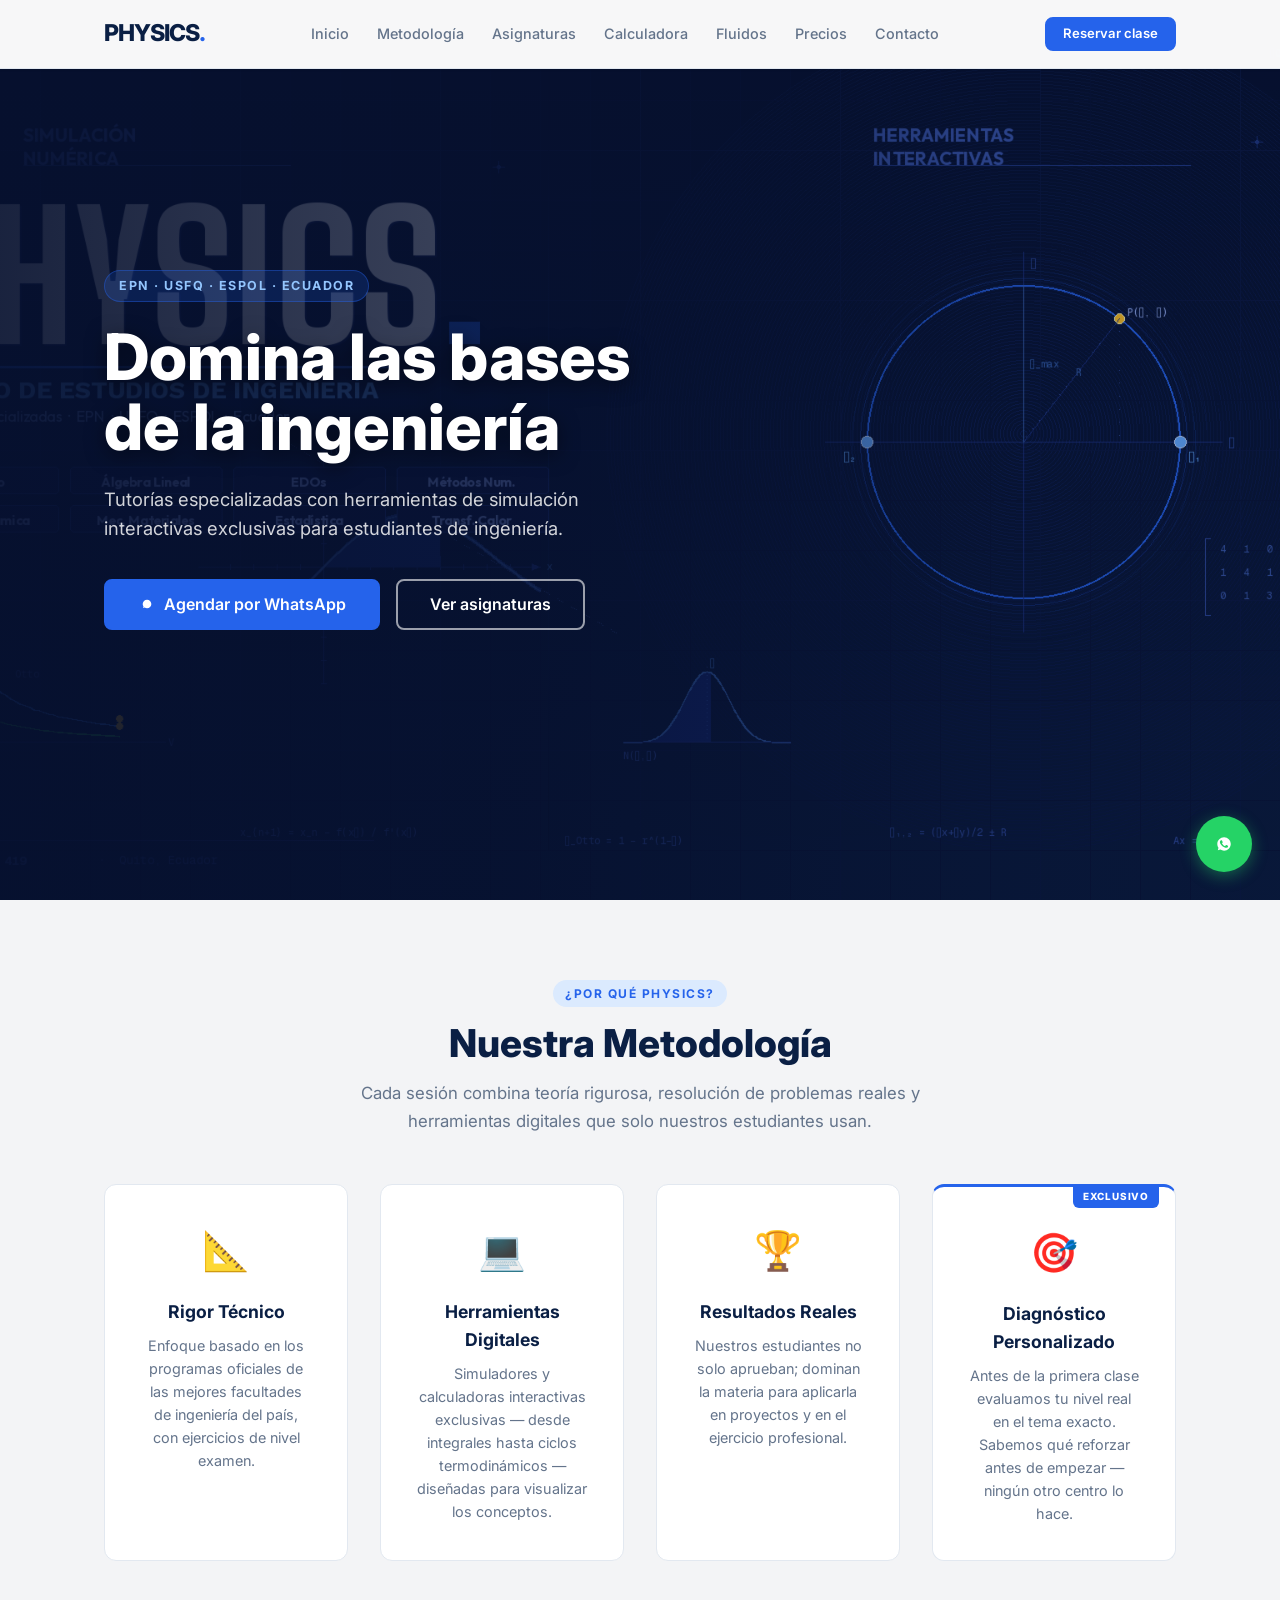
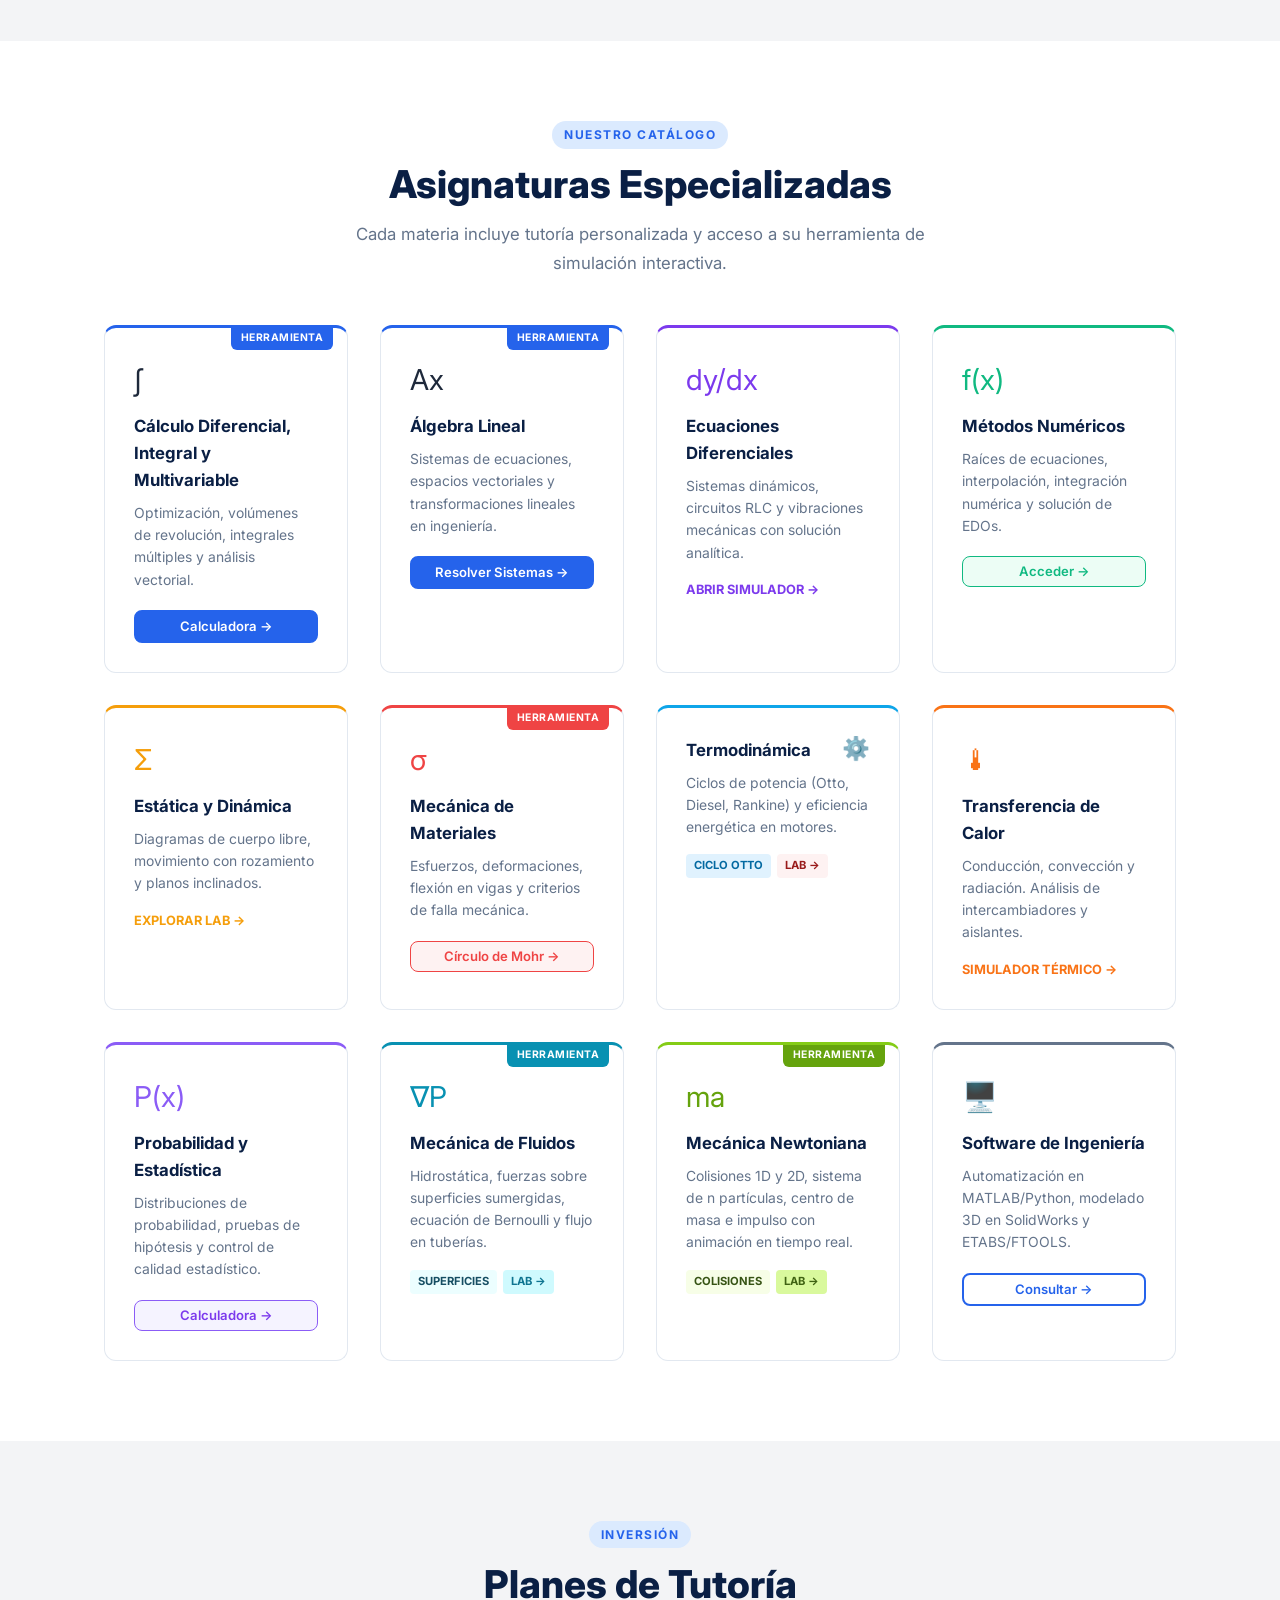
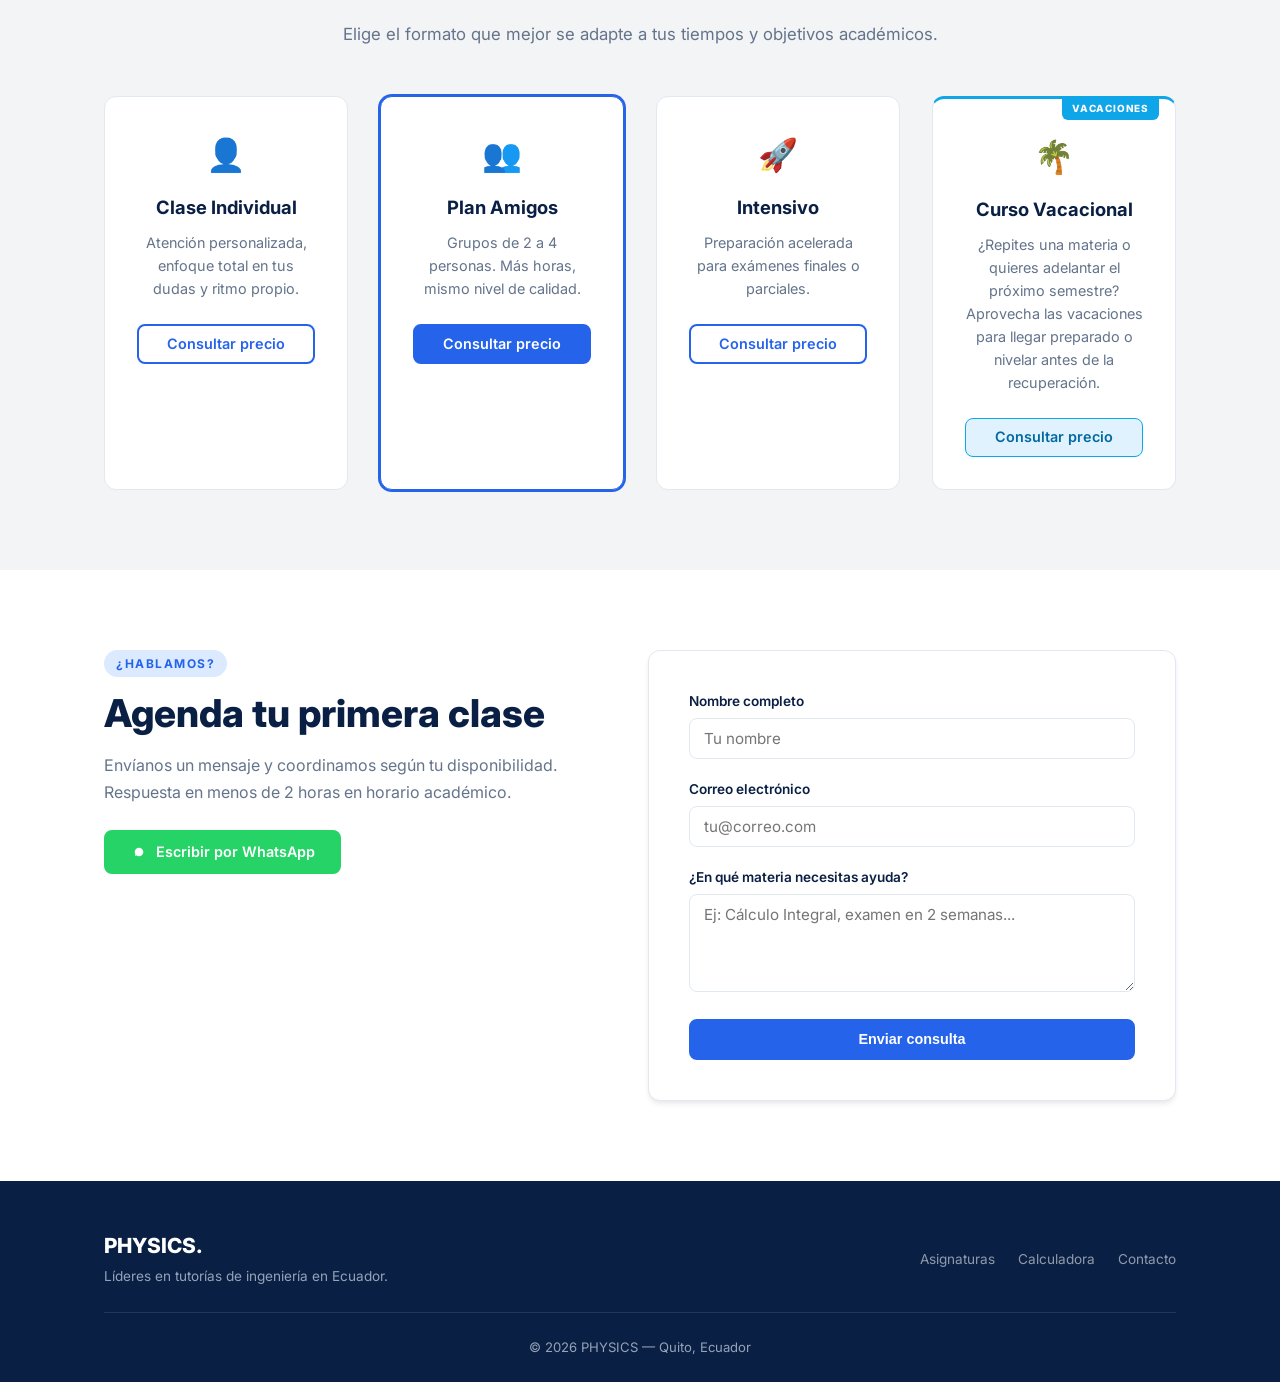
==== index.html @ e433a37c "Add files via upload" ====
<!DOCTYPE html>
<html lang="es">
<head>
  <meta charset="UTF-8">
  <meta name="viewport" content="width=device-width, initial-scale=1.0">
  <title>PHYSICS | Centro de Estudios de Ingeniería — Quito, Ecuador</title>
  <meta name="description" content="Tutorías especializadas de ingeniería para estudiantes de la EPN, USFQ y ESPOL. Cálculo, Álgebra Lineal, Termodinámica, Métodos Numéricos y más. Quito, Ecuador.">

  <!-- Favicon inline SVG -->
  <link rel="icon" href="data:image/svg+xml,<svg xmlns='http://www.w3.org/2000/svg' viewBox='0 0 100 100'><text y='.9em' font-size='90'>⚙️</text></svg>">

  <!-- Preload imagen hero crítica -->
  <link rel="preload" as="image" href="PORTADA.jpg">

  <!-- Google Fonts — una única petición para todo el sitio -->
  <link rel="preconnect" href="https://fonts.googleapis.com">
  <link rel="preconnect" href="https://fonts.gstatic.com" crossorigin>
  <link href="https://fonts.googleapis.com/css2?family=Inter:wght@400;500;600;700;800&display=swap" rel="stylesheet">

  <link rel="stylesheet" href="style.css">
</head>
<body>

  <!-- ── WHATSAPP FLOTANTE ───────────────────────────── -->
  <a href="https://wa.me/593995324419?text=Hola%20PHYSICS,%20necesito%20ayuda%20con%20una%20materia."
     class="wa-float" target="_blank" rel="noopener noreferrer" aria-label="Escribir por WhatsApp">
    <svg width="28" height="28" viewBox="0 0 24 24" fill="white" aria-hidden="true">
      <path d="M12.031 6.172c-3.181 0-5.767 2.586-5.768 5.766-.001 1.298.38 2.27 1.019 3.287l-.582 2.128 2.182-.573c.978.58 1.911.928 3.145.929 3.178 0 5.767-2.587 5.768-5.766 0-3.18-2.587-5.771-5.764-5.771zm3.392 8.244c-.144.405-.837.774-1.17.824-.299.045-.677.063-1.092-.069-.252-.08-.575-.187-.988-.365-1.739-.751-2.874-2.502-2.961-2.617-.087-.116-.708-.94-.708-1.793s.448-1.273.607-1.446c.159-.173.346-.217.462-.217s.231.001.332.005c.109.004.253-.041.397.301.145.344.491 1.201.534 1.287.043.087.072.188.014.304-.058.116-.087.188-.173.289l-.26.304c-.087.101-.177.211-.077.383.101.173.449.741.964 1.201.662.591 1.221.774 1.394.86.173.088.274.072.376-.043.101-.116.433-.506.548-.68.116-.173.231-.145.39-.087s1.011.477 1.184.564.289.13.332.202c.045.072.045.419-.1.824z"/>
    </svg>
  </a>

  <!-- ── NAVBAR UNIFICADA ────────────────────────────── -->
  <nav class="nav-physics nav-fixed" role="navigation" aria-label="Navegación principal">
    <div class="container nav-inner">
      <a href="index.html" class="nav-logo">PHYSICS<span>.</span></a>

      <button class="nav-toggle" id="navToggle" aria-expanded="false" aria-controls="navLinks" aria-label="Abrir menú">
        <span></span><span></span><span></span>
      </button>

      <ul class="nav-links" id="navLinks" role="list">
        <li><a href="#inicio">Inicio</a></li>
        <li><a href="#metodologia">Metodología</a></li>
        <li><a href="#cursos">Asignaturas</a></li>
        <li><a href="calculadora.html">Calculadora</a></li>
        <li><a href="fluidos.html">Fluidos</a></li>
        <li><a href="#precios">Precios</a></li>
        <li><a href="#contacto">Contacto</a></li>
      </ul>

      <a href="https://wa.me/593995324419" target="_blank" class="btn btn-primary btn-sm nav-cta" rel="noopener">
        Reservar clase
      </a>
    </div>
  </nav>

  <!-- ── HERO ───────────────────────────────────────── -->
  <section id="inicio" class="hero">
    <div class="container" style="width:100%;">
      <div class="hero-content" style="max-width:600px;text-align:left;">
        <div class="fade-up" style="display:inline-block;background:rgba(37,99,235,0.18);border:1px solid rgba(37,99,235,0.4);border-radius:20px;padding:5px 14px;font-size:0.78rem;font-weight:700;letter-spacing:1.5px;text-transform:uppercase;color:#93c5fd;margin-bottom:1.2rem;">
          EPN · USFQ · ESPOL · Ecuador
        </div>
        <h1 class="fade-up delay-1" style="text-align:left;">Domina las bases<br>de la ingeniería</h1>
        <p class="fade-up delay-2" style="text-align:left;">Tutorías especializadas con herramientas de simulación interactivas exclusivas para estudiantes de ingeniería.</p>
        <div class="hero-buttons fade-up delay-3" style="justify-content:flex-start;">
          <a href="https://wa.me/593995324419" target="_blank" class="btn btn-primary btn-lg" rel="noopener">
            <svg width="18" height="18" viewBox="0 0 24 24" fill="currentColor" aria-hidden="true"><path d="M12.031 6.172c-3.181 0-5.767 2.586-5.768 5.766-.001 1.298.38 2.27 1.019 3.287l-.582 2.128 2.182-.573c.978.58 1.911.928 3.145.929 3.178 0 5.767-2.587 5.768-5.766 0-3.18-2.587-5.771-5.764-5.771z"/></svg>
            Agendar por WhatsApp
          </a>
          <a href="#cursos" class="btn btn-outline-white btn-lg">Ver asignaturas</a>
        </div>
      </div>
    </div>
  </section>

  <!-- ── METODOLOGÍA ─────────────────────────────────── -->
  <section id="metodologia" class="section bg-light">
    <div class="container">
      <div class="text-center" style="margin-bottom:3rem;">
        <span class="section-tag">¿Por qué PHYSICS?</span>
        <h2 class="section-title">Nuestra Metodología</h2>
        <p class="section-subtitle">Cada sesión combina teoría rigurosa, resolución de problemas reales y herramientas digitales que solo nuestros estudiantes usan.</p>
      </div>
      <div class="grid grid-4" style="grid-template-columns:repeat(4,1fr);">
        <div class="feature-card">
          <span class="icon" aria-hidden="true">📐</span>
          <h3>Rigor Técnico</h3>
          <p>Enfoque basado en los programas oficiales de las mejores facultades de ingeniería del país, con ejercicios de nivel examen.</p>
        </div>
        <div class="feature-card">
          <span class="icon" aria-hidden="true">💻</span>
          <h3>Herramientas Digitales</h3>
          <p>Simuladores y calculadoras interactivas exclusivas — desde integrales hasta ciclos termodinámicos — diseñadas para visualizar los conceptos.</p>
        </div>
        <div class="feature-card">
          <span class="icon" aria-hidden="true">🏆</span>
          <h3>Resultados Reales</h3>
          <p>Nuestros estudiantes no solo aprueban; dominan la materia para aplicarla en proyectos y en el ejercicio profesional.</p>
        </div>
        <div class="feature-card" style="border-top:3px solid var(--electric-blue);position:relative;">
          <span style="position:absolute;top:-1px;right:16px;background:var(--electric-blue);color:#fff;font-size:0.62rem;font-weight:800;letter-spacing:.8px;text-transform:uppercase;padding:3px 10px;border-radius:0 0 6px 6px;">Exclusivo</span>
          <span class="icon" aria-hidden="true">🎯</span>
          <h3>Diagnóstico Personalizado</h3>
          <p>Antes de la primera clase evaluamos tu nivel real en el tema exacto. Sabemos qué reforzar antes de empezar — ningún otro centro lo hace.</p>
        </div>
      </div>

    </div>
  </section>

  <!-- ── ASIGNATURAS ─────────────────────────────────── -->
  <section id="cursos" class="section">
    <div class="container">
      <div class="text-center" style="margin-bottom:3rem;">
        <span class="section-tag">Nuestro catálogo</span>
        <h2 class="section-title">Asignaturas Especializadas</h2>
        <p class="section-subtitle">Cada materia incluye tutoría personalizada y acceso a su herramienta de simulación interactiva.</p>
      </div>

      <div class="grid grid-4">

        <!-- Cálculo -->
        <div class="course-card" style="border-top: 3px solid var(--electric-blue);">
          <span class="course-badge">Herramienta</span>
          <div style="font-size:1.8rem;margin-bottom:10px;">∫</div>
          <h3>Cálculo Diferencial, Integral y Multivariable</h3>
          <p>Optimización, volúmenes de revolución, integrales múltiples y análisis vectorial.</p>
          <a href="calculadora.html" class="btn btn-primary btn-sm btn-block" style="margin-top:1.2rem;">
            Calculadora →
          </a>
        </div>

        <!-- Álgebra Lineal -->
        <div class="course-card" style="border-top: 3px solid var(--electric-blue);">
          <span class="course-badge">Herramienta</span>
          <div style="font-size:1.8rem;margin-bottom:10px;">Ax</div>
          <h3>Álgebra Lineal</h3>
          <p>Sistemas de ecuaciones, espacios vectoriales y transformaciones lineales en ingeniería.</p>
          <a href="algebra-lineal.html" class="btn btn-primary btn-sm btn-block" style="margin-top:1.2rem;">
            Resolver Sistemas →
          </a>
        </div>

        <!-- EDOs -->
        <a href="ecuaciones.html" style="text-decoration:none;color:inherit;">
          <div class="course-card" style="border-top:3px solid #7c3aed; height:100%;">
            <div style="font-size:1.8rem;margin-bottom:10px;color:#7c3aed;">dy/dx</div>
            <h3>Ecuaciones Diferenciales</h3>
            <p>Sistemas dinámicos, circuitos RLC y vibraciones mecánicas con solución analítica.</p>
            <div style="margin-top:1rem;font-weight:700;color:#7c3aed;font-size:0.8rem;text-transform:uppercase;">Abrir Simulador →</div>
          </div>
        </a>

        <!-- Métodos Numéricos -->
        <div class="course-card" style="border-top:3px solid var(--success);">
          <div style="font-size:1.8rem;margin-bottom:10px;color:var(--success);">f(x)</div>
          <h3>Métodos Numéricos</h3>
          <p>Raíces de ecuaciones, interpolación, integración numérica y solución de EDOs.</p>
          <a href="metodos-numericos.html" class="btn btn-sm btn-block" style="margin-top:1.2rem;background:#ecfdf5;color:var(--success);border:1.5px solid var(--success);">
            Acceder →
          </a>
        </div>

        <!-- Estática -->
        <a href="estatica.html" style="text-decoration:none;color:inherit;">
          <div class="course-card" style="border-top:3px solid var(--warning); height:100%;">
            <div style="font-size:1.8rem;margin-bottom:10px;color:var(--warning);">Σ</div>
            <h3>Estática y Dinámica</h3>
            <p>Diagramas de cuerpo libre, movimiento con rozamiento y planos inclinados.</p>
            <div style="margin-top:1rem;font-weight:700;color:var(--warning);font-size:0.8rem;text-transform:uppercase;">Explorar Lab →</div>
          </div>
        </a>

        <!-- Mecánica de Materiales -->
        <div class="course-card" style="border-top:3px solid var(--danger);">
          <span class="course-badge" style="background:var(--danger);">Herramienta</span>
          <div style="font-size:1.8rem;margin-bottom:10px;color:var(--danger);">σ</div>
          <h3>Mecánica de Materiales</h3>
          <p>Esfuerzos, deformaciones, flexión en vigas y criterios de falla mecánica.</p>
          <a href="circulo-mohr.html" class="btn btn-sm btn-block" style="margin-top:1.2rem;background:#fef2f2;color:var(--danger);border:1.5px solid var(--danger);">
            Círculo de Mohr →
          </a>
        </div>

        <!-- Termodinámica -->
        <a href="otto.html" style="text-decoration:none;color:inherit;">
          <div class="course-card" style="border-top:3px solid #0ea5e9; height:100%;">
            <div style="display:flex;justify-content:space-between;align-items:start;">
              <h3>Termodinámica</h3>
              <span style="font-size:1.4rem;line-height:1;">⚙️</span>
            </div>
            <p>Ciclos de potencia (Otto, Diesel, Rankine) y eficiencia energética en motores.</p>
            <div style="margin-top:1rem;display:flex;gap:6px;flex-wrap:wrap;">
              <span style="background:#e0f2fe;color:#0369a1;padding:3px 8px;border-radius:4px;font-size:0.7rem;font-weight:700;">CICLO OTTO</span>
              <span style="background:#fef2f2;color:#991b1b;padding:3px 8px;border-radius:4px;font-size:0.7rem;font-weight:700;">LAB →</span>
            </div>
          </div>
        </a>

        <!-- Transferencia de Calor -->
        <a href="conduccion.html" style="text-decoration:none;color:inherit;">
          <div class="course-card" style="border-top:3px solid #f97316; height:100%;">
            <div style="font-size:1.8rem;margin-bottom:10px;color:#f97316;">🌡</div>
            <h3>Transferencia de Calor</h3>
            <p>Conducción, convección y radiación. Análisis de intercambiadores y aislantes.</p>
            <div style="margin-top:1rem;font-weight:700;color:#f97316;font-size:0.8rem;text-transform:uppercase;">Simulador Térmico →</div>
          </div>
        </a>

        <!-- Probabilidad -->
        <div class="course-card" style="border-top:3px solid #8b5cf6;">
          <div style="font-size:1.8rem;margin-bottom:10px;color:#8b5cf6;">P(x)</div>
          <h3>Probabilidad y Estadística</h3>
          <p>Distribuciones de probabilidad, pruebas de hipótesis y control de calidad estadístico.</p>
          <a href="probabilidad.html" class="btn btn-sm btn-block" style="margin-top:1.2rem;background:#f5f3ff;color:#7c3aed;border:1.5px solid #8b5cf6;">
            Calculadora →
          </a>
        </div>

        <!-- Mecánica de Fluidos -->
        <a href="fluidos.html" style="text-decoration:none;color:inherit;">
          <div class="course-card" style="border-top:3px solid #0891b2; height:100%;">
            <span class="course-badge" style="background:#0891b2;">Herramienta</span>
            <div style="font-size:1.8rem;margin-bottom:10px;color:#0891b2;">∇P</div>
            <h3>Mecánica de Fluidos</h3>
            <p>Hidrostática, fuerzas sobre superficies sumergidas, ecuación de Bernoulli y flujo en tuberías.</p>
            <div style="margin-top:1rem;display:flex;gap:6px;flex-wrap:wrap;">
              <span style="background:#ecfeff;color:#164e63;padding:3px 8px;border-radius:4px;font-size:0.7rem;font-weight:700;">SUPERFICIES</span>
              <span style="background:#cffafe;color:#0e7490;padding:3px 8px;border-radius:4px;font-size:0.7rem;font-weight:700;">LAB →</span>
            </div>
          </div>
        </a>

        <!-- Mecánica Newtoniana -->
        <a href="newtoniana.html" style="text-decoration:none;color:inherit;">
          <div class="course-card" style="border-top:3px solid #84cc16; height:100%;">
            <span class="course-badge" style="background:#65a30d;">Herramienta</span>
            <div style="font-size:1.8rem;margin-bottom:10px;color:#65a30d;">ma</div>
            <h3>Mecánica Newtoniana</h3>
            <p>Colisiones 1D y 2D, sistema de n partículas, centro de masa e impulso con animación en tiempo real.</p>
            <div style="margin-top:1rem;display:flex;gap:6px;flex-wrap:wrap;">
              <span style="background:#f7fee7;color:#365314;padding:3px 8px;border-radius:4px;font-size:0.7rem;font-weight:700;">COLISIONES</span>
              <span style="background:#d9f99d;color:#3f6212;padding:3px 8px;border-radius:4px;font-size:0.7rem;font-weight:700;">LAB →</span>
            </div>
          </div>
        </a>

        <!-- Software -->
        <div class="course-card" style="border-top:3px solid var(--text-muted);">
          <div style="font-size:1.8rem;margin-bottom:10px;">🖥️</div>
          <h3>Software de Ingeniería</h3>
          <p>Automatización en MATLAB/Python, modelado 3D en SolidWorks y ETABS/FTOOLS.</p>
          <a href="https://wa.me/593995324419?text=Hola,%20quisiera%20info%20sobre%20clases%20de%20software%20de%20ingeniería." target="_blank" class="btn btn-outline btn-sm btn-block" style="margin-top:1.2rem;" rel="noopener">
            Consultar →
          </a>
        </div>

      </div>
    </div>
  </section>

  <!-- ── PRECIOS ─────────────────────────────────────── -->
  <section id="precios" class="section bg-light">
    <div class="container">
      <div class="text-center" style="margin-bottom:3rem;">
        <span class="section-tag">Inversión</span>
        <h2 class="section-title">Planes de Tutoría</h2>
        <p class="section-subtitle">Elige el formato que mejor se adapte a tus tiempos y objetivos académicos.</p>
      </div>
      <div class="grid grid-4">
        <div class="pricing-card">
          <div style="font-size:2rem;margin-bottom:.8rem;">👤</div>
          <h3>Clase Individual</h3>
          <p>Atención personalizada, enfoque total en tus dudas y ritmo propio.</p>
          <a href="https://wa.me/593995324419?text=Hola,%20quisiera%20consultar%20el%20precio%20de%20una%20clase%20individual."
             class="btn btn-outline btn-block" target="_blank" rel="noopener">Consultar precio</a>
        </div>
        <div class="pricing-card featured">
          <div style="font-size:2rem;margin-bottom:.8rem;">👥</div>
          <h3>Plan Amigos</h3>
          <p>Grupos de 2 a 4 personas. Más horas, mismo nivel de calidad.</p>
          <a href="https://wa.me/593995324419?text=Hola,%20quisiera%20consultar%20precios%20para%20un%20grupo."
             class="btn btn-primary btn-block" target="_blank" rel="noopener">Consultar precio</a>
        </div>
        <div class="pricing-card">
          <div style="font-size:2rem;margin-bottom:.8rem;">🚀</div>
          <h3>Intensivo</h3>
          <p>Preparación acelerada para exámenes finales o parciales.</p>
          <a href="https://wa.me/593995324419?text=Hola,%20necesito%20un%20curso%20intensivo%20para%20un%20examen."
             class="btn btn-outline btn-block" target="_blank" rel="noopener">Consultar precio</a>
        </div>
        <div class="pricing-card" style="border-top:3px solid #0ea5e9;position:relative;">
          <span style="position:absolute;top:-1px;right:16px;background:#0ea5e9;color:#fff;font-size:0.62rem;font-weight:800;letter-spacing:.8px;text-transform:uppercase;padding:3px 10px;border-radius:0 0 6px 6px;">Vacaciones</span>
          <div style="font-size:2rem;margin-bottom:.8rem;">🌴</div>
          <h3>Curso Vacacional</h3>
          <p>¿Repites una materia o quieres adelantar el próximo semestre? Aprovecha las vacaciones para llegar preparado o nivelar antes de la recuperación.</p>
          <a href="https://wa.me/593995324419?text=Hola,%20me%20interesa%20el%20curso%20vacacional%20para%20nivelarme%20antes%20del%20nuevo%20semestre."
             class="btn btn-block" style="background:#e0f2fe;color:#0369a1;border:1.5px solid #0ea5e9;" target="_blank" rel="noopener">Consultar precio</a>
        </div>
      </div>
    </div>
  </section>

  <!-- ── CONTACTO ────────────────────────────────────── -->
  <section id="contacto" class="section">
    <div class="container contact-grid">
      <div>
        <span class="section-tag">¿Hablamos?</span>
        <h2 class="section-title" style="text-align:left;margin-bottom:1rem;">Agenda tu primera clase</h2>
        <p style="color:var(--text-muted);margin-bottom:1.5rem;line-height:1.7;">Envíanos un mensaje y coordinamos según tu disponibilidad. Respuesta en menos de 2 horas en horario académico.</p>
        <a href="https://wa.me/593995324419" target="_blank" class="btn btn-whatsapp" rel="noopener">
          <svg width="18" height="18" viewBox="0 0 24 24" fill="currentColor" aria-hidden="true"><path d="M12.031 6.172c-3.181 0-5.767 2.586-5.768 5.766-.001 1.298.38 2.27 1.019 3.287l-.582 2.128 2.182-.573c.978.58 1.911.928 3.145.929 3.178 0 5.767-2.587 5.768-5.766 0-3.18-2.587-5.771-5.764-5.771z"/></svg>
          Escribir por WhatsApp
        </a>
      </div>

      <form class="contact-form" action="https://formspree.io/f/mvzwovbo" method="POST" novalidate>
        <div class="form-field">
          <label for="contact-name">Nombre completo</label>
          <input type="text" id="contact-name" name="name" placeholder="Tu nombre" required autocomplete="name">
        </div>
        <div class="form-field">
          <label for="contact-email">Correo electrónico</label>
          <input type="email" id="contact-email" name="email" placeholder="tu@correo.com" required autocomplete="email">
        </div>
        <div class="form-field">
          <label for="contact-msg">¿En qué materia necesitas ayuda?</label>
          <textarea id="contact-msg" name="message" rows="4" placeholder="Ej: Cálculo Integral, examen en 2 semanas..." required></textarea>
        </div>
        <!-- Honeypot anti-spam -->
        <input type="text" name="_gotcha" style="display:none" tabindex="-1" autocomplete="off">
        <button type="submit" class="btn btn-primary btn-block">Enviar consulta</button>
      </form>
    </div>
  </section>

  <!-- ── FOOTER ──────────────────────────────────────── -->
  <footer class="footer" role="contentinfo">
    <div class="container">
      <div class="footer-inner">
        <div class="footer-brand">
          <h2>PHYSICS.</h2>
          <p>Líderes en tutorías de ingeniería en Ecuador.</p>
        </div>
        <nav aria-label="Footer">
          <a href="#cursos" style="color:rgba(255,255,255,0.55);text-decoration:none;margin-right:1.2rem;font-size:0.85rem;">Asignaturas</a>
          <a href="calculadora.html" style="color:rgba(255,255,255,0.55);text-decoration:none;margin-right:1.2rem;font-size:0.85rem;">Calculadora</a>
          <a href="#contacto" style="color:rgba(255,255,255,0.55);text-decoration:none;font-size:0.85rem;">Contacto</a>
        </nav>
      </div>
      <p class="footer-copy">© 2026 PHYSICS — Quito, Ecuador</p>
    </div>
  </footer>

  <script>
    // Hamburguesa móvil
    const toggle = document.getElementById('navToggle');
    const links  = document.getElementById('navLinks');
    toggle.addEventListener('click', () => {
      const open = links.classList.toggle('open');
      toggle.setAttribute('aria-expanded', open);
    });
    // Cerrar al hacer clic en un enlace
    links.querySelectorAll('a').forEach(a => {
      a.addEventListener('click', () => {
        links.classList.remove('open');
        toggle.setAttribute('aria-expanded', 'false');
      });
    });
  </script>
</body>
</html>
---- style.css ----
/* ============================================================
   PHYSICS — style.css v2.0
   CSS Global Unificado para todas las páginas del sitio.
   REGLA: No redefinir .nav-physics ni variables globales
          en los <style> locales de cada herramienta.
   ============================================================ */

/* ── VARIABLES ─────────────────────────────────────────────── */
:root {
  --dark-blue:     #0A1F44;
  --electric-blue: #2563EB;
  --blue-light:    #EFF6FF;
  --blue-mid:      #DBEAFE;
  --white:         #FFFFFF;
  --light-gray:    #F3F4F6;
  --bg:            #F8FAFC;
  --border:        #E2E8F0;
  --text-main:     #1E293B;
  --text-muted:    #64748B;
  --whatsapp:      #25D366;
  --success:       #10B981;
  --warning:       #F59E0B;
  --danger:        #EF4444;
  --shadow-sm:     0 1px 3px rgba(0,0,0,0.06), 0 1px 2px rgba(0,0,0,0.04);
  --shadow-md:     0 4px 6px -1px rgba(0,0,0,0.07), 0 2px 4px -1px rgba(0,0,0,0.04);
  --shadow-lg:     0 10px 25px rgba(0,0,0,0.08);
  --radius:        12px;
  --transition:    all 0.25s cubic-bezier(0.4,0,0.2,1);
}

/* ── RESET ──────────────────────────────────────────────────── */
*, *::before, *::after { margin: 0; padding: 0; box-sizing: border-box; }
html { scroll-behavior: smooth; font-size: 16px; }
body {
  font-family: 'Inter', sans-serif;
  color: var(--text-main);
  background: var(--white);
  line-height: 1.6;
  -webkit-font-smoothing: antialiased;
}
img { display: block; max-width: 100%; }
a { color: inherit; }

/* ── LAYOUT ─────────────────────────────────────────────────── */
.container     { max-width: 1120px; margin: 0 auto; padding: 0 24px; }
.section       { padding: 5rem 0; }
.bg-light      { background: var(--light-gray); }
.bg-dark       { background: var(--dark-blue); }
.grid          { display: grid; gap: 2rem; }
.grid-2        { grid-template-columns: repeat(auto-fit, minmax(280px, 1fr)); }
.grid-3        { grid-template-columns: repeat(auto-fit, minmax(300px, 1fr)); }
.grid-4        { grid-template-columns: repeat(auto-fit, minmax(220px, 1fr)); }
.text-center   { text-align: center; }

/* ── NAVBAR UNIFICADA (.nav-physics) ────────────────────────── */
/* Este componente es IDÉNTICO en index.html y todas las herramientas */
.nav-physics {
  background: rgba(255,255,255,0.97);
  backdrop-filter: blur(8px);
  -webkit-backdrop-filter: blur(8px);
  position: sticky;          /* FIXED en index, STICKY en subpáginas */
  top: 0;
  width: 100%;
  z-index: 1000;
  border-bottom: 1px solid var(--border);
  box-shadow: var(--shadow-sm);
}
.nav-physics.nav-fixed { position: fixed; }   /* Añadir en index.html */

.nav-inner {
  display: flex;
  justify-content: space-between;
  align-items: center;
  height: 68px;
  gap: 1rem;
}

.nav-logo {
  font-weight: 800;
  font-size: 1.45rem;
  color: var(--dark-blue);
  text-decoration: none;
  letter-spacing: -1px;
  flex-shrink: 0;
}
.nav-logo span { color: var(--electric-blue); }

.nav-links {
  display: flex;
  align-items: center;
  gap: 4px;
  list-style: none;
}
.nav-links a {
  text-decoration: none;
  color: var(--text-muted);
  font-weight: 500;
  font-size: 0.9rem;
  padding: 6px 12px;
  border-radius: 6px;
  transition: var(--transition);
}
.nav-links a:hover,
.nav-links a.nav-active {
  color: var(--electric-blue);
  background: var(--blue-light);
}

.nav-cta { flex-shrink: 0; }

/* Hamburguesa móvil */
.nav-toggle {
  display: none;
  flex-direction: column;
  gap: 5px;
  background: none;
  border: none;
  cursor: pointer;
  padding: 8px;
}
.nav-toggle span {
  display: block;
  width: 22px;
  height: 2px;
  background: var(--dark-blue);
  border-radius: 2px;
  transition: var(--transition);
}

/* ── BOTONES ─────────────────────────────────────────────────── */
.btn {
  display: inline-flex;
  align-items: center;
  justify-content: center;
  gap: 8px;
  padding: 0.7rem 1.5rem;
  border-radius: 8px;
  font-weight: 600;
  font-size: 0.9rem;
  text-decoration: none;
  border: 2px solid transparent;
  cursor: pointer;
  transition: var(--transition);
  line-height: 1;
  white-space: nowrap;
}
.btn-sm  { padding: 0.5rem 1rem; font-size: 0.82rem; }
.btn-lg  { padding: 0.9rem 2rem; font-size: 1rem; }
.btn-block { width: 100%; }

.btn-primary {
  background: var(--electric-blue);
  color: var(--white);
  border-color: var(--electric-blue);
}
.btn-primary:hover {
  background: #1d4ed8;
  border-color: #1d4ed8;
  transform: translateY(-1px);
  box-shadow: 0 6px 20px rgba(37,99,235,0.28);
}

.btn-outline {
  background: transparent;
  color: var(--electric-blue);
  border-color: var(--electric-blue);
}
.btn-outline:hover {
  background: var(--blue-light);
}

.btn-outline-white {
  background: transparent;
  color: var(--white);
  border-color: rgba(255,255,255,0.6);
}
.btn-outline-white:hover {
  background: rgba(255,255,255,0.12);
  border-color: var(--white);
}

.btn-whatsapp {
  background: var(--whatsapp);
  color: var(--white);
  border-color: var(--whatsapp);
}
.btn-whatsapp:hover { background: #128C7E; border-color: #128C7E; }

/* ── HERO (index.html) ───────────────────────────────────────── */
.hero {
  /* Overlay suave que respeta los colores de la portada técnica */
  background-image:
    linear-gradient(
      to right,
      rgba(6,16,46,0.92) 0%,
      rgba(6,16,46,0.78) 40%,
      rgba(6,16,46,0.35) 75%,
      rgba(6,16,46,0.15) 100%
    ),
    url('PORTADA.jpg');
  background-size: cover;
  background-position: center center;
  min-height: 100vh;
  display: flex;
  align-items: center;
  justify-content: flex-start;   /* texto anclado a la izquierda */
  padding: 0 24px;
  color: var(--white);
}
/* FIX: iOS Safari no soporta background-attachment:fixed */
@media (min-width: 769px) {
  .hero { background-attachment: fixed; }
}

.hero-content { max-width: 860px; }
.hero h1 {
  font-size: clamp(2.4rem, 5vw, 4rem);
  font-weight: 800;
  line-height: 1.1;
  margin-bottom: 1.4rem;
  text-shadow: 0 4px 20px rgba(0,0,0,0.5);
}
.hero p {
  font-size: 1.15rem;
  margin-bottom: 2.2rem;
  color: rgba(255,255,255,0.82);
  max-width: 520px;
}
.hero-buttons { display: flex; gap: 1rem; flex-wrap: wrap; }

/* Responsive hero: centrar en móvil */
@media (max-width: 768px) {
  .hero { justify-content: center; }
  .hero .hero-content { text-align: center !important; }
  .hero h1, .hero p { text-align: center !important; }
  .hero-buttons { justify-content: center !important; }
}

/* ── SECCIONES ───────────────────────────────────────────────── */
.section-tag {
  display: inline-block;
  background: var(--blue-mid);
  color: var(--electric-blue);
  font-size: 0.75rem;
  font-weight: 700;
  letter-spacing: 1.5px;
  text-transform: uppercase;
  padding: 4px 12px;
  border-radius: 20px;
  margin-bottom: 0.8rem;
}
.section-title {
  font-size: clamp(1.8rem, 3.5vw, 2.4rem);
  color: var(--dark-blue);
  font-weight: 800;
  line-height: 1.2;
  margin-bottom: 0.8rem;
  text-align: center;
}
.section-subtitle {
  text-align: center;
  max-width: 640px;
  margin: 0 auto 3rem;
  color: var(--text-muted);
  font-size: 1.05rem;
  line-height: 1.7;
}

/* ── CARDS ───────────────────────────────────────────────────── */
.card {
  background: var(--white);
  border: 1px solid var(--border);
  border-radius: var(--radius);
  box-shadow: var(--shadow-sm);
}

.feature-card {
  background: var(--white);
  padding: 2.2rem;
  border-radius: var(--radius);
  border: 1px solid var(--border);
  transition: var(--transition);
  text-align: center;
}
.feature-card:hover {
  border-color: var(--electric-blue);
  transform: translateY(-4px);
  box-shadow: var(--shadow-lg);
}
.feature-card .icon { font-size: 2.4rem; margin-bottom: 1rem; display: block; }
.feature-card h3 { color: var(--dark-blue); font-size: 1.1rem; margin-bottom: 0.5rem; }
.feature-card p  { font-size: 0.9rem; color: var(--text-muted); line-height: 1.6; }

/* Course cards */
.course-card {
  background: var(--white);
  padding: 1.8rem;
  border-radius: var(--radius);
  border: 1px solid var(--border);
  transition: var(--transition);
  position: relative;
  overflow: hidden;
}
.course-card:hover {
  border-color: var(--electric-blue);
  transform: translateY(-3px);
  box-shadow: var(--shadow-lg);
}
.course-card h3 { color: var(--dark-blue); margin-bottom: 0.5rem; font-size: 1.05rem; }
.course-card p  { font-size: 0.87rem; color: var(--text-muted); line-height: 1.6; }
.course-badge {
  position: absolute; top: -1px; right: 14px;
  background: var(--electric-blue); color: var(--white);
  font-size: 0.65rem; font-weight: 700;
  padding: 3px 10px; border-radius: 0 0 6px 6px;
  letter-spacing: 0.5px; text-transform: uppercase;
}

/* Pricing cards */
.pricing-card {
  background: var(--white);
  padding: 2rem;
  border-radius: var(--radius);
  border: 1px solid var(--border);
  text-align: center;
  transition: var(--transition);
}
.pricing-card.featured {
  border-color: var(--electric-blue);
  box-shadow: 0 0 0 2px var(--electric-blue);
}
.pricing-card h3 { color: var(--dark-blue); font-size: 1.15rem; margin-bottom: 0.5rem; }
.pricing-card p  { color: var(--text-muted); font-size: 0.9rem; margin-bottom: 1.5rem; }

/* ── TOOL HEADER (subpáginas de herramientas) ────────────────── */
/* Este header reemplaza el hero en las páginas de herramientas */
.tool-hero {
  background: linear-gradient(135deg, var(--dark-blue) 0%, #1e3a6e 100%);
  padding: 3rem 0 2.5rem;
  text-align: center;
  color: var(--white);
  border-bottom: 3px solid var(--electric-blue);
}
.tool-hero .breadcrumb {
  display: flex;
  justify-content: center;
  align-items: center;
  gap: 8px;
  font-size: 0.82rem;
  color: rgba(255,255,255,0.55);
  margin-bottom: 0.8rem;
}
.tool-hero .breadcrumb a {
  color: rgba(255,255,255,0.7);
  text-decoration: none;
  transition: var(--transition);
}
.tool-hero .breadcrumb a:hover { color: var(--white); }
.tool-hero h1 {
  font-size: clamp(1.6rem, 4vw, 2.4rem);
  font-weight: 800;
  margin-bottom: 0.6rem;
  line-height: 1.2;
}
.tool-hero h1 span { color: #60a5fa; }
.tool-hero p {
  color: rgba(255,255,255,0.72);
  font-size: 0.97rem;
  max-width: 580px;
  margin: 0 auto;
}

/* ── TOOL LAYOUT (sidebar + contenido) ──────────────────────── */
.tool-layout {
  display: grid;
  grid-template-columns: 320px 1fr;
  gap: 24px;
  padding: 28px 0;
}
.tool-sidebar .card { padding: 20px; margin-bottom: 20px; }
.tool-content .card { padding: 20px; margin-bottom: 20px; }

/* Controles internos de las herramientas */
.input-group { margin-bottom: 14px; }
.input-group label {
  display: block;
  font-size: 0.78rem;
  font-weight: 700;
  color: var(--text-muted);
  text-transform: uppercase;
  letter-spacing: 0.5px;
  margin-bottom: 5px;
}
.input-group input,
.input-group select,
.input-group textarea {
  width: 100%;
  padding: 9px 12px;
  border: 1px solid var(--border);
  border-radius: 8px;
  font-family: 'Inter', sans-serif;
  font-size: 0.9rem;
  color: var(--text-main);
  background: var(--white);
  transition: var(--transition);
  box-sizing: border-box;
}
.input-group input:focus,
.input-group select:focus {
  outline: none;
  border-color: var(--electric-blue);
  box-shadow: 0 0 0 3px rgba(37,99,235,0.1);
}
.input-group input[type="range"] {
  padding: 0;
  border: none;
  accent-color: var(--electric-blue);
  cursor: pointer;
  box-shadow: none;
}

/* Resultado badge */
.result-badge {
  background: var(--blue-light);
  border: 1px solid var(--blue-mid);
  border-radius: 8px;
  padding: 14px;
  text-align: center;
  margin-top: 16px;
}
.result-badge .result-label {
  font-size: 0.75rem;
  font-weight: 700;
  text-transform: uppercase;
  color: var(--text-muted);
  letter-spacing: 0.5px;
  display: block;
  margin-bottom: 4px;
}
.result-badge .result-val {
  font-size: 1.6rem;
  font-weight: 800;
  color: var(--electric-blue);
  display: block;
  font-variant-numeric: tabular-nums;
}

/* Tabs de herramientas */
.tool-tabs {
  display: flex;
  gap: 8px;
  margin-bottom: 20px;
  flex-wrap: wrap;
}
.tab-btn {
  padding: 9px 20px;
  border: 1.5px solid var(--border);
  background: var(--white);
  border-radius: 8px;
  cursor: pointer;
  font-weight: 600;
  font-size: 0.85rem;
  color: var(--text-muted);
  transition: var(--transition);
  font-family: 'Inter', sans-serif;
}
.tab-btn:hover { border-color: var(--electric-blue); color: var(--electric-blue); }
.tab-btn.active {
  background: var(--electric-blue);
  border-color: var(--electric-blue);
  color: var(--white);
  box-shadow: 0 4px 12px rgba(37,99,235,0.2);
}

/* Canvas contenedores */
.canvas-wrap {
  position: relative;
  background: var(--white);
  border-radius: 8px;
  overflow: hidden;
}
.canvas-wrap canvas { display: block; width: 100%; }

/* Tablas de resultados */
.data-table { width: 100%; border-collapse: collapse; font-size: 0.83rem; }
.data-table th,
.data-table td { padding: 9px 12px; border-bottom: 1px solid var(--border); text-align: center; }
.data-table th { background: var(--bg); font-weight: 700; color: var(--text-muted); font-size: 0.75rem; text-transform: uppercase; }
.data-table td { font-variant-numeric: tabular-nums; }
.data-table tbody tr:hover { background: var(--bg); }

/* ── FORMULARIO DE CONTACTO ──────────────────────────────────── */
.contact-grid {
  display: grid;
  grid-template-columns: 1fr 1.1fr;
  gap: 4rem;
  align-items: start;
}
.contact-form {
  background: var(--white);
  padding: 2.5rem;
  border-radius: var(--radius);
  box-shadow: var(--shadow-md);
  border: 1px solid var(--border);
}
.form-field { margin-bottom: 1.2rem; }
.form-field label {
  display: block;
  font-weight: 600;
  font-size: 0.85rem;
  margin-bottom: 6px;
  color: var(--dark-blue);
}
.form-field input,
.form-field textarea {
  width: 100%;
  padding: 10px 14px;
  border: 1.5px solid var(--border);
  border-radius: 8px;
  font-family: inherit;
  font-size: 0.95rem;
  transition: var(--transition);
  box-sizing: border-box;
  background: var(--white);
}
.form-field input:focus,
.form-field textarea:focus {
  outline: none;
  border-color: var(--electric-blue);
  box-shadow: 0 0 0 3px rgba(37,99,235,0.1);
}
.form-field textarea { resize: vertical; }

/* ── FOOTER ──────────────────────────────────────────────────── */
.footer { background: var(--dark-blue); color: #94a3b8; padding: 3rem 0 1.5rem; }
.footer-inner {
  display: flex;
  justify-content: space-between;
  align-items: center;
  padding-bottom: 1.5rem;
  margin-bottom: 1.5rem;
  border-bottom: 1px solid rgba(255,255,255,0.1);
  gap: 1rem;
  flex-wrap: wrap;
}
.footer-brand h2 { color: var(--white); font-size: 1.3rem; font-weight: 800; }
.footer-brand p  { font-size: 0.85rem; margin-top: 4px; }
.footer-copy { font-size: 0.82rem; text-align: center; }

/* Footer compacto para subpáginas de herramientas */
.footer-mini {
  background: var(--dark-blue);
  color: rgba(255,255,255,0.45);
  text-align: center;
  padding: 1.2rem;
  font-size: 0.8rem;
  margin-top: auto;
}
.footer-mini a {
  color: rgba(255,255,255,0.6);
  text-decoration: none;
}
.footer-mini a:hover { color: var(--white); }

/* ── WHATSAPP FLOAT ──────────────────────────────────────────── */
.wa-float {
  position: fixed;
  width: 56px; height: 56px;
  bottom: 28px; right: 28px;
  background: var(--whatsapp);
  border-radius: 50%;
  display: flex; align-items: center; justify-content: center;
  z-index: 9000;
  box-shadow: 0 4px 16px rgba(37,211,102,0.4);
  transition: var(--transition);
  text-decoration: none;
}
.wa-float:hover { transform: scale(1.1); box-shadow: 0 6px 24px rgba(37,211,102,0.5); }

/* ── ANIMACIONES ─────────────────────────────────────────────── */
@keyframes fadeUp {
  from { opacity: 0; transform: translateY(24px); }
  to   { opacity: 1; transform: translateY(0); }
}
.fade-up          { animation: fadeUp 0.7s ease forwards; }
.fade-up.delay-1  { animation-delay: 0.15s; opacity: 0; }
.fade-up.delay-2  { animation-delay: 0.3s;  opacity: 0; }
.fade-up.delay-3  { animation-delay: 0.45s; opacity: 0; }

/* ── RESPONSIVE ──────────────────────────────────────────────── */
@media (max-width: 960px) {
  .tool-layout { grid-template-columns: 1fr; }
  .contact-grid { grid-template-columns: 1fr; gap: 2rem; }
}

@media (max-width: 768px) {
  .nav-links { display: none; flex-direction: column; position: absolute; top: 68px; left: 0; right: 0; background: var(--white); border-bottom: 1px solid var(--border); padding: 1rem; gap: 4px; box-shadow: var(--shadow-md); }
  .nav-links.open { display: flex; }
  .nav-toggle { display: flex; }
  .nav-cta { display: none; }
  .hero h1  { font-size: 2.2rem; }
  .section  { padding: 3.5rem 0; }
}

@media (max-width: 520px) {
  .container { padding: 0 16px; }
  .tool-tabs { gap: 6px; }
  .tab-btn   { padding: 7px 14px; font-size: 0.8rem; }
}
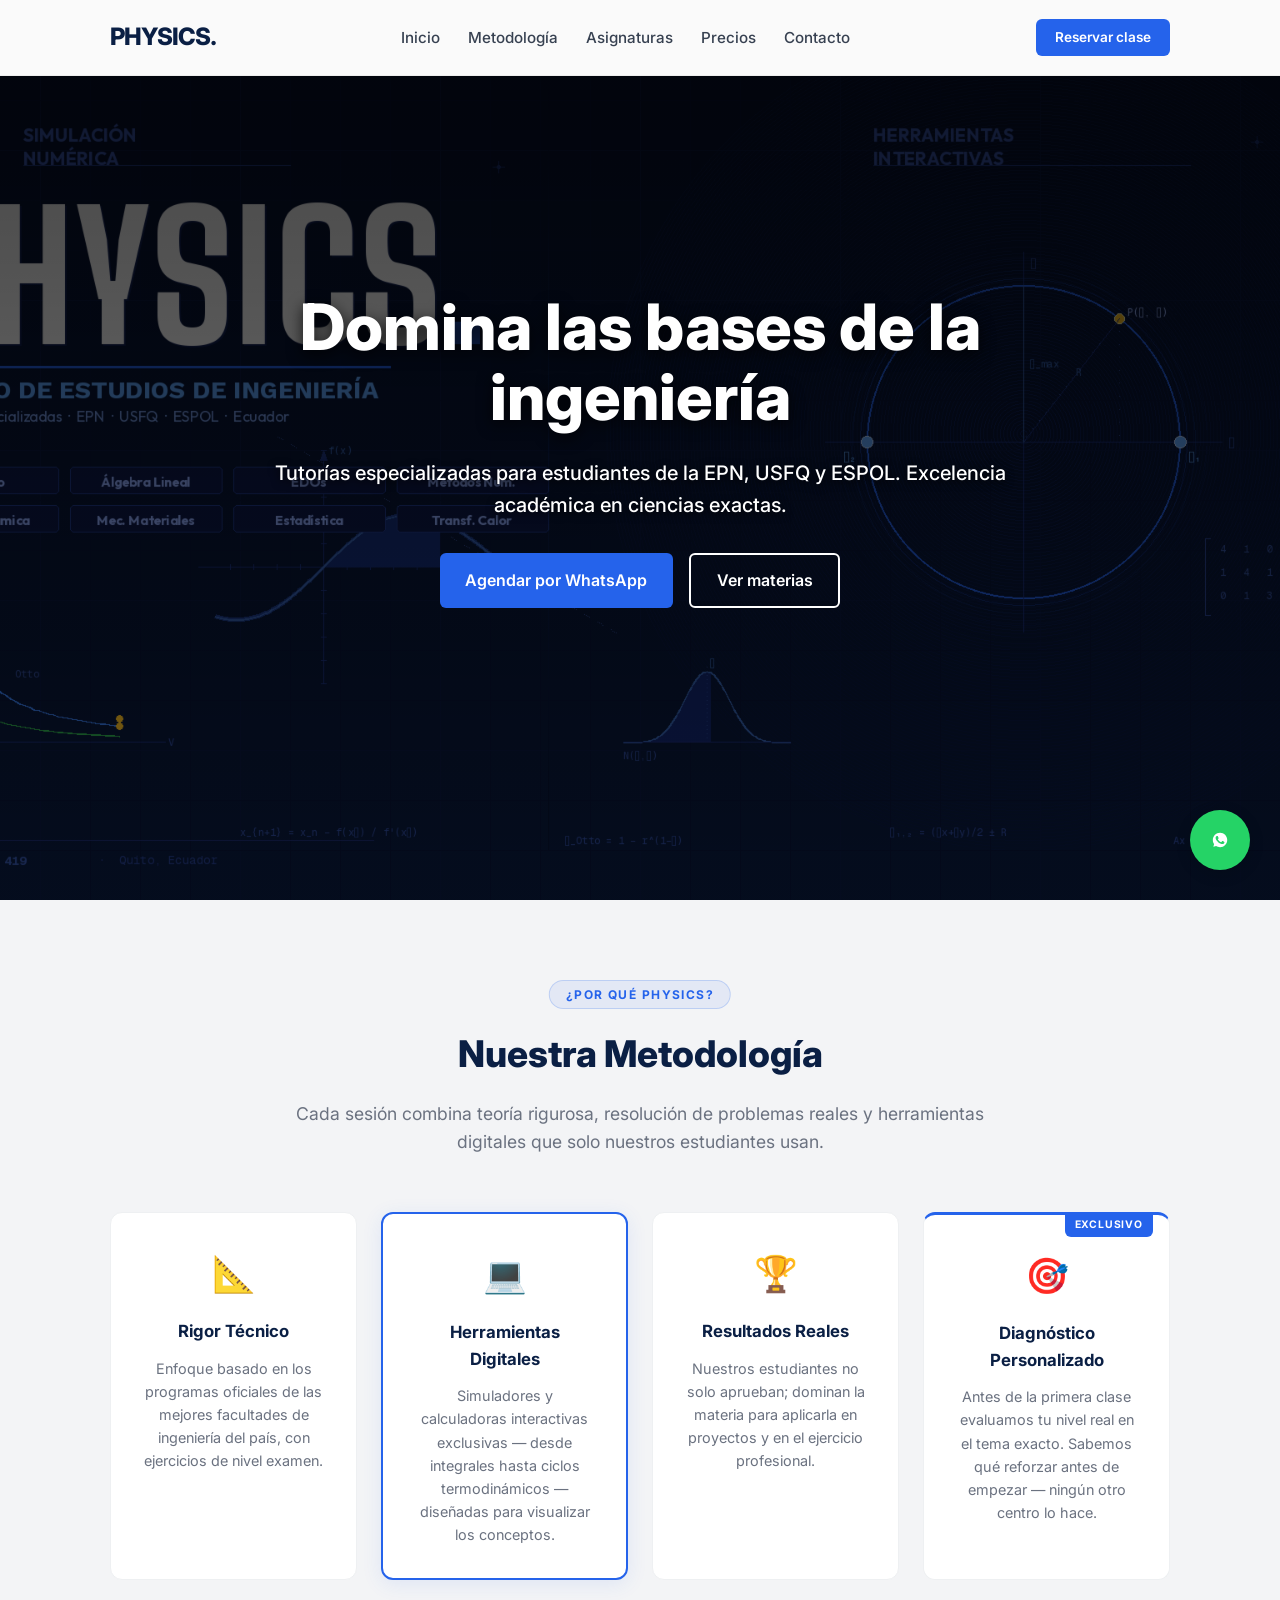
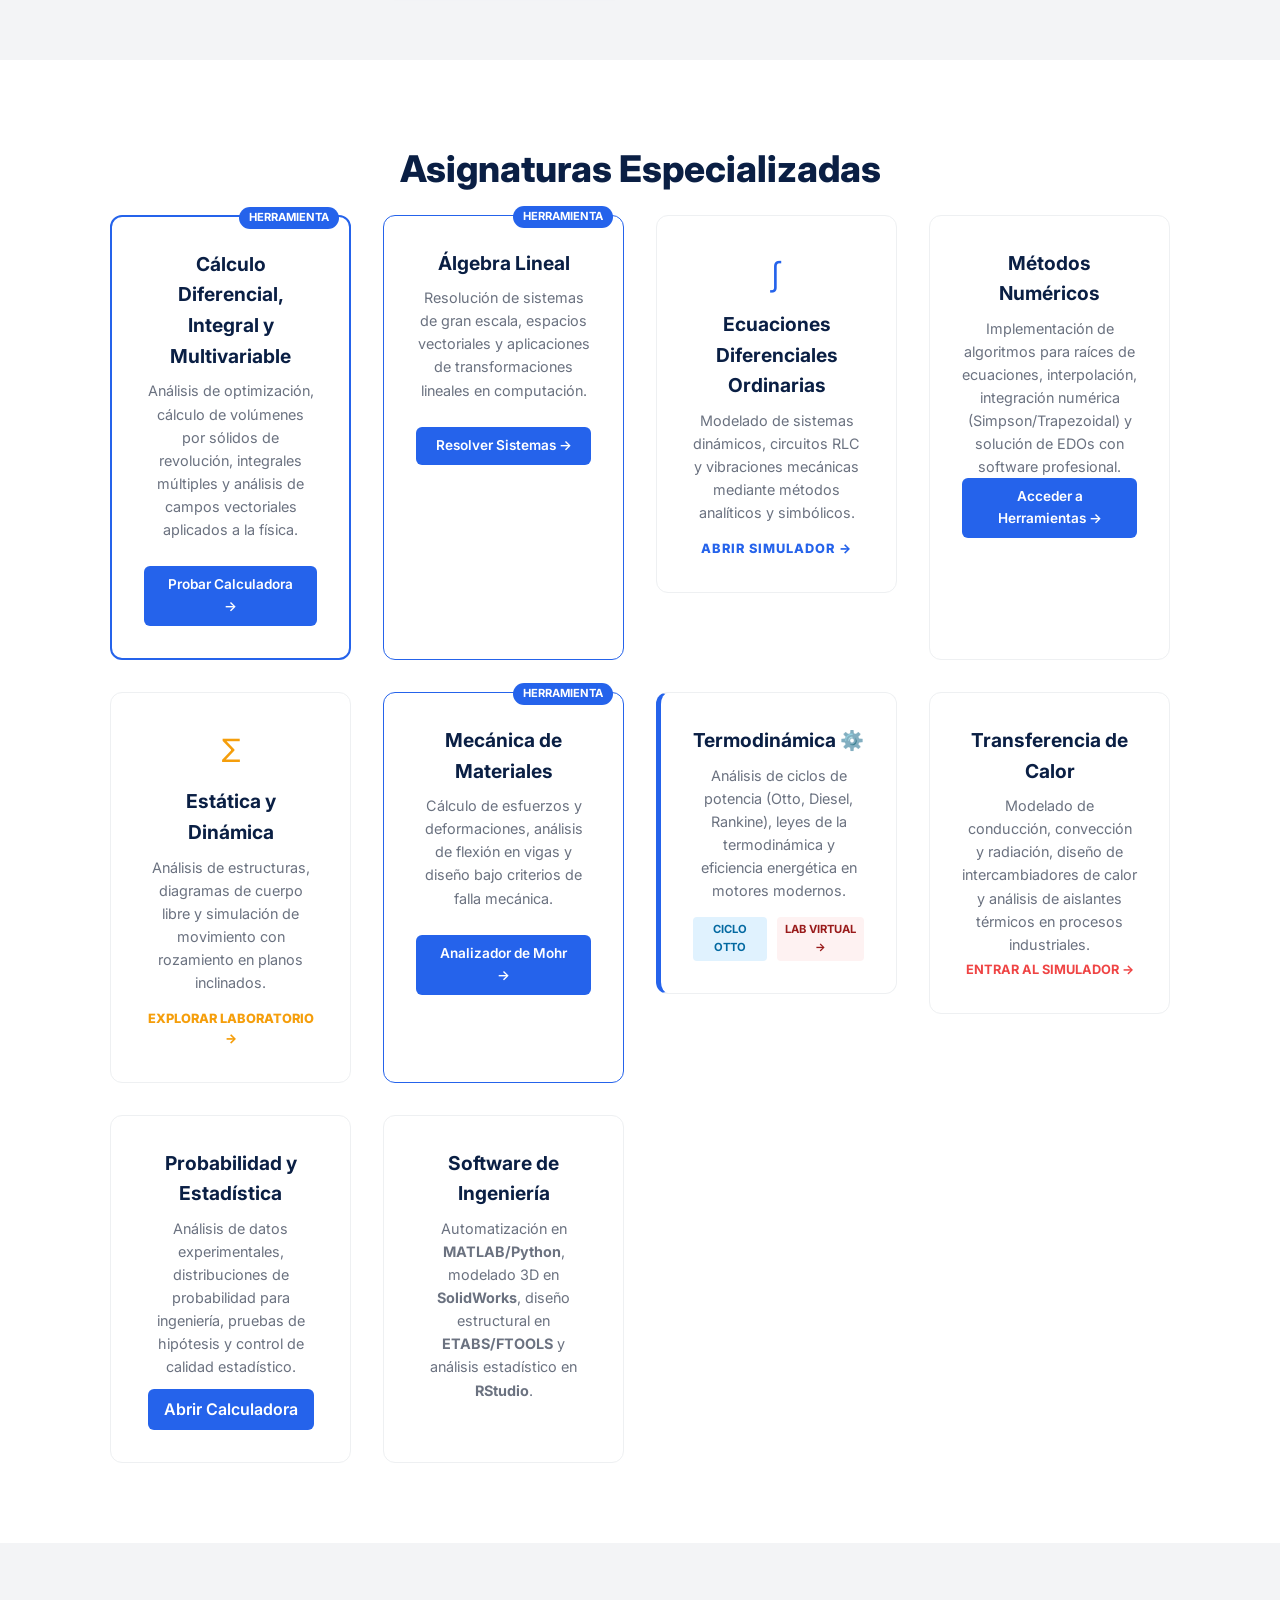
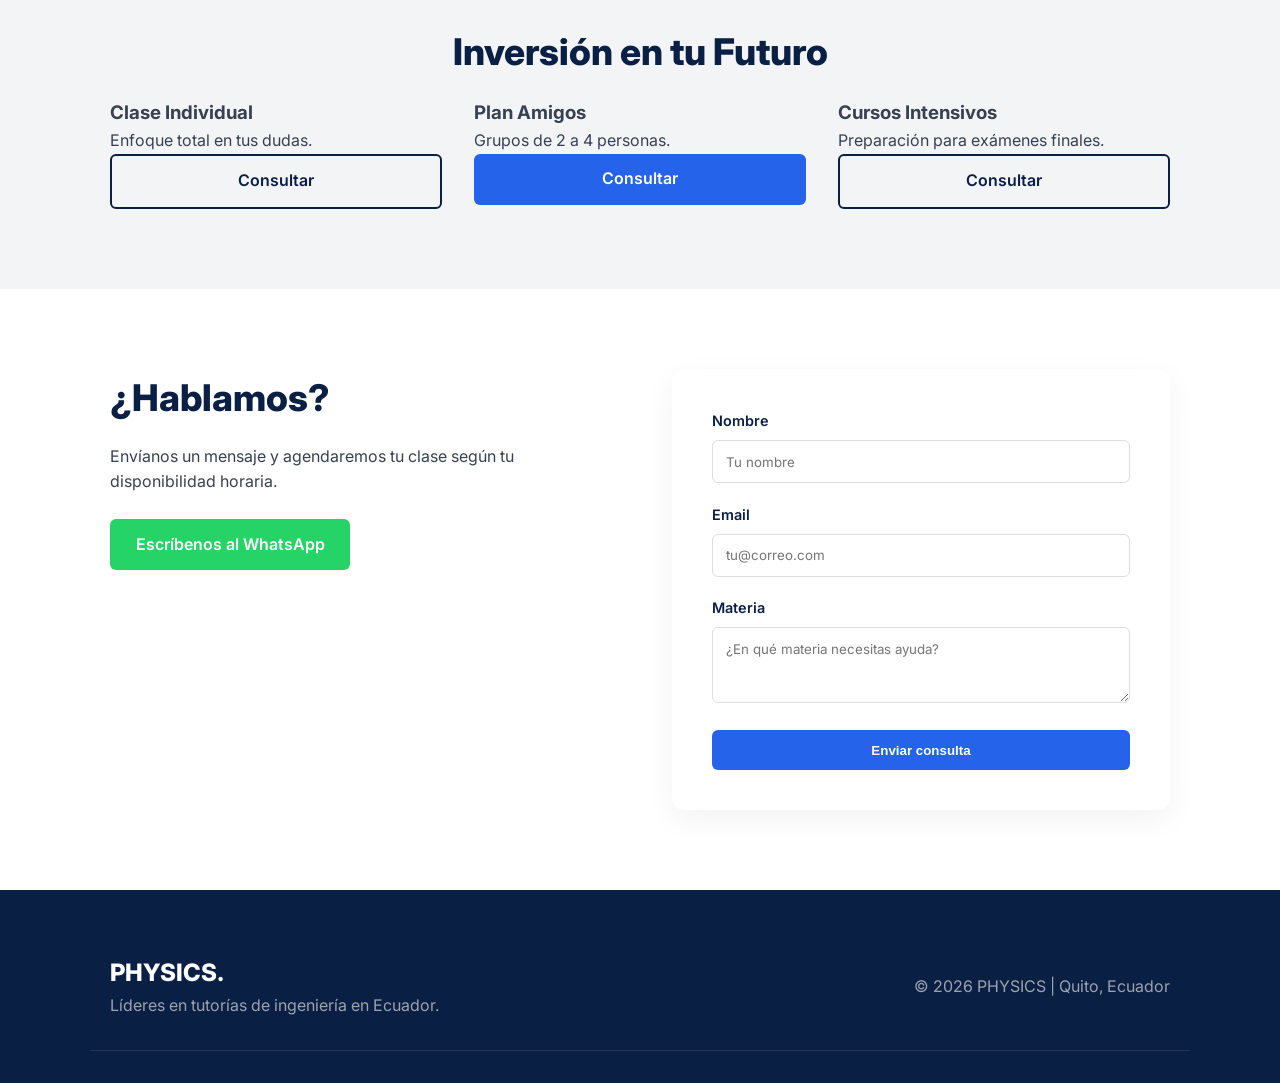
==== commit bdf18534: "Add files via upload" ====
--- a/index.html
+++ b/index.html
@@ -1,373 +1,246 @@
 <!DOCTYPE html>
 <html lang="es">
 <head>
-  <meta charset="UTF-8">
-  <meta name="viewport" content="width=device-width, initial-scale=1.0">
-  <title>PHYSICS | Centro de Estudios de Ingeniería — Quito, Ecuador</title>
-  <meta name="description" content="Tutorías especializadas de ingeniería para estudiantes de la EPN, USFQ y ESPOL. Cálculo, Álgebra Lineal, Termodinámica, Métodos Numéricos y más. Quito, Ecuador.">
-
-  <!-- Favicon inline SVG -->
-  <link rel="icon" href="data:image/svg+xml,<svg xmlns='http://www.w3.org/2000/svg' viewBox='0 0 100 100'><text y='.9em' font-size='90'>⚙️</text></svg>">
-
-  <!-- Preload imagen hero crítica -->
-  <link rel="preload" as="image" href="PORTADA.jpg">
-
-  <!-- Google Fonts — una única petición para todo el sitio -->
-  <link rel="preconnect" href="https://fonts.googleapis.com">
-  <link rel="preconnect" href="https://fonts.gstatic.com" crossorigin>
-  <link href="https://fonts.googleapis.com/css2?family=Inter:wght@400;500;600;700;800&display=swap" rel="stylesheet">
-
-  <link rel="stylesheet" href="style.css">
+    <meta charset="UTF-8">
+    <meta name="viewport" content="width=device-width, initial-scale=1.0">
+    <title>PHYSICS | Centro de Estudios de Ingeniería</title>
+    <link rel="stylesheet" href="style.css">
+    <link rel="preconnect" href="https://fonts.googleapis.com">
+    <link rel="preconnect" href="https://fonts.gstatic.com" crossorigin>
+    <link href="https://fonts.googleapis.com/css2?family=Inter:wght@400;500;600;700;800&display=swap" rel="stylesheet">
 </head>
 <body>
 
-  <!-- ── WHATSAPP FLOTANTE ───────────────────────────── -->
-  <a href="https://wa.me/593995324419?text=Hola%20PHYSICS,%20necesito%20ayuda%20con%20una%20materia."
-     class="wa-float" target="_blank" rel="noopener noreferrer" aria-label="Escribir por WhatsApp">
-    <svg width="28" height="28" viewBox="0 0 24 24" fill="white" aria-hidden="true">
-      <path d="M12.031 6.172c-3.181 0-5.767 2.586-5.768 5.766-.001 1.298.38 2.27 1.019 3.287l-.582 2.128 2.182-.573c.978.58 1.911.928 3.145.929 3.178 0 5.767-2.587 5.768-5.766 0-3.18-2.587-5.771-5.764-5.771zm3.392 8.244c-.144.405-.837.774-1.17.824-.299.045-.677.063-1.092-.069-.252-.08-.575-.187-.988-.365-1.739-.751-2.874-2.502-2.961-2.617-.087-.116-.708-.94-.708-1.793s.448-1.273.607-1.446c.159-.173.346-.217.462-.217s.231.001.332.005c.109.004.253-.041.397.301.145.344.491 1.201.534 1.287.043.087.072.188.014.304-.058.116-.087.188-.173.289l-.26.304c-.087.101-.177.211-.077.383.101.173.449.741.964 1.201.662.591 1.221.774 1.394.86.173.088.274.072.376-.043.101-.116.433-.506.548-.68.116-.173.231-.145.39-.087s1.011.477 1.184.564.289.13.332.202c.045.072.045.419-.1.824z"/>
-    </svg>
-  </a>
-
-  <!-- ── NAVBAR UNIFICADA ────────────────────────────── -->
-  <nav class="nav-physics nav-fixed" role="navigation" aria-label="Navegación principal">
-    <div class="container nav-inner">
-      <a href="index.html" class="nav-logo">PHYSICS<span>.</span></a>
-
-      <button class="nav-toggle" id="navToggle" aria-expanded="false" aria-controls="navLinks" aria-label="Abrir menú">
-        <span></span><span></span><span></span>
-      </button>
-
-      <ul class="nav-links" id="navLinks" role="list">
-        <li><a href="#inicio">Inicio</a></li>
-        <li><a href="#metodologia">Metodología</a></li>
-        <li><a href="#cursos">Asignaturas</a></li>
-        <li><a href="calculadora.html">Calculadora</a></li>
-        <li><a href="fluidos.html">Fluidos</a></li>
-        <li><a href="#precios">Precios</a></li>
-        <li><a href="#contacto">Contacto</a></li>
-      </ul>
-
-      <a href="https://wa.me/593995324419" target="_blank" class="btn btn-primary btn-sm nav-cta" rel="noopener">
-        Reservar clase
-      </a>
-    </div>
-  </nav>
-
-  <!-- ── HERO ───────────────────────────────────────── -->
-  <section id="inicio" class="hero">
-    <div class="container" style="width:100%;">
-      <div class="hero-content" style="max-width:600px;text-align:left;">
-        <div class="fade-up" style="display:inline-block;background:rgba(37,99,235,0.18);border:1px solid rgba(37,99,235,0.4);border-radius:20px;padding:5px 14px;font-size:0.78rem;font-weight:700;letter-spacing:1.5px;text-transform:uppercase;color:#93c5fd;margin-bottom:1.2rem;">
-          EPN · USFQ · ESPOL · Ecuador
-        </div>
-        <h1 class="fade-up delay-1" style="text-align:left;">Domina las bases<br>de la ingeniería</h1>
-        <p class="fade-up delay-2" style="text-align:left;">Tutorías especializadas con herramientas de simulación interactivas exclusivas para estudiantes de ingeniería.</p>
-        <div class="hero-buttons fade-up delay-3" style="justify-content:flex-start;">
-          <a href="https://wa.me/593995324419" target="_blank" class="btn btn-primary btn-lg" rel="noopener">
-            <svg width="18" height="18" viewBox="0 0 24 24" fill="currentColor" aria-hidden="true"><path d="M12.031 6.172c-3.181 0-5.767 2.586-5.768 5.766-.001 1.298.38 2.27 1.019 3.287l-.582 2.128 2.182-.573c.978.58 1.911.928 3.145.929 3.178 0 5.767-2.587 5.768-5.766 0-3.18-2.587-5.771-5.764-5.771z"/></svg>
-            Agendar por WhatsApp
-          </a>
-          <a href="#cursos" class="btn btn-outline-white btn-lg">Ver asignaturas</a>
-        </div>
-      </div>
-    </div>
-  </section>
-
-  <!-- ── METODOLOGÍA ─────────────────────────────────── -->
-  <section id="metodologia" class="section bg-light">
-    <div class="container">
-      <div class="text-center" style="margin-bottom:3rem;">
-        <span class="section-tag">¿Por qué PHYSICS?</span>
-        <h2 class="section-title">Nuestra Metodología</h2>
-        <p class="section-subtitle">Cada sesión combina teoría rigurosa, resolución de problemas reales y herramientas digitales que solo nuestros estudiantes usan.</p>
-      </div>
-      <div class="grid grid-4" style="grid-template-columns:repeat(4,1fr);">
-        <div class="feature-card">
-          <span class="icon" aria-hidden="true">📐</span>
-          <h3>Rigor Técnico</h3>
-          <p>Enfoque basado en los programas oficiales de las mejores facultades de ingeniería del país, con ejercicios de nivel examen.</p>
-        </div>
-        <div class="feature-card">
-          <span class="icon" aria-hidden="true">💻</span>
-          <h3>Herramientas Digitales</h3>
-          <p>Simuladores y calculadoras interactivas exclusivas — desde integrales hasta ciclos termodinámicos — diseñadas para visualizar los conceptos.</p>
-        </div>
-        <div class="feature-card">
-          <span class="icon" aria-hidden="true">🏆</span>
-          <h3>Resultados Reales</h3>
-          <p>Nuestros estudiantes no solo aprueban; dominan la materia para aplicarla en proyectos y en el ejercicio profesional.</p>
-        </div>
-        <div class="feature-card" style="border-top:3px solid var(--electric-blue);position:relative;">
-          <span style="position:absolute;top:-1px;right:16px;background:var(--electric-blue);color:#fff;font-size:0.62rem;font-weight:800;letter-spacing:.8px;text-transform:uppercase;padding:3px 10px;border-radius:0 0 6px 6px;">Exclusivo</span>
-          <span class="icon" aria-hidden="true">🎯</span>
-          <h3>Diagnóstico Personalizado</h3>
-          <p>Antes de la primera clase evaluamos tu nivel real en el tema exacto. Sabemos qué reforzar antes de empezar — ningún otro centro lo hace.</p>
-        </div>
-      </div>
-
-    </div>
-  </section>
-
-  <!-- ── ASIGNATURAS ─────────────────────────────────── -->
-  <section id="cursos" class="section">
-    <div class="container">
-      <div class="text-center" style="margin-bottom:3rem;">
-        <span class="section-tag">Nuestro catálogo</span>
-        <h2 class="section-title">Asignaturas Especializadas</h2>
-        <p class="section-subtitle">Cada materia incluye tutoría personalizada y acceso a su herramienta de simulación interactiva.</p>
-      </div>
-
-      <div class="grid grid-4">
-
-        <!-- Cálculo -->
-        <div class="course-card" style="border-top: 3px solid var(--electric-blue);">
-          <span class="course-badge">Herramienta</span>
-          <div style="font-size:1.8rem;margin-bottom:10px;">∫</div>
-          <h3>Cálculo Diferencial, Integral y Multivariable</h3>
-          <p>Optimización, volúmenes de revolución, integrales múltiples y análisis vectorial.</p>
-          <a href="calculadora.html" class="btn btn-primary btn-sm btn-block" style="margin-top:1.2rem;">
-            Calculadora →
-          </a>
-        </div>
-
-        <!-- Álgebra Lineal -->
-        <div class="course-card" style="border-top: 3px solid var(--electric-blue);">
-          <span class="course-badge">Herramienta</span>
-          <div style="font-size:1.8rem;margin-bottom:10px;">Ax</div>
-          <h3>Álgebra Lineal</h3>
-          <p>Sistemas de ecuaciones, espacios vectoriales y transformaciones lineales en ingeniería.</p>
-          <a href="algebra-lineal.html" class="btn btn-primary btn-sm btn-block" style="margin-top:1.2rem;">
-            Resolver Sistemas →
-          </a>
-        </div>
-
-        <!-- EDOs -->
-        <a href="ecuaciones.html" style="text-decoration:none;color:inherit;">
-          <div class="course-card" style="border-top:3px solid #7c3aed; height:100%;">
-            <div style="font-size:1.8rem;margin-bottom:10px;color:#7c3aed;">dy/dx</div>
-            <h3>Ecuaciones Diferenciales</h3>
-            <p>Sistemas dinámicos, circuitos RLC y vibraciones mecánicas con solución analítica.</p>
-            <div style="margin-top:1rem;font-weight:700;color:#7c3aed;font-size:0.8rem;text-transform:uppercase;">Abrir Simulador →</div>
-          </div>
-        </a>
-
-        <!-- Métodos Numéricos -->
-        <div class="course-card" style="border-top:3px solid var(--success);">
-          <div style="font-size:1.8rem;margin-bottom:10px;color:var(--success);">f(x)</div>
-          <h3>Métodos Numéricos</h3>
-          <p>Raíces de ecuaciones, interpolación, integración numérica y solución de EDOs.</p>
-          <a href="metodos-numericos.html" class="btn btn-sm btn-block" style="margin-top:1.2rem;background:#ecfdf5;color:var(--success);border:1.5px solid var(--success);">
-            Acceder →
-          </a>
-        </div>
-
-        <!-- Estática -->
-        <a href="estatica.html" style="text-decoration:none;color:inherit;">
-          <div class="course-card" style="border-top:3px solid var(--warning); height:100%;">
-            <div style="font-size:1.8rem;margin-bottom:10px;color:var(--warning);">Σ</div>
-            <h3>Estática y Dinámica</h3>
-            <p>Diagramas de cuerpo libre, movimiento con rozamiento y planos inclinados.</p>
-            <div style="margin-top:1rem;font-weight:700;color:var(--warning);font-size:0.8rem;text-transform:uppercase;">Explorar Lab →</div>
-          </div>
-        </a>
-
-        <!-- Mecánica de Materiales -->
-        <div class="course-card" style="border-top:3px solid var(--danger);">
-          <span class="course-badge" style="background:var(--danger);">Herramienta</span>
-          <div style="font-size:1.8rem;margin-bottom:10px;color:var(--danger);">σ</div>
-          <h3>Mecánica de Materiales</h3>
-          <p>Esfuerzos, deformaciones, flexión en vigas y criterios de falla mecánica.</p>
-          <a href="circulo-mohr.html" class="btn btn-sm btn-block" style="margin-top:1.2rem;background:#fef2f2;color:var(--danger);border:1.5px solid var(--danger);">
-            Círculo de Mohr →
-          </a>
-        </div>
-
-        <!-- Termodinámica -->
-        <a href="otto.html" style="text-decoration:none;color:inherit;">
-          <div class="course-card" style="border-top:3px solid #0ea5e9; height:100%;">
-            <div style="display:flex;justify-content:space-between;align-items:start;">
-              <h3>Termodinámica</h3>
-              <span style="font-size:1.4rem;line-height:1;">⚙️</span>
-            </div>
-            <p>Ciclos de potencia (Otto, Diesel, Rankine) y eficiencia energética en motores.</p>
-            <div style="margin-top:1rem;display:flex;gap:6px;flex-wrap:wrap;">
-              <span style="background:#e0f2fe;color:#0369a1;padding:3px 8px;border-radius:4px;font-size:0.7rem;font-weight:700;">CICLO OTTO</span>
-              <span style="background:#fef2f2;color:#991b1b;padding:3px 8px;border-radius:4px;font-size:0.7rem;font-weight:700;">LAB →</span>
-            </div>
-          </div>
-        </a>
-
-        <!-- Transferencia de Calor -->
-        <a href="conduccion.html" style="text-decoration:none;color:inherit;">
-          <div class="course-card" style="border-top:3px solid #f97316; height:100%;">
-            <div style="font-size:1.8rem;margin-bottom:10px;color:#f97316;">🌡</div>
-            <h3>Transferencia de Calor</h3>
-            <p>Conducción, convección y radiación. Análisis de intercambiadores y aislantes.</p>
-            <div style="margin-top:1rem;font-weight:700;color:#f97316;font-size:0.8rem;text-transform:uppercase;">Simulador Térmico →</div>
-          </div>
-        </a>
-
-        <!-- Probabilidad -->
-        <div class="course-card" style="border-top:3px solid #8b5cf6;">
-          <div style="font-size:1.8rem;margin-bottom:10px;color:#8b5cf6;">P(x)</div>
-          <h3>Probabilidad y Estadística</h3>
-          <p>Distribuciones de probabilidad, pruebas de hipótesis y control de calidad estadístico.</p>
-          <a href="probabilidad.html" class="btn btn-sm btn-block" style="margin-top:1.2rem;background:#f5f3ff;color:#7c3aed;border:1.5px solid #8b5cf6;">
-            Calculadora →
-          </a>
-        </div>
-
-        <!-- Mecánica de Fluidos -->
-        <a href="fluidos.html" style="text-decoration:none;color:inherit;">
-          <div class="course-card" style="border-top:3px solid #0891b2; height:100%;">
-            <span class="course-badge" style="background:#0891b2;">Herramienta</span>
-            <div style="font-size:1.8rem;margin-bottom:10px;color:#0891b2;">∇P</div>
-            <h3>Mecánica de Fluidos</h3>
-            <p>Hidrostática, fuerzas sobre superficies sumergidas, ecuación de Bernoulli y flujo en tuberías.</p>
-            <div style="margin-top:1rem;display:flex;gap:6px;flex-wrap:wrap;">
-              <span style="background:#ecfeff;color:#164e63;padding:3px 8px;border-radius:4px;font-size:0.7rem;font-weight:700;">SUPERFICIES</span>
-              <span style="background:#cffafe;color:#0e7490;padding:3px 8px;border-radius:4px;font-size:0.7rem;font-weight:700;">LAB →</span>
-            </div>
-          </div>
-        </a>
-
-        <!-- Mecánica Newtoniana -->
-        <a href="newtoniana.html" style="text-decoration:none;color:inherit;">
-          <div class="course-card" style="border-top:3px solid #84cc16; height:100%;">
-            <span class="course-badge" style="background:#65a30d;">Herramienta</span>
-            <div style="font-size:1.8rem;margin-bottom:10px;color:#65a30d;">ma</div>
-            <h3>Mecánica Newtoniana</h3>
-            <p>Colisiones 1D y 2D, sistema de n partículas, centro de masa e impulso con animación en tiempo real.</p>
-            <div style="margin-top:1rem;display:flex;gap:6px;flex-wrap:wrap;">
-              <span style="background:#f7fee7;color:#365314;padding:3px 8px;border-radius:4px;font-size:0.7rem;font-weight:700;">COLISIONES</span>
-              <span style="background:#d9f99d;color:#3f6212;padding:3px 8px;border-radius:4px;font-size:0.7rem;font-weight:700;">LAB →</span>
-            </div>
-          </div>
-        </a>
-
-        <!-- Software -->
-        <div class="course-card" style="border-top:3px solid var(--text-muted);">
-          <div style="font-size:1.8rem;margin-bottom:10px;">🖥️</div>
-          <h3>Software de Ingeniería</h3>
-          <p>Automatización en MATLAB/Python, modelado 3D en SolidWorks y ETABS/FTOOLS.</p>
-          <a href="https://wa.me/593995324419?text=Hola,%20quisiera%20info%20sobre%20clases%20de%20software%20de%20ingeniería." target="_blank" class="btn btn-outline btn-sm btn-block" style="margin-top:1.2rem;" rel="noopener">
-            Consultar →
-          </a>
-        </div>
-
-      </div>
-    </div>
-  </section>
-
-  <!-- ── PRECIOS ─────────────────────────────────────── -->
-  <section id="precios" class="section bg-light">
-    <div class="container">
-      <div class="text-center" style="margin-bottom:3rem;">
-        <span class="section-tag">Inversión</span>
-        <h2 class="section-title">Planes de Tutoría</h2>
-        <p class="section-subtitle">Elige el formato que mejor se adapte a tus tiempos y objetivos académicos.</p>
-      </div>
-      <div class="grid grid-4">
-        <div class="pricing-card">
-          <div style="font-size:2rem;margin-bottom:.8rem;">👤</div>
-          <h3>Clase Individual</h3>
-          <p>Atención personalizada, enfoque total en tus dudas y ritmo propio.</p>
-          <a href="https://wa.me/593995324419?text=Hola,%20quisiera%20consultar%20el%20precio%20de%20una%20clase%20individual."
-             class="btn btn-outline btn-block" target="_blank" rel="noopener">Consultar precio</a>
-        </div>
-        <div class="pricing-card featured">
-          <div style="font-size:2rem;margin-bottom:.8rem;">👥</div>
-          <h3>Plan Amigos</h3>
-          <p>Grupos de 2 a 4 personas. Más horas, mismo nivel de calidad.</p>
-          <a href="https://wa.me/593995324419?text=Hola,%20quisiera%20consultar%20precios%20para%20un%20grupo."
-             class="btn btn-primary btn-block" target="_blank" rel="noopener">Consultar precio</a>
-        </div>
-        <div class="pricing-card">
-          <div style="font-size:2rem;margin-bottom:.8rem;">🚀</div>
-          <h3>Intensivo</h3>
-          <p>Preparación acelerada para exámenes finales o parciales.</p>
-          <a href="https://wa.me/593995324419?text=Hola,%20necesito%20un%20curso%20intensivo%20para%20un%20examen."
-             class="btn btn-outline btn-block" target="_blank" rel="noopener">Consultar precio</a>
-        </div>
-        <div class="pricing-card" style="border-top:3px solid #0ea5e9;position:relative;">
-          <span style="position:absolute;top:-1px;right:16px;background:#0ea5e9;color:#fff;font-size:0.62rem;font-weight:800;letter-spacing:.8px;text-transform:uppercase;padding:3px 10px;border-radius:0 0 6px 6px;">Vacaciones</span>
-          <div style="font-size:2rem;margin-bottom:.8rem;">🌴</div>
-          <h3>Curso Vacacional</h3>
-          <p>¿Repites una materia o quieres adelantar el próximo semestre? Aprovecha las vacaciones para llegar preparado o nivelar antes de la recuperación.</p>
-          <a href="https://wa.me/593995324419?text=Hola,%20me%20interesa%20el%20curso%20vacacional%20para%20nivelarme%20antes%20del%20nuevo%20semestre."
-             class="btn btn-block" style="background:#e0f2fe;color:#0369a1;border:1.5px solid #0ea5e9;" target="_blank" rel="noopener">Consultar precio</a>
-        </div>
-      </div>
-    </div>
-  </section>
-
-  <!-- ── CONTACTO ────────────────────────────────────── -->
-  <section id="contacto" class="section">
-    <div class="container contact-grid">
-      <div>
-        <span class="section-tag">¿Hablamos?</span>
-        <h2 class="section-title" style="text-align:left;margin-bottom:1rem;">Agenda tu primera clase</h2>
-        <p style="color:var(--text-muted);margin-bottom:1.5rem;line-height:1.7;">Envíanos un mensaje y coordinamos según tu disponibilidad. Respuesta en menos de 2 horas en horario académico.</p>
-        <a href="https://wa.me/593995324419" target="_blank" class="btn btn-whatsapp" rel="noopener">
-          <svg width="18" height="18" viewBox="0 0 24 24" fill="currentColor" aria-hidden="true"><path d="M12.031 6.172c-3.181 0-5.767 2.586-5.768 5.766-.001 1.298.38 2.27 1.019 3.287l-.582 2.128 2.182-.573c.978.58 1.911.928 3.145.929 3.178 0 5.767-2.587 5.768-5.766 0-3.18-2.587-5.771-5.764-5.771z"/></svg>
-          Escribir por WhatsApp
-        </a>
-      </div>
-
-      <form class="contact-form" action="https://formspree.io/f/mvzwovbo" method="POST" novalidate>
-        <div class="form-field">
-          <label for="contact-name">Nombre completo</label>
-          <input type="text" id="contact-name" name="name" placeholder="Tu nombre" required autocomplete="name">
-        </div>
-        <div class="form-field">
-          <label for="contact-email">Correo electrónico</label>
-          <input type="email" id="contact-email" name="email" placeholder="tu@correo.com" required autocomplete="email">
-        </div>
-        <div class="form-field">
-          <label for="contact-msg">¿En qué materia necesitas ayuda?</label>
-          <textarea id="contact-msg" name="message" rows="4" placeholder="Ej: Cálculo Integral, examen en 2 semanas..." required></textarea>
-        </div>
-        <!-- Honeypot anti-spam -->
-        <input type="text" name="_gotcha" style="display:none" tabindex="-1" autocomplete="off">
-        <button type="submit" class="btn btn-primary btn-block">Enviar consulta</button>
-      </form>
-    </div>
-  </section>
-
-  <!-- ── FOOTER ──────────────────────────────────────── -->
-  <footer class="footer" role="contentinfo">
-    <div class="container">
-      <div class="footer-inner">
-        <div class="footer-brand">
-          <h2>PHYSICS.</h2>
-          <p>Líderes en tutorías de ingeniería en Ecuador.</p>
-        </div>
-        <nav aria-label="Footer">
-          <a href="#cursos" style="color:rgba(255,255,255,0.55);text-decoration:none;margin-right:1.2rem;font-size:0.85rem;">Asignaturas</a>
-          <a href="calculadora.html" style="color:rgba(255,255,255,0.55);text-decoration:none;margin-right:1.2rem;font-size:0.85rem;">Calculadora</a>
-          <a href="#contacto" style="color:rgba(255,255,255,0.55);text-decoration:none;font-size:0.85rem;">Contacto</a>
-        </nav>
-      </div>
-      <p class="footer-copy">© 2026 PHYSICS — Quito, Ecuador</p>
-    </div>
-  </footer>
-
-  <script>
-    // Hamburguesa móvil
-    const toggle = document.getElementById('navToggle');
-    const links  = document.getElementById('navLinks');
-    toggle.addEventListener('click', () => {
-      const open = links.classList.toggle('open');
-      toggle.setAttribute('aria-expanded', open);
-    });
-    // Cerrar al hacer clic en un enlace
-    links.querySelectorAll('a').forEach(a => {
-      a.addEventListener('click', () => {
-        links.classList.remove('open');
-        toggle.setAttribute('aria-expanded', 'false');
-      });
-    });
-  </script>
+    <a href="https://wa.me/593995324419?text=Hola%20PHYSICS,%20necesito%20ayuda%20con%20una%20materia%20de%20ingeniería." 
+       class="whatsapp-float" target="_blank" rel="noopener noreferrer">
+        <svg width="30" height="30" viewBox="0 0 24 24" fill="white"><path d="M12.031 6.172c-3.181 0-5.767 2.586-5.768 5.766-.001 1.298.38 2.27 1.019 3.287l-.582 2.128 2.182-.573c.978.58 1.911.928 3.145.929 3.178 0 5.767-2.587 5.768-5.766 0-3.18-2.587-5.771-5.764-5.771zm3.392 8.244c-.144.405-.837.774-1.17.824-.299.045-.677.063-1.092-.069-.252-.08-.575-.187-.988-.365-1.739-.751-2.874-2.502-2.961-2.617-.087-.116-.708-.94-.708-1.793s.448-1.273.607-1.446c.159-.173.346-.217.462-.217s.231.001.332.005c.109.004.253-.041.397.301.145.344.491 1.201.534 1.287.043.087.072.188.014.304-.058.116-.087.188-.173.289l-.26.304c-.087.101-.177.211-.077.383.101.173.449.741.964 1.201.662.591 1.221.774 1.394.86.173.088.274.072.376-.043.101-.116.433-.506.548-.68.116-.173.231-.145.39-.087s1.011.477 1.184.564.289.13.332.202c.045.072.045.419-.1.824z"/></svg>
+    </a>
+
+    <header class="header">
+        <div class="container header-container">
+            <a href="#" class="logo">PHYSICS.</a>
+            <nav class="nav-menu">
+                <a href="#inicio">Inicio</a>
+                <a href="#metodologia">Metodología</a>
+                <a href="#cursos">Asignaturas</a>
+                <a href="#precios">Precios</a>
+                <a href="#contacto">Contacto</a>
+            </nav>
+            <a href="https://wa.me/593995324419" target="_blank" class="btn btn-primary btn-sm">Reservar clase</a>
+        </div>
+    </header>
+
+    <section id="inicio" class="hero">
+        <div class="hero-overlay"></div>
+        <div class="container hero-content">
+            <h1 class="fade-in-up">Domina las bases de la ingeniería</h1>
+            <p class="fade-in-up delay-1">Tutorías especializadas para estudiantes de la EPN, USFQ y ESPOL. Excelencia académica en ciencias exactas.</p>
+            <div class="hero-buttons fade-in-up delay-2">
+                <a href="https://wa.me/593995324419" target="_blank" class="btn btn-primary">Agendar por WhatsApp</a>
+                <a href="#cursos" class="btn btn-outline">Ver materias</a>
+            </div>
+        </div>
+    </section>
+
+    <section id="metodologia" class="section bg-light">
+        <div class="container">
+            <div class="section-label">¿POR QUÉ PHYSICS?</div>
+            <h2 class="section-title">Nuestra Metodología</h2>
+            <p class="section-subtitle">Cada sesión combina teoría rigurosa, resolución de problemas reales y herramientas digitales que solo nuestros estudiantes usan.</p>
+            <div class="grid metodologia-grid">
+                <div class="feature-card">
+                    <div class="icon">📐</div>
+                    <h3>Rigor Técnico</h3>
+                    <p>Enfoque basado en los programas oficiales de las mejores facultades de ingeniería del país, con ejercicios de nivel examen.</p>
+                </div>
+                <div class="feature-card featured-card">
+                    <div class="icon">💻</div>
+                    <h3>Herramientas Digitales</h3>
+                    <p>Simuladores y calculadoras interactivas exclusivas — desde integrales hasta ciclos termodinámicos — diseñadas para visualizar los conceptos.</p>
+                </div>
+                <div class="feature-card">
+                    <div class="icon">🏆</div>
+                    <h3>Resultados Reales</h3>
+                    <p>Nuestros estudiantes no solo aprueban; dominan la materia para aplicarla en proyectos y en el ejercicio profesional.</p>
+                </div>
+                <div class="feature-card exclusivo-card">
+                    <span class="exclusivo-badge">EXCLUSIVO</span>
+                    <div class="icon">🎯</div>
+                    <h3>Diagnóstico Personalizado</h3>
+                    <p>Antes de la primera clase evaluamos tu nivel real en el tema exacto. Sabemos qué reforzar antes de empezar — ningún otro centro lo hace.</p>
+                </div>
+            </div>
+        </div>
+    </section>
+
+    <section id="cursos" class="section">
+        <div class="container">
+            <h2 class="section-title">Asignaturas Especializadas</h2>
+            <div class="grid grid-4">
+                <div class="course-card" style="border: 2px solid var(--electric-blue); position: relative;">
+                    <span style="position: absolute; top: -10px; right: 10px; background: var(--electric-blue); color: white; padding: 2px 10px; border-radius: 20px; font-size: 0.7rem; font-weight: bold;">HERRAMIENTA</span>
+                    <h3>Cálculo Diferencial, Integral y Multivariable</h3>
+                <p>Análisis de optimización, cálculo de volúmenes por sólidos de revolución, integrales múltiples y análisis de campos vectoriales aplicados a la física.</p>
+                <br>
+                <a href="calculadora.html" class="btn btn-primary btn-sm" style="width: 100%;">Probar Calculadora &rarr;</a>
+            </div>
+
+            <div class="course-card" style="border: 1px solid var(--electric-blue); position: relative;">
+    <span style="position: absolute; top: -10px; right: 10px; background: var(--electric-blue); color: white; padding: 2px 10px; border-radius: 20px; font-size: 0.7rem; font-weight: bold;">HERRAMIENTA</span>
+    <h3>Álgebra Lineal</h3>
+    <p>Resolución de sistemas de gran escala, espacios vectoriales y aplicaciones de transformaciones lineales en computación.</p>
+    <br>
+    <a href="algebra-lineal.html" class="btn btn-primary btn-sm" style="width: 100%;">Resolver Sistemas &rarr;</a>
+</div>
+
+           <a href="ecuaciones.html" style="text-decoration: none; color: inherit;">
+    <div class="course-card" style="cursor: pointer; transition: transform 0.3s ease, box-shadow 0.3s ease;">
+        <div style="font-size: 2rem; margin-bottom: 10px; color: #2563eb;">∫</div>
+        <h3>Ecuaciones Diferenciales Ordinarias</h3>
+        <p>Modelado de sistemas dinámicos, circuitos RLC y vibraciones mecánicas mediante métodos analíticos y simbólicos.</p>
+        <div style="margin-top: 15px; font-weight: 800; color: #2563eb; font-size: 0.8rem; text-transform: uppercase; letter-spacing: 1px;">
+            Abrir Simulador →
+        </div>
+    </div>
+</a>
+
+            <div class="course-card">
+                <h3>Métodos Numéricos</h3>
+                <p>Implementación de algoritmos para raíces de ecuaciones, interpolación, integración numérica (Simpson/Trapezoidal) y solución de EDOs con software profesional.</p>
+                <a href="metodos-numericos.html" class="btn btn-primary btn-sm" style="width: 100%;">Acceder a Herramientas &rarr;</a>
+            </div>
+
+           <a href="estatica.html" style="text-decoration: none; color: inherit;">
+    <div class="course-card">
+        <div style="font-size: 2rem; margin-bottom: 10px; color: #f59e0b;">Σ</div>
+        <h3>Estática y Dinámica</h3>
+        <p>Análisis de estructuras, diagramas de cuerpo libre y simulación de movimiento con rozamiento en planos inclinados.</p>
+        <div style="margin-top: 15px; font-weight: 800; color: #f59e0b; font-size: 0.8rem; text-transform: uppercase;">
+            EXPLORAR LABORATORIO →
+        </div>
+    </div>
+</a>
+
+          <div class="course-card" style="border: 1px solid var(--electric-blue); position: relative;">
+    <span style="position: absolute; top: -10px; right: 10px; background: var(--electric-blue); color: white; padding: 2px 10px; border-radius: 20px; font-size: 0.7rem; font-weight: bold;">HERRAMIENTA</span>
+    <h3>Mecánica de Materiales</h3>
+    <p>Cálculo de esfuerzos y deformaciones, análisis de flexión en vigas y diseño bajo criterios de falla mecánica.</p>
+    <br>
+    <a href="circulo-mohr.html" class="btn btn-primary btn-sm" style="width: 100%;">Analizador de Mohr &rarr;</a>
+</div>
+
+            <a href="otto.html" style="text-decoration: none; color: inherit;">
+    <div class="course-card" style="cursor: pointer; transition: all 0.3s ease; border-left: 5px solid #2563eb;">
+        <div style="display: flex; justify-content: space-between; align-items: start;">
+            <h3>Termodinámica</h3>
+            <span style="font-size: 1.2rem;">⚙️</span>
+        </div>
+        <p>Análisis de ciclos de potencia (Otto, Diesel, Rankine), leyes de la termodinámica y eficiencia energética en motores modernos.</p>
+        
+        <div style="margin-top: 15px; display: flex; align-items: center; gap: 10px;">
+            <span style="background: #e0f2fe; color: #0369a1; padding: 4px 8px; border-radius: 4px; font-size: 0.7rem; font-weight: bold;">CICLO OTTO</span>
+            <span style="background: #fef2f2; color: #991b1b; padding: 4px 8px; border-radius: 4px; font-size: 0.7rem; font-weight: bold;">LAB VIRTUAL →</span>
+        </div>
+    </div>
+</a>
+
+            <a href="conduccion.html" style="text-decoration: none; color: inherit;">
+    <div class="course-card" style="cursor: pointer; transition: transform 0.2s, border-color 0.2s;">
+        <h3>Transferencia de Calor</h3>
+        <p>Modelado de conducción, convección y radiación, diseño de intercambiadores de calor y análisis de aislantes térmicos en procesos industriales.</p>
+        <span style="color: #ef4444; font-weight: bold; font-size: 0.8rem;">ENTRAR AL SIMULADOR →</span>
+    </div>
+</a>
+
+
+            <div class="course-card">
+    <h3>Probabilidad y Estadística</h3>
+    <p>Análisis de datos experimentales, distribuciones de probabilidad para ingeniería, pruebas de hipótesis y control de calidad estadístico.</p>
+    <a href="probabilidad.html" class="btn-primary" style="display: inline-block; margin-top: 10px; padding: 8px 16px; background-color: #2563EB; color: white; border-radius: 6px; text-decoration: none; font-weight: 600;">
+        Abrir Calculadora
+    </a>
+</div>
+
+            <div class="course-card">
+                <h3>Software de Ingeniería</h3>
+                <p>Automatización en <b>MATLAB/Python</b>, modelado 3D en <b>SolidWorks</b>, diseño estructural en <b>ETABS/FTOOLS</b> y análisis estadístico en <b>RStudio</b>.</p>
+            </div>
+        </div>
+    </div>
+    </section>
+
+    <section id="precios" class="section bg-light">
+        <div class="container">
+            <h2 class="section-title">Inversión en tu Futuro</h2>
+            <div class="grid grid-3">
+                <div class="pricing-card">
+                    <h3>Clase Individual</h3>
+                    <p>Enfoque total en tus dudas.</p>
+                    <a href="https://wa.me/593995324419?text=Hola,%20quisiera%20consultar%20el%20precio%20de%20una%20clase%20individual." class="btn btn-outline btn-block" style="color:var(--dark-blue); border-color:var(--dark-blue);">Consultar</a>
+                </div>
+                <div class="pricing-card featured">
+                    <h3>Plan Amigos</h3>
+                    <p>Grupos de 2 a 4 personas.</p>
+                    <a href="https://wa.me/593995324419?text=Hola,%20quisiera%20consultar%20precios%20para%20un%20grupo." class="btn btn-primary btn-block">Consultar</a>
+                </div>
+                <div class="pricing-card">
+                    <h3>Cursos Intensivos</h3>
+                    <p>Preparación para exámenes finales.</p>
+                    <a href="https://wa.me/593995324419?text=Hola,%20necesito%20un%20curso%20intensivo%20para%20un%20examen." class="btn btn-outline btn-block" style="color:var(--dark-blue); border-color:var(--dark-blue);">Consultar</a>
+                </div>
+            </div>
+        </div>
+    </section>
+
+    <section id="contacto" class="section">
+        <div class="container contact-container">
+            <div class="contact-info">
+                <h2 class="section-title" style="text-align: left;">¿Hablamos?</h2>
+                <p>Envíanos un mensaje y agendaremos tu clase según tu disponibilidad horaria.</p>
+                <a href="https://wa.me/593995324419" target="_blank" class="btn btn-whatsapp">
+                    Escríbenos al WhatsApp
+                </a>
+            </div>
+            
+            <form class="contact-form" action="https://formspree.io/f/mvzwovbo" method="POST">
+                <div class="form-group">
+                    <label>Nombre</label>
+                    <input type="text" name="name" placeholder="Tu nombre" required>
+                </div>
+                <div class="form-group">
+                    <label>Email</label>
+                    <input type="email" name="email" placeholder="tu@correo.com" required>
+                </div>
+                <div class="form-group">
+                    <label>Materia</label>
+                    <textarea name="message" rows="3" placeholder="¿En qué materia necesitas ayuda?" required></textarea>
+                </div>
+                <input type="text" name="_gotcha" style="display:none">
+                <button type="submit" class="btn btn-primary btn-block">Enviar consulta</button>
+            </form>
+        </div>
+    </section>
+
+    <footer class="footer">
+        <div class="container footer-grid">
+            <div class="footer-brand"><h2>PHYSICS.</h2><p>Líderes en tutorías de ingeniería en Ecuador.</p></div>
+            <div class="footer-links">
+                <p>&copy; 2026 PHYSICS | Quito, Ecuador</p>
+            </div>
+        </div>
+    </footer>
+
 </body>
+
 </html>
+
+
+
+
+
+
+
+
+
+
+
--- a/style.css
+++ b/style.css
@@ -1,609 +1,231 @@
-/* ============================================================
-   PHYSICS — style.css v2.0
-   CSS Global Unificado para todas las páginas del sitio.
-   REGLA: No redefinir .nav-physics ni variables globales
-          en los <style> locales de cada herramienta.
-   ============================================================ */
-
-/* ── VARIABLES ─────────────────────────────────────────────── */
+/* VARIABLES */
 :root {
-  --dark-blue:     #0A1F44;
-  --electric-blue: #2563EB;
-  --blue-light:    #EFF6FF;
-  --blue-mid:      #DBEAFE;
-  --white:         #FFFFFF;
-  --light-gray:    #F3F4F6;
-  --bg:            #F8FAFC;
-  --border:        #E2E8F0;
-  --text-main:     #1E293B;
-  --text-muted:    #64748B;
-  --whatsapp:      #25D366;
-  --success:       #10B981;
-  --warning:       #F59E0B;
-  --danger:        #EF4444;
-  --shadow-sm:     0 1px 3px rgba(0,0,0,0.06), 0 1px 2px rgba(0,0,0,0.04);
-  --shadow-md:     0 4px 6px -1px rgba(0,0,0,0.07), 0 2px 4px -1px rgba(0,0,0,0.04);
-  --shadow-lg:     0 10px 25px rgba(0,0,0,0.08);
-  --radius:        12px;
-  --transition:    all 0.25s cubic-bezier(0.4,0,0.2,1);
-}
-
-/* ── RESET ──────────────────────────────────────────────────── */
-*, *::before, *::after { margin: 0; padding: 0; box-sizing: border-box; }
-html { scroll-behavior: smooth; font-size: 16px; }
-body {
-  font-family: 'Inter', sans-serif;
-  color: var(--text-main);
-  background: var(--white);
-  line-height: 1.6;
-  -webkit-font-smoothing: antialiased;
-}
-img { display: block; max-width: 100%; }
-a { color: inherit; }
-
-/* ── LAYOUT ─────────────────────────────────────────────────── */
-.container     { max-width: 1120px; margin: 0 auto; padding: 0 24px; }
-.section       { padding: 5rem 0; }
-.bg-light      { background: var(--light-gray); }
-.bg-dark       { background: var(--dark-blue); }
-.grid          { display: grid; gap: 2rem; }
-.grid-2        { grid-template-columns: repeat(auto-fit, minmax(280px, 1fr)); }
-.grid-3        { grid-template-columns: repeat(auto-fit, minmax(300px, 1fr)); }
-.grid-4        { grid-template-columns: repeat(auto-fit, minmax(220px, 1fr)); }
-.text-center   { text-align: center; }
-
-/* ── NAVBAR UNIFICADA (.nav-physics) ────────────────────────── */
-/* Este componente es IDÉNTICO en index.html y todas las herramientas */
-.nav-physics {
-  background: rgba(255,255,255,0.97);
-  backdrop-filter: blur(8px);
-  -webkit-backdrop-filter: blur(8px);
-  position: sticky;          /* FIXED en index, STICKY en subpáginas */
-  top: 0;
-  width: 100%;
-  z-index: 1000;
-  border-bottom: 1px solid var(--border);
-  box-shadow: var(--shadow-sm);
-}
-.nav-physics.nav-fixed { position: fixed; }   /* Añadir en index.html */
-
-.nav-inner {
-  display: flex;
-  justify-content: space-between;
-  align-items: center;
-  height: 68px;
-  gap: 1rem;
-}
-
-.nav-logo {
-  font-weight: 800;
-  font-size: 1.45rem;
-  color: var(--dark-blue);
-  text-decoration: none;
-  letter-spacing: -1px;
-  flex-shrink: 0;
-}
-.nav-logo span { color: var(--electric-blue); }
-
-.nav-links {
-  display: flex;
-  align-items: center;
-  gap: 4px;
-  list-style: none;
-}
-.nav-links a {
-  text-decoration: none;
-  color: var(--text-muted);
-  font-weight: 500;
-  font-size: 0.9rem;
-  padding: 6px 12px;
-  border-radius: 6px;
-  transition: var(--transition);
-}
-.nav-links a:hover,
-.nav-links a.nav-active {
-  color: var(--electric-blue);
-  background: var(--blue-light);
-}
-
-.nav-cta { flex-shrink: 0; }
-
-/* Hamburguesa móvil */
-.nav-toggle {
-  display: none;
-  flex-direction: column;
-  gap: 5px;
-  background: none;
-  border: none;
-  cursor: pointer;
-  padding: 8px;
-}
-.nav-toggle span {
-  display: block;
-  width: 22px;
-  height: 2px;
-  background: var(--dark-blue);
-  border-radius: 2px;
-  transition: var(--transition);
-}
-
-/* ── BOTONES ─────────────────────────────────────────────────── */
-.btn {
-  display: inline-flex;
-  align-items: center;
-  justify-content: center;
-  gap: 8px;
-  padding: 0.7rem 1.5rem;
-  border-radius: 8px;
-  font-weight: 600;
-  font-size: 0.9rem;
-  text-decoration: none;
-  border: 2px solid transparent;
-  cursor: pointer;
-  transition: var(--transition);
-  line-height: 1;
-  white-space: nowrap;
-}
-.btn-sm  { padding: 0.5rem 1rem; font-size: 0.82rem; }
-.btn-lg  { padding: 0.9rem 2rem; font-size: 1rem; }
+    --dark-blue: #0A1F44;
+    --electric-blue: #2563EB;
+    --white: #FFFFFF;
+    --light-gray: #F3F4F6;
+    --text-main: #374151;
+    --text-muted: #6B7280;
+    --transition: all 0.3s ease;
+    --whatsapp-green: #25D366;
+}
+
+/* RESET */
+* { margin: 0; padding: 0; box-sizing: border-box; }
+body { font-family: 'Inter', sans-serif; color: var(--text-main); line-height: 1.6; background-color: var(--white); }
+html { scroll-behavior: smooth; }
+
+/* LAYOUT */
+.container { max-width: 1100px; margin: 0 auto; padding: 0 20px; }
+.section { padding: 5rem 0; }
+.bg-light { background-color: var(--light-gray); }
+.grid { display: grid; gap: 2rem; }
+.grid-3 { grid-template-columns: repeat(auto-fit, minmax(300px, 1fr)); }
+.grid-4 { grid-template-columns: repeat(auto-fit, minmax(220px, 1fr)); }
+
+/* METODOLOGÍA: 4 columnas desktop → 2 tablet → 1 móvil */
+.metodologia-grid {
+    grid-template-columns: repeat(4, 1fr);
+    gap: 1.5rem;
+    align-items: stretch;
+}
+
+/* HEADER */
+.header { background: rgba(255,255,255,0.98); position: fixed; width: 100%; top: 0; z-index: 1000; border-bottom: 1px solid #eee; }
+.header-container { display: flex; justify-content: space-between; align-items: center; height: 75px; }
+.logo { font-weight: 800; font-size: 1.5rem; color: var(--dark-blue); text-decoration: none; letter-spacing: -1px; }
+.nav-menu a { margin: 0 12px; text-decoration: none; color: var(--text-main); font-weight: 500; font-size: 0.95rem; }
+.nav-menu a:hover { color: var(--electric-blue); }
+
+/* BOTONES */
+.btn { padding: 0.8rem 1.6rem; border-radius: 6px; font-weight: 600; text-decoration: none; display: inline-flex; align-items: center; justify-content: center; transition: var(--transition); border: none; cursor: pointer; }
+.btn-sm { padding: 0.5rem 1.2rem; font-size: 0.85rem; }
+.btn-primary { background: var(--electric-blue); color: var(--white); }
+.btn-primary:hover { transform: translateY(-2px); box-shadow: 0 5px 15px rgba(37,99,235,0.3); }
+.btn-outline { border: 2px solid var(--white); color: var(--white); }
+.btn-outline:hover { background: var(--white); color: var(--dark-blue); }
 .btn-block { width: 100%; }
-
-.btn-primary {
-  background: var(--electric-blue);
-  color: var(--white);
-  border-color: var(--electric-blue);
-}
-.btn-primary:hover {
-  background: #1d4ed8;
-  border-color: #1d4ed8;
-  transform: translateY(-1px);
-  box-shadow: 0 6px 20px rgba(37,99,235,0.28);
-}
-
-.btn-outline {
-  background: transparent;
-  color: var(--electric-blue);
-  border-color: var(--electric-blue);
-}
-.btn-outline:hover {
-  background: var(--blue-light);
-}
-
-.btn-outline-white {
-  background: transparent;
-  color: var(--white);
-  border-color: rgba(255,255,255,0.6);
-}
-.btn-outline-white:hover {
-  background: rgba(255,255,255,0.12);
-  border-color: var(--white);
-}
-
-.btn-whatsapp {
-  background: var(--whatsapp);
-  color: var(--white);
-  border-color: var(--whatsapp);
-}
-.btn-whatsapp:hover { background: #128C7E; border-color: #128C7E; }
-
-/* ── HERO (index.html) ───────────────────────────────────────── */
+.btn-whatsapp { background: var(--whatsapp-green); color: var(--white); margin-top: 1.5rem; }
+.btn-whatsapp:hover { background: #128c7e; transform: scale(1.02); }
+
+/* WHATSAPP FLOAT */
+.whatsapp-float { position: fixed; width: 60px; height: 60px; bottom: 30px; right: 30px; background: var(--whatsapp-green); border-radius: 50%; display: flex; align-items: center; justify-content: center; z-index: 2000; box-shadow: 0 4px 15px rgba(0,0,0,0.15); transition: var(--transition); }
+.whatsapp-float:hover { transform: scale(1.1); }
+
+/* HERO - VERSIÓN OPTIMIZADA PARA LEGIBILIDAD Y ENCUADRE */
 .hero {
-  /* Overlay suave que respeta los colores de la portada técnica */
-  background-image:
-    linear-gradient(
-      to right,
-      rgba(6,16,46,0.92) 0%,
-      rgba(6,16,46,0.78) 40%,
-      rgba(6,16,46,0.35) 75%,
-      rgba(6,16,46,0.15) 100%
-    ),
-    url('PORTADA.jpg');
-  background-size: cover;
-  background-position: center center;
-  min-height: 100vh;
-  display: flex;
-  align-items: center;
-  justify-content: flex-start;   /* texto anclado a la izquierda */
-  padding: 0 24px;
-  color: var(--white);
-}
-/* FIX: iOS Safari no soporta background-attachment:fixed */
-@media (min-width: 769px) {
-  .hero { background-attachment: fixed; }
-}
-
-.hero-content { max-width: 860px; }
-.hero h1 {
-  font-size: clamp(2.4rem, 5vw, 4rem);
-  font-weight: 800;
-  line-height: 1.1;
-  margin-bottom: 1.4rem;
-  text-shadow: 0 4px 20px rgba(0,0,0,0.5);
-}
-.hero p {
-  font-size: 1.15rem;
-  margin-bottom: 2.2rem;
-  color: rgba(255,255,255,0.82);
-  max-width: 520px;
-}
-.hero-buttons { display: flex; gap: 1rem; flex-wrap: wrap; }
-
-/* Responsive hero: centrar en móvil */
-@media (max-width: 768px) {
-  .hero { justify-content: center; }
-  .hero .hero-content { text-align: center !important; }
-  .hero h1, .hero p { text-align: center !important; }
-  .hero-buttons { justify-content: center !important; }
-}
-
-/* ── SECCIONES ───────────────────────────────────────────────── */
-.section-tag {
-  display: inline-block;
-  background: var(--blue-mid);
-  color: var(--electric-blue);
-  font-size: 0.75rem;
-  font-weight: 700;
-  letter-spacing: 1.5px;
-  text-transform: uppercase;
-  padding: 4px 12px;
-  border-radius: 20px;
-  margin-bottom: 0.8rem;
-}
-.section-title {
-  font-size: clamp(1.8rem, 3.5vw, 2.4rem);
-  color: var(--dark-blue);
-  font-weight: 800;
-  line-height: 1.2;
-  margin-bottom: 0.8rem;
-  text-align: center;
-}
-.section-subtitle {
-  text-align: center;
-  max-width: 640px;
-  margin: 0 auto 3rem;
-  color: var(--text-muted);
-  font-size: 1.05rem;
-  line-height: 1.7;
-}
-
-/* ── CARDS ───────────────────────────────────────────────────── */
-.card {
-  background: var(--white);
-  border: 1px solid var(--border);
-  border-radius: var(--radius);
-  box-shadow: var(--shadow-sm);
-}
-
-.feature-card {
-  background: var(--white);
-  padding: 2.2rem;
-  border-radius: var(--radius);
-  border: 1px solid var(--border);
-  transition: var(--transition);
-  text-align: center;
-}
-.feature-card:hover {
-  border-color: var(--electric-blue);
-  transform: translateY(-4px);
-  box-shadow: var(--shadow-lg);
-}
-.feature-card .icon { font-size: 2.4rem; margin-bottom: 1rem; display: block; }
-.feature-card h3 { color: var(--dark-blue); font-size: 1.1rem; margin-bottom: 0.5rem; }
-.feature-card p  { font-size: 0.9rem; color: var(--text-muted); line-height: 1.6; }
-
-/* Course cards */
-.course-card {
-  background: var(--white);
-  padding: 1.8rem;
-  border-radius: var(--radius);
-  border: 1px solid var(--border);
-  transition: var(--transition);
-  position: relative;
-  overflow: hidden;
-}
-.course-card:hover {
-  border-color: var(--electric-blue);
-  transform: translateY(-3px);
-  box-shadow: var(--shadow-lg);
-}
-.course-card h3 { color: var(--dark-blue); margin-bottom: 0.5rem; font-size: 1.05rem; }
-.course-card p  { font-size: 0.87rem; color: var(--text-muted); line-height: 1.6; }
-.course-badge {
-  position: absolute; top: -1px; right: 14px;
-  background: var(--electric-blue); color: var(--white);
-  font-size: 0.65rem; font-weight: 700;
-  padding: 3px 10px; border-radius: 0 0 6px 6px;
-  letter-spacing: 0.5px; text-transform: uppercase;
-}
-
-/* Pricing cards */
-.pricing-card {
-  background: var(--white);
-  padding: 2rem;
-  border-radius: var(--radius);
-  border: 1px solid var(--border);
-  text-align: center;
-  transition: var(--transition);
-}
-.pricing-card.featured {
-  border-color: var(--electric-blue);
-  box-shadow: 0 0 0 2px var(--electric-blue);
-}
-.pricing-card h3 { color: var(--dark-blue); font-size: 1.15rem; margin-bottom: 0.5rem; }
-.pricing-card p  { color: var(--text-muted); font-size: 0.9rem; margin-bottom: 1.5rem; }
-
-/* ── TOOL HEADER (subpáginas de herramientas) ────────────────── */
-/* Este header reemplaza el hero en las páginas de herramientas */
-.tool-hero {
-  background: linear-gradient(135deg, var(--dark-blue) 0%, #1e3a6e 100%);
-  padding: 3rem 0 2.5rem;
-  text-align: center;
-  color: var(--white);
-  border-bottom: 3px solid var(--electric-blue);
-}
-.tool-hero .breadcrumb {
-  display: flex;
-  justify-content: center;
-  align-items: center;
-  gap: 8px;
-  font-size: 0.82rem;
-  color: rgba(255,255,255,0.55);
-  margin-bottom: 0.8rem;
-}
-.tool-hero .breadcrumb a {
-  color: rgba(255,255,255,0.7);
-  text-decoration: none;
-  transition: var(--transition);
-}
-.tool-hero .breadcrumb a:hover { color: var(--white); }
-.tool-hero h1 {
-  font-size: clamp(1.6rem, 4vw, 2.4rem);
-  font-weight: 800;
-  margin-bottom: 0.6rem;
-  line-height: 1.2;
-}
-.tool-hero h1 span { color: #60a5fa; }
-.tool-hero p {
-  color: rgba(255,255,255,0.72);
-  font-size: 0.97rem;
-  max-width: 580px;
-  margin: 0 auto;
-}
-
-/* ── TOOL LAYOUT (sidebar + contenido) ──────────────────────── */
-.tool-layout {
-  display: grid;
-  grid-template-columns: 320px 1fr;
-  gap: 24px;
-  padding: 28px 0;
-}
-.tool-sidebar .card { padding: 20px; margin-bottom: 20px; }
-.tool-content .card { padding: 20px; margin-bottom: 20px; }
-
-/* Controles internos de las herramientas */
-.input-group { margin-bottom: 14px; }
-.input-group label {
-  display: block;
-  font-size: 0.78rem;
-  font-weight: 700;
-  color: var(--text-muted);
-  text-transform: uppercase;
-  letter-spacing: 0.5px;
-  margin-bottom: 5px;
-}
-.input-group input,
-.input-group select,
-.input-group textarea {
-  width: 100%;
-  padding: 9px 12px;
-  border: 1px solid var(--border);
-  border-radius: 8px;
-  font-family: 'Inter', sans-serif;
-  font-size: 0.9rem;
-  color: var(--text-main);
-  background: var(--white);
-  transition: var(--transition);
-  box-sizing: border-box;
-}
-.input-group input:focus,
-.input-group select:focus {
-  outline: none;
-  border-color: var(--electric-blue);
-  box-shadow: 0 0 0 3px rgba(37,99,235,0.1);
-}
-.input-group input[type="range"] {
-  padding: 0;
-  border: none;
-  accent-color: var(--electric-blue);
-  cursor: pointer;
-  box-shadow: none;
-}
-
-/* Resultado badge */
-.result-badge {
-  background: var(--blue-light);
-  border: 1px solid var(--blue-mid);
-  border-radius: 8px;
-  padding: 14px;
-  text-align: center;
-  margin-top: 16px;
-}
-.result-badge .result-label {
-  font-size: 0.75rem;
-  font-weight: 700;
-  text-transform: uppercase;
-  color: var(--text-muted);
-  letter-spacing: 0.5px;
-  display: block;
-  margin-bottom: 4px;
-}
-.result-badge .result-val {
-  font-size: 1.6rem;
-  font-weight: 800;
-  color: var(--electric-blue);
-  display: block;
-  font-variant-numeric: tabular-nums;
-}
-
-/* Tabs de herramientas */
-.tool-tabs {
-  display: flex;
-  gap: 8px;
-  margin-bottom: 20px;
-  flex-wrap: wrap;
-}
-.tab-btn {
-  padding: 9px 20px;
-  border: 1.5px solid var(--border);
-  background: var(--white);
-  border-radius: 8px;
-  cursor: pointer;
-  font-weight: 600;
-  font-size: 0.85rem;
-  color: var(--text-muted);
-  transition: var(--transition);
-  font-family: 'Inter', sans-serif;
-}
-.tab-btn:hover { border-color: var(--electric-blue); color: var(--electric-blue); }
-.tab-btn.active {
-  background: var(--electric-blue);
-  border-color: var(--electric-blue);
-  color: var(--white);
-  box-shadow: 0 4px 12px rgba(37,99,235,0.2);
-}
-
-/* Canvas contenedores */
-.canvas-wrap {
-  position: relative;
-  background: var(--white);
-  border-radius: 8px;
-  overflow: hidden;
-}
-.canvas-wrap canvas { display: block; width: 100%; }
-
-/* Tablas de resultados */
-.data-table { width: 100%; border-collapse: collapse; font-size: 0.83rem; }
-.data-table th,
-.data-table td { padding: 9px 12px; border-bottom: 1px solid var(--border); text-align: center; }
-.data-table th { background: var(--bg); font-weight: 700; color: var(--text-muted); font-size: 0.75rem; text-transform: uppercase; }
-.data-table td { font-variant-numeric: tabular-nums; }
-.data-table tbody tr:hover { background: var(--bg); }
-
-/* ── FORMULARIO DE CONTACTO ──────────────────────────────────── */
-.contact-grid {
-  display: grid;
-  grid-template-columns: 1fr 1.1fr;
-  gap: 4rem;
-  align-items: start;
-}
-.contact-form {
-  background: var(--white);
-  padding: 2.5rem;
-  border-radius: var(--radius);
-  box-shadow: var(--shadow-md);
-  border: 1px solid var(--border);
-}
-.form-field { margin-bottom: 1.2rem; }
-.form-field label {
-  display: block;
-  font-weight: 600;
-  font-size: 0.85rem;
-  margin-bottom: 6px;
-  color: var(--dark-blue);
-}
-.form-field input,
-.form-field textarea {
-  width: 100%;
-  padding: 10px 14px;
-  border: 1.5px solid var(--border);
-  border-radius: 8px;
-  font-family: inherit;
-  font-size: 0.95rem;
-  transition: var(--transition);
-  box-sizing: border-box;
-  background: var(--white);
-}
-.form-field input:focus,
-.form-field textarea:focus {
-  outline: none;
-  border-color: var(--electric-blue);
-  box-shadow: 0 0 0 3px rgba(37,99,235,0.1);
-}
-.form-field textarea { resize: vertical; }
-
-/* ── FOOTER ──────────────────────────────────────────────────── */
-.footer { background: var(--dark-blue); color: #94a3b8; padding: 3rem 0 1.5rem; }
-.footer-inner {
-  display: flex;
-  justify-content: space-between;
-  align-items: center;
-  padding-bottom: 1.5rem;
-  margin-bottom: 1.5rem;
-  border-bottom: 1px solid rgba(255,255,255,0.1);
-  gap: 1rem;
-  flex-wrap: wrap;
-}
-.footer-brand h2 { color: var(--white); font-size: 1.3rem; font-weight: 800; }
-.footer-brand p  { font-size: 0.85rem; margin-top: 4px; }
-.footer-copy { font-size: 0.82rem; text-align: center; }
-
-/* Footer compacto para subpáginas de herramientas */
-.footer-mini {
-  background: var(--dark-blue);
-  color: rgba(255,255,255,0.45);
-  text-align: center;
-  padding: 1.2rem;
-  font-size: 0.8rem;
-  margin-top: auto;
-}
-.footer-mini a {
-  color: rgba(255,255,255,0.6);
-  text-decoration: none;
-}
-.footer-mini a:hover { color: var(--white); }
-
-/* ── WHATSAPP FLOAT ──────────────────────────────────────────── */
-.wa-float {
-  position: fixed;
-  width: 56px; height: 56px;
-  bottom: 28px; right: 28px;
-  background: var(--whatsapp);
-  border-radius: 50%;
-  display: flex; align-items: center; justify-content: center;
-  z-index: 9000;
-  box-shadow: 0 4px 16px rgba(37,211,102,0.4);
-  transition: var(--transition);
-  text-decoration: none;
-}
-.wa-float:hover { transform: scale(1.1); box-shadow: 0 6px 24px rgba(37,211,102,0.5); }
-
-/* ── ANIMACIONES ─────────────────────────────────────────────── */
-@keyframes fadeUp {
-  from { opacity: 0; transform: translateY(24px); }
-  to   { opacity: 1; transform: translateY(0); }
-}
-.fade-up          { animation: fadeUp 0.7s ease forwards; }
-.fade-up.delay-1  { animation-delay: 0.15s; opacity: 0; }
-.fade-up.delay-2  { animation-delay: 0.3s;  opacity: 0; }
-.fade-up.delay-3  { animation-delay: 0.45s; opacity: 0; }
-
-/* ── RESPONSIVE ──────────────────────────────────────────────── */
-@media (max-width: 960px) {
-  .tool-layout { grid-template-columns: 1fr; }
-  .contact-grid { grid-template-columns: 1fr; gap: 2rem; }
-}
-
-@media (max-width: 768px) {
-  .nav-links { display: none; flex-direction: column; position: absolute; top: 68px; left: 0; right: 0; background: var(--white); border-bottom: 1px solid var(--border); padding: 1rem; gap: 4px; box-shadow: var(--shadow-md); }
-  .nav-links.open { display: flex; }
-  .nav-toggle { display: flex; }
-  .nav-cta { display: none; }
-  .hero h1  { font-size: 2.2rem; }
-  .section  { padding: 3.5rem 0; }
-}
-
-@media (max-width: 520px) {
-  .container { padding: 0 16px; }
-  .tool-tabs { gap: 6px; }
-  .tab-btn   { padding: 7px 14px; font-size: 0.8rem; }
-}
+    /* CAMBIO TÉCNICO 1: Filtro de contraste reforzado para que el texto blanco resalte */
+    background-image: linear-gradient(rgba(0, 0, 0, 0.75), rgba(0, 0, 0, 0.5)), url('PORTADA.jpg');
+    
+    /* CAMBIO TÉCNICO 2: 'contain' evita que la imagen se corte, asegurando que se vea completa */
+    background-size: cover; /* Mantenemos cover pero ajustamos la posición para no perder detalles */
+    background-position: center 20%; /* Sube un poco el foco de la imagen para mostrar más del taller */
+    
+    background-attachment: fixed;
+    height: 100vh;
+    display: flex;
+    align-items: center;
+    justify-content: center;
+    text-align: center;
+    padding: 0 20px;
+}
+
+.hero-content { 
+    max-width: 850px; 
+    margin: 0 auto; 
+    /* Añadimos un z-index para asegurar que el contenido esté siempre sobre el fondo */
+    position: relative; 
+    z-index: 2;
+}
+
+.hero h1 { 
+    font-size: clamp(2.5rem, 5vw, 4rem); 
+    font-weight: 800; 
+    line-height: 1.1; 
+    margin-bottom: 1.5rem;
+    color: #ffffff;
+    /* CAMBIO TÉCNICO 3: Sombra de texto para separar las letras del fondo detallado */
+    text-shadow: 0px 4px 15px rgba(0, 0, 0, 0.8);
+}
+
+.hero p { 
+    font-size: 1.25rem; 
+    margin-bottom: 2rem; 
+    /* Aumentamos la opacidad para que la información técnica sea nítida */
+    opacity: 1; 
+    color: #ffffff;
+    text-shadow: 0px 2px 8px rgba(0, 0, 0, 0.9);
+    font-weight: 500;
+}
+
+.hero-buttons { 
+    display: flex; 
+    justify-content: center; 
+    gap: 1rem; 
+}
+
+/* SECTIONS */
+.section-title { font-size: 2.3rem; color: var(--dark-blue); margin-bottom: 1rem; text-align: center; font-weight: 800; }
+.section-subtitle { text-align: center; max-width: 700px; margin: 0 auto 3.5rem; color: var(--text-muted); font-size: 1.1rem; }
+
+/* CARDS */
+.feature-card, .course-card { background: var(--white); padding: 2rem; border-radius: 12px; border: 1px solid #eef0f2; transition: var(--transition); text-align: center; position: relative; }
+.feature-card:hover, .course-card:hover { border-color: var(--electric-blue); transform: translateY(-5px); box-shadow: 0 10px 25px rgba(0,0,0,0.05); }
+.feature-card h3 { color: var(--dark-blue); margin-bottom: 0.75rem; font-size: 1.05rem; font-weight: 700; }
+.feature-card p { font-size: 0.9rem; color: var(--text-muted); line-height: 1.6; }
+.icon { font-size: 2.2rem; margin-bottom: 1rem; display: block; }
+.course-card h3 { color: var(--dark-blue); margin-bottom: 0.5rem; font-size: 1.2rem; }
+.course-card p { font-size: 0.9rem; color: var(--text-muted); }
+
+/* Card destacada (Herramientas Digitales) */
+.featured-card {
+    border: 2px solid var(--electric-blue);
+    box-shadow: 0 4px 20px rgba(37,99,235,0.1);
+}
+
+/* Card exclusivo (Diagnóstico Personalizado) */
+.exclusivo-card {
+    border-top: 3px solid var(--electric-blue);
+}
+.exclusivo-badge {
+    position: absolute;
+    top: -1px;
+    right: 16px;
+    background: var(--electric-blue);
+    color: white;
+    font-size: 0.65rem;
+    font-weight: 700;
+    letter-spacing: 0.08em;
+    padding: 3px 10px;
+    border-radius: 0 0 6px 6px;
+}
+
+/* Etiqueta de sección "¿POR QUÉ PHYSICS?" */
+.section-label {
+    text-align: center;
+    font-size: 0.75rem;
+    font-weight: 700;
+    letter-spacing: 0.12em;
+    color: var(--electric-blue);
+    background: rgba(37,99,235,0.08);
+    border: 1px solid rgba(37,99,235,0.2);
+    border-radius: 20px;
+    display: inline-block;
+    padding: 4px 16px;
+    margin-bottom: 1rem;
+    /* Centrar el bloque inline */
+    position: relative;
+    left: 50%;
+    transform: translateX(-50%);
+}
+
+/* FORMULARIO */
+.contact-container { display: grid; grid-template-columns: 1fr 1fr; gap: 4rem; align-items: start; }
+.contact-form { background: var(--white); padding: 2.5rem; border-radius: 12px; box-shadow: 0 10px 30px rgba(0,0,0,0.05); }
+.form-group { margin-bottom: 1.2rem; }
+.form-group label { display: block; font-weight: 600; margin-bottom: 0.5rem; font-size: 0.9rem; color: var(--dark-blue); }
+.form-group input, .form-group textarea { width: 100%; padding: 0.8rem; border: 1px solid #ddd; border-radius: 6px; font-family: inherit; transition: var(--transition); }
+.form-group input:focus, .form-group textarea:focus { outline: none; border-color: var(--electric-blue); }
+
+/* FOOTER */
+.footer { background: var(--dark-blue); color: #9ca3af; padding: 4rem 0 2rem; }
+.footer-grid { display: flex; justify-content: space-between; align-items: center; border-bottom: 1px solid rgba(255,255,255,0.1); padding-bottom: 2rem; }
+.footer-brand h2 { color: var(--white); font-weight: 800; }
+
+/* ANIMACIONES */
+@keyframes fadeInUp { from { opacity: 0; transform: translateY(25px); } to { opacity: 1; transform: translateY(0); } }
+.fade-in-up { animation: fadeInUp 0.8s ease forwards; }
+.delay-1 { animation-delay: 0.2s; opacity: 0; }
+.delay-2 { animation-delay: 0.4s; opacity: 0; }
+
+/* RESPONSIVE */
+
+/* Tablet: 2 columnas para metodología */
+@media (max-width: 1024px) {
+    .metodologia-grid {
+        grid-template-columns: repeat(2, 1fr);
+    }
+}
+
+/* Móvil: 1 columna para todo */
+@media (max-width: 640px) {
+    .metodologia-grid {
+        grid-template-columns: 1fr;
+        gap: 1rem;
+    }
+    /* Cards más compactas en móvil */
+    .feature-card {
+        padding: 1.5rem;
+        text-align: left;
+        display: flex;
+        flex-direction: column;
+        align-items: flex-start;
+    }
+    .feature-card .icon {
+        font-size: 1.8rem;
+        margin-bottom: 0.6rem;
+    }
+    .feature-card h3 {
+        font-size: 1rem;
+    }
+    /* Badge exclusivo reposicionado */
+    .exclusivo-badge {
+        right: 12px;
+        font-size: 0.6rem;
+        padding: 2px 8px;
+    }
+    /* Etiqueta de sección más pequeña */
+    .section-label {
+        font-size: 0.7rem;
+        padding: 3px 12px;
+    }
+}
+
+@media (max-width: 900px) {
+    .contact-container { grid-template-columns: 1fr; gap: 2rem; }
+    .hero h1 { font-size: 2.5rem; }
+    .hero-buttons { flex-direction: column; align-items: center; }
+    .nav-menu { display: none; }
+}
+
+
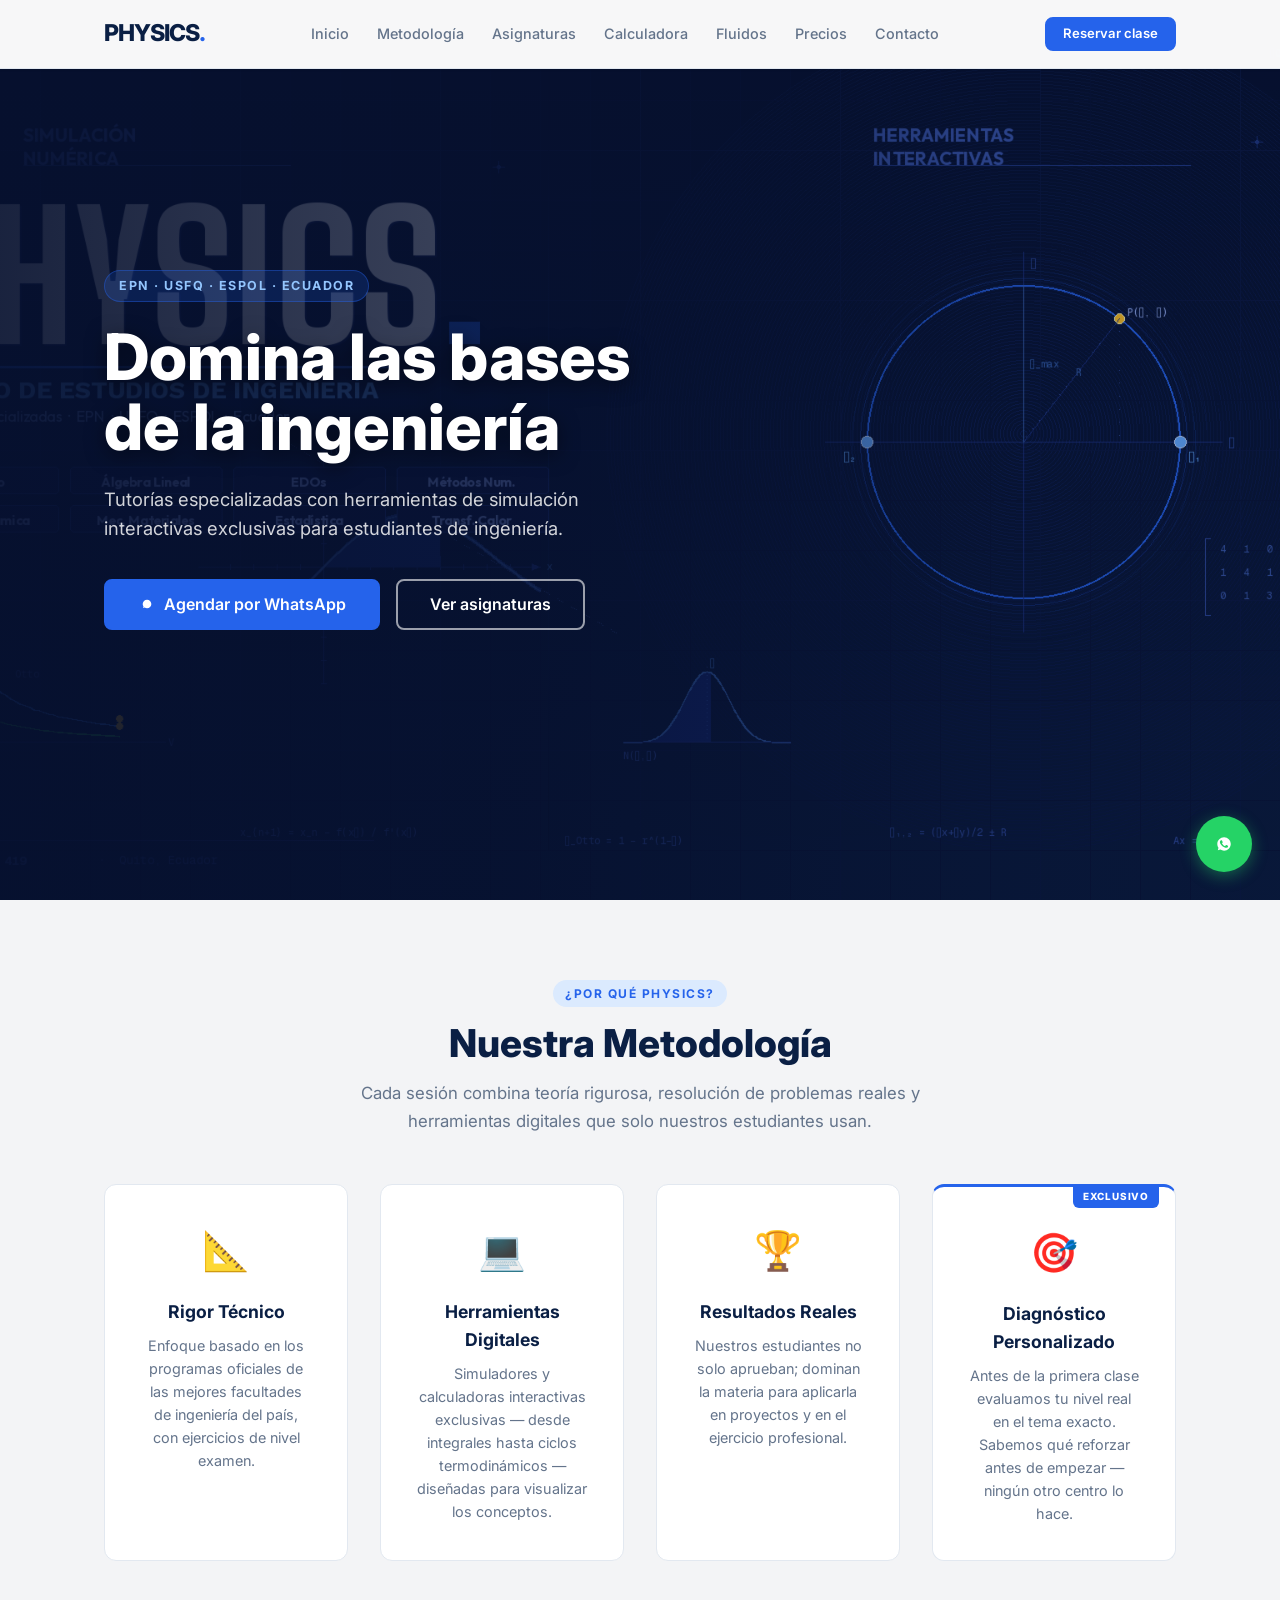
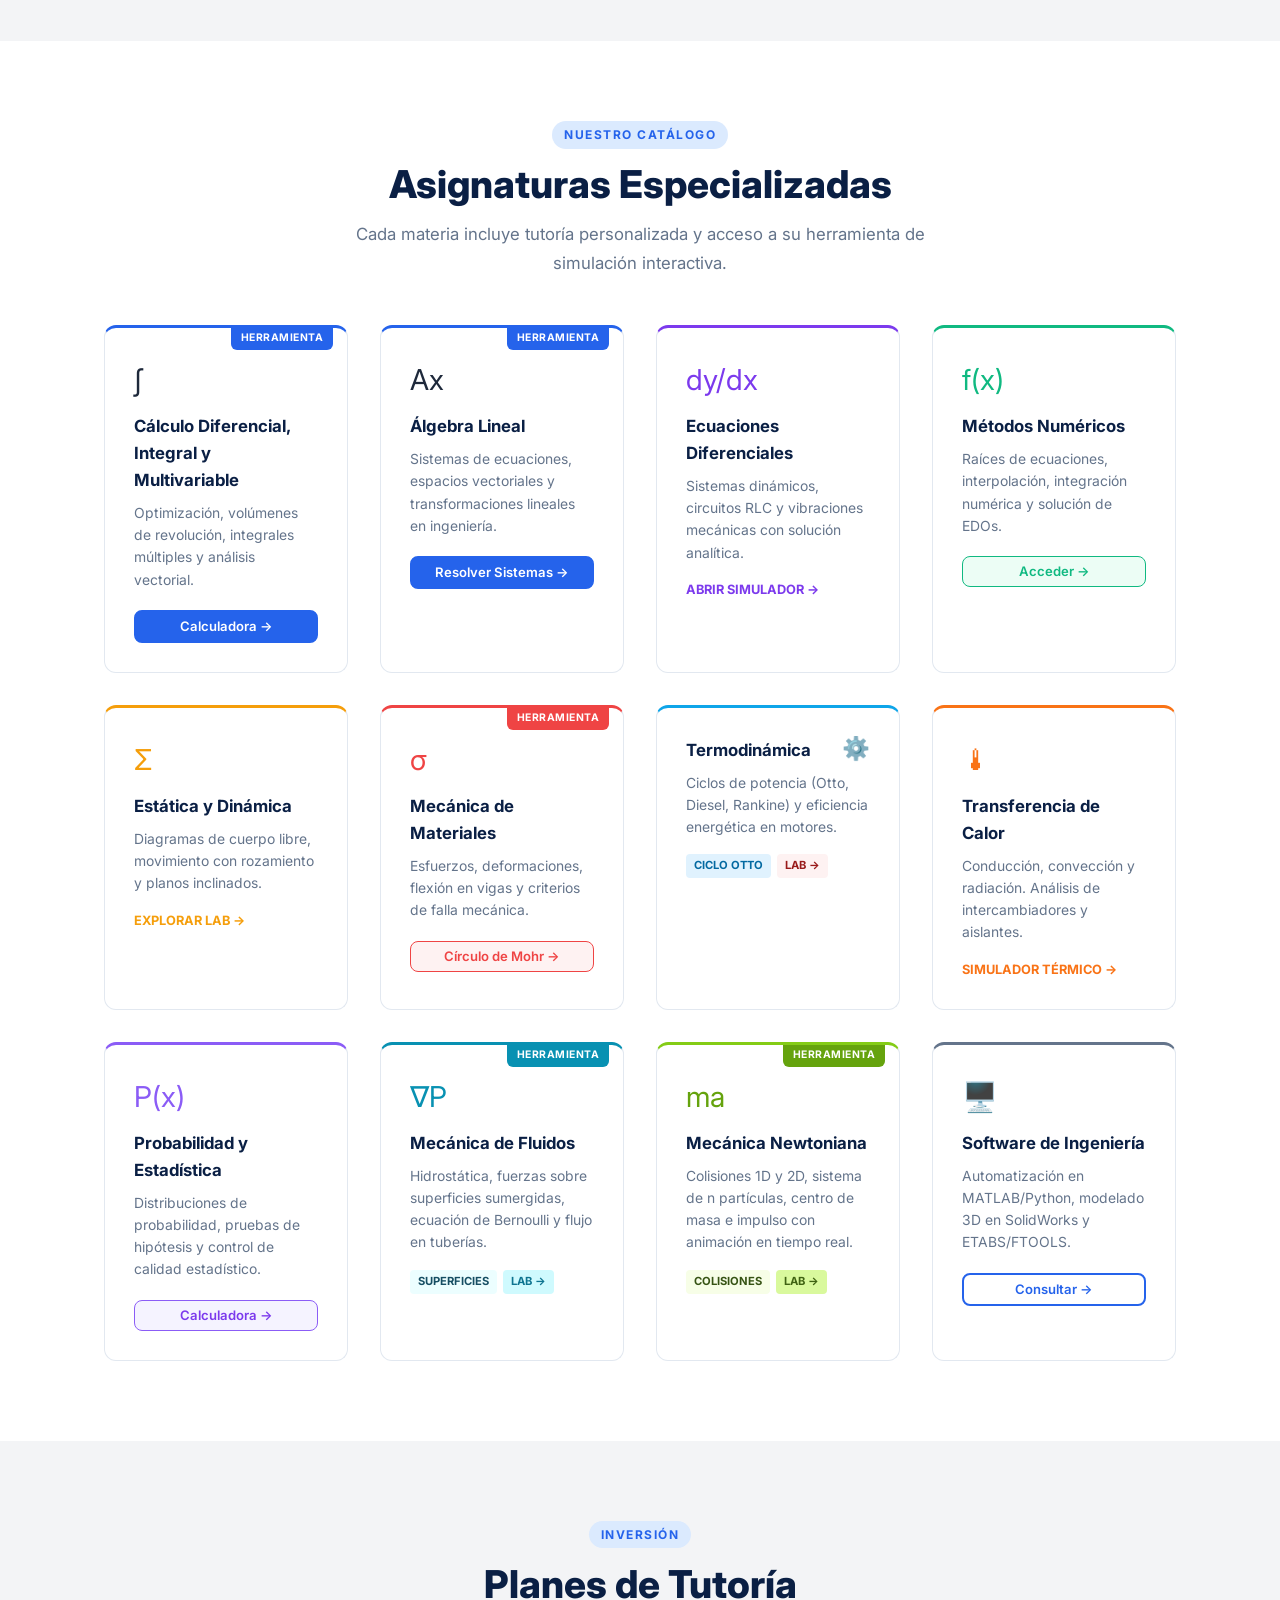
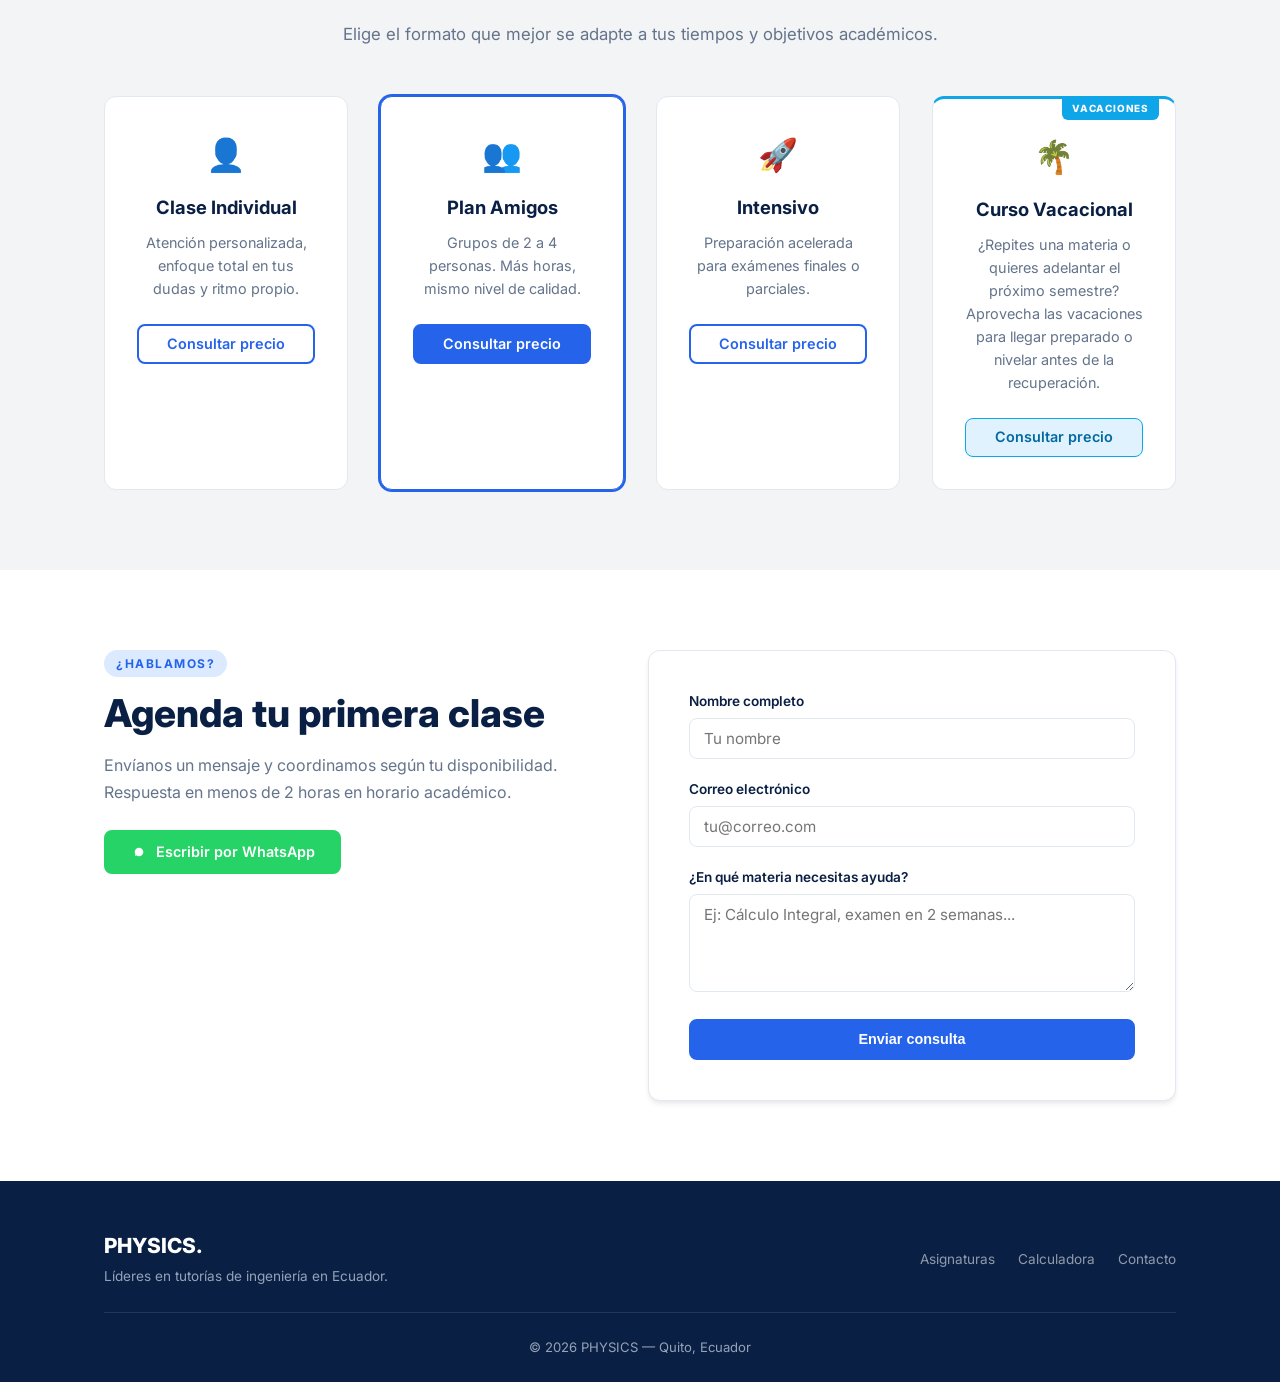
==== commit 94a5f6b9: "Add files via upload" ====
--- a/index.html
+++ b/index.html
@@ -1,246 +1,373 @@
 <!DOCTYPE html>
 <html lang="es">
 <head>
-    <meta charset="UTF-8">
-    <meta name="viewport" content="width=device-width, initial-scale=1.0">
-    <title>PHYSICS | Centro de Estudios de Ingeniería</title>
-    <link rel="stylesheet" href="style.css">
-    <link rel="preconnect" href="https://fonts.googleapis.com">
-    <link rel="preconnect" href="https://fonts.gstatic.com" crossorigin>
-    <link href="https://fonts.googleapis.com/css2?family=Inter:wght@400;500;600;700;800&display=swap" rel="stylesheet">
+  <meta charset="UTF-8">
+  <meta name="viewport" content="width=device-width, initial-scale=1.0">
+  <title>PHYSICS | Centro de Estudios de Ingeniería — Quito, Ecuador</title>
+  <meta name="description" content="Tutorías especializadas de ingeniería para estudiantes de la EPN, USFQ y ESPOL. Cálculo, Álgebra Lineal, Termodinámica, Métodos Numéricos y más. Quito, Ecuador.">
+
+  <!-- Favicon inline SVG -->
+  <link rel="icon" href="data:image/svg+xml,<svg xmlns='http://www.w3.org/2000/svg' viewBox='0 0 100 100'><text y='.9em' font-size='90'>⚙️</text></svg>">
+
+  <!-- Preload imagen hero crítica -->
+  <link rel="preload" as="image" href="PORTADA.jpg">
+
+  <!-- Google Fonts — una única petición para todo el sitio -->
+  <link rel="preconnect" href="https://fonts.googleapis.com">
+  <link rel="preconnect" href="https://fonts.gstatic.com" crossorigin>
+  <link href="https://fonts.googleapis.com/css2?family=Inter:wght@400;500;600;700;800&display=swap" rel="stylesheet">
+
+  <link rel="stylesheet" href="style.css">
 </head>
 <body>
 
-    <a href="https://wa.me/593995324419?text=Hola%20PHYSICS,%20necesito%20ayuda%20con%20una%20materia%20de%20ingeniería." 
-       class="whatsapp-float" target="_blank" rel="noopener noreferrer">
-        <svg width="30" height="30" viewBox="0 0 24 24" fill="white"><path d="M12.031 6.172c-3.181 0-5.767 2.586-5.768 5.766-.001 1.298.38 2.27 1.019 3.287l-.582 2.128 2.182-.573c.978.58 1.911.928 3.145.929 3.178 0 5.767-2.587 5.768-5.766 0-3.18-2.587-5.771-5.764-5.771zm3.392 8.244c-.144.405-.837.774-1.17.824-.299.045-.677.063-1.092-.069-.252-.08-.575-.187-.988-.365-1.739-.751-2.874-2.502-2.961-2.617-.087-.116-.708-.94-.708-1.793s.448-1.273.607-1.446c.159-.173.346-.217.462-.217s.231.001.332.005c.109.004.253-.041.397.301.145.344.491 1.201.534 1.287.043.087.072.188.014.304-.058.116-.087.188-.173.289l-.26.304c-.087.101-.177.211-.077.383.101.173.449.741.964 1.201.662.591 1.221.774 1.394.86.173.088.274.072.376-.043.101-.116.433-.506.548-.68.116-.173.231-.145.39-.087s1.011.477 1.184.564.289.13.332.202c.045.072.045.419-.1.824z"/></svg>
-    </a>
-
-    <header class="header">
-        <div class="container header-container">
-            <a href="#" class="logo">PHYSICS.</a>
-            <nav class="nav-menu">
-                <a href="#inicio">Inicio</a>
-                <a href="#metodologia">Metodología</a>
-                <a href="#cursos">Asignaturas</a>
-                <a href="#precios">Precios</a>
-                <a href="#contacto">Contacto</a>
-            </nav>
-            <a href="https://wa.me/593995324419" target="_blank" class="btn btn-primary btn-sm">Reservar clase</a>
-        </div>
-    </header>
-
-    <section id="inicio" class="hero">
-        <div class="hero-overlay"></div>
-        <div class="container hero-content">
-            <h1 class="fade-in-up">Domina las bases de la ingeniería</h1>
-            <p class="fade-in-up delay-1">Tutorías especializadas para estudiantes de la EPN, USFQ y ESPOL. Excelencia académica en ciencias exactas.</p>
-            <div class="hero-buttons fade-in-up delay-2">
-                <a href="https://wa.me/593995324419" target="_blank" class="btn btn-primary">Agendar por WhatsApp</a>
-                <a href="#cursos" class="btn btn-outline">Ver materias</a>
+  <!-- ── WHATSAPP FLOTANTE ───────────────────────────── -->
+  <a href="https://wa.me/593995324419?text=Hola%20PHYSICS,%20necesito%20ayuda%20con%20una%20materia."
+     class="wa-float" target="_blank" rel="noopener noreferrer" aria-label="Escribir por WhatsApp">
+    <svg width="28" height="28" viewBox="0 0 24 24" fill="white" aria-hidden="true">
+      <path d="M12.031 6.172c-3.181 0-5.767 2.586-5.768 5.766-.001 1.298.38 2.27 1.019 3.287l-.582 2.128 2.182-.573c.978.58 1.911.928 3.145.929 3.178 0 5.767-2.587 5.768-5.766 0-3.18-2.587-5.771-5.764-5.771zm3.392 8.244c-.144.405-.837.774-1.17.824-.299.045-.677.063-1.092-.069-.252-.08-.575-.187-.988-.365-1.739-.751-2.874-2.502-2.961-2.617-.087-.116-.708-.94-.708-1.793s.448-1.273.607-1.446c.159-.173.346-.217.462-.217s.231.001.332.005c.109.004.253-.041.397.301.145.344.491 1.201.534 1.287.043.087.072.188.014.304-.058.116-.087.188-.173.289l-.26.304c-.087.101-.177.211-.077.383.101.173.449.741.964 1.201.662.591 1.221.774 1.394.86.173.088.274.072.376-.043.101-.116.433-.506.548-.68.116-.173.231-.145.39-.087s1.011.477 1.184.564.289.13.332.202c.045.072.045.419-.1.824z"/>
+    </svg>
+  </a>
+
+  <!-- ── NAVBAR UNIFICADA ────────────────────────────── -->
+  <nav class="nav-physics nav-fixed" role="navigation" aria-label="Navegación principal">
+    <div class="container nav-inner">
+      <a href="index.html" class="nav-logo">PHYSICS<span>.</span></a>
+
+      <button class="nav-toggle" id="navToggle" aria-expanded="false" aria-controls="navLinks" aria-label="Abrir menú">
+        <span></span><span></span><span></span>
+      </button>
+
+      <ul class="nav-links" id="navLinks" role="list">
+        <li><a href="#inicio">Inicio</a></li>
+        <li><a href="#metodologia">Metodología</a></li>
+        <li><a href="#cursos">Asignaturas</a></li>
+        <li><a href="calculadora.html">Calculadora</a></li>
+        <li><a href="fluidos.html">Fluidos</a></li>
+        <li><a href="#precios">Precios</a></li>
+        <li><a href="#contacto">Contacto</a></li>
+      </ul>
+
+      <a href="https://wa.me/593995324419" target="_blank" class="btn btn-primary btn-sm nav-cta" rel="noopener">
+        Reservar clase
+      </a>
+    </div>
+  </nav>
+
+  <!-- ── HERO ───────────────────────────────────────── -->
+  <section id="inicio" class="hero">
+    <div class="container" style="width:100%;">
+      <div class="hero-content" style="max-width:600px;text-align:left;">
+        <div class="fade-up" style="display:inline-block;background:rgba(37,99,235,0.18);border:1px solid rgba(37,99,235,0.4);border-radius:20px;padding:5px 14px;font-size:0.78rem;font-weight:700;letter-spacing:1.5px;text-transform:uppercase;color:#93c5fd;margin-bottom:1.2rem;">
+          EPN · USFQ · ESPOL · Ecuador
+        </div>
+        <h1 class="fade-up delay-1" style="text-align:left;">Domina las bases<br>de la ingeniería</h1>
+        <p class="fade-up delay-2" style="text-align:left;">Tutorías especializadas con herramientas de simulación interactivas exclusivas para estudiantes de ingeniería.</p>
+        <div class="hero-buttons fade-up delay-3" style="justify-content:flex-start;">
+          <a href="https://wa.me/593995324419" target="_blank" class="btn btn-primary btn-lg" rel="noopener">
+            <svg width="18" height="18" viewBox="0 0 24 24" fill="currentColor" aria-hidden="true"><path d="M12.031 6.172c-3.181 0-5.767 2.586-5.768 5.766-.001 1.298.38 2.27 1.019 3.287l-.582 2.128 2.182-.573c.978.58 1.911.928 3.145.929 3.178 0 5.767-2.587 5.768-5.766 0-3.18-2.587-5.771-5.764-5.771z"/></svg>
+            Agendar por WhatsApp
+          </a>
+          <a href="#cursos" class="btn btn-outline-white btn-lg">Ver asignaturas</a>
+        </div>
+      </div>
+    </div>
+  </section>
+
+  <!-- ── METODOLOGÍA ─────────────────────────────────── -->
+  <section id="metodologia" class="section bg-light">
+    <div class="container">
+      <div class="text-center" style="margin-bottom:3rem;">
+        <span class="section-tag">¿Por qué PHYSICS?</span>
+        <h2 class="section-title">Nuestra Metodología</h2>
+        <p class="section-subtitle">Cada sesión combina teoría rigurosa, resolución de problemas reales y herramientas digitales que solo nuestros estudiantes usan.</p>
+      </div>
+      <div class="grid grid-4" style="grid-template-columns:repeat(4,1fr);">
+        <div class="feature-card">
+          <span class="icon" aria-hidden="true">📐</span>
+          <h3>Rigor Técnico</h3>
+          <p>Enfoque basado en los programas oficiales de las mejores facultades de ingeniería del país, con ejercicios de nivel examen.</p>
+        </div>
+        <div class="feature-card">
+          <span class="icon" aria-hidden="true">💻</span>
+          <h3>Herramientas Digitales</h3>
+          <p>Simuladores y calculadoras interactivas exclusivas — desde integrales hasta ciclos termodinámicos — diseñadas para visualizar los conceptos.</p>
+        </div>
+        <div class="feature-card">
+          <span class="icon" aria-hidden="true">🏆</span>
+          <h3>Resultados Reales</h3>
+          <p>Nuestros estudiantes no solo aprueban; dominan la materia para aplicarla en proyectos y en el ejercicio profesional.</p>
+        </div>
+        <div class="feature-card" style="border-top:3px solid var(--electric-blue);position:relative;">
+          <span style="position:absolute;top:-1px;right:16px;background:var(--electric-blue);color:#fff;font-size:0.62rem;font-weight:800;letter-spacing:.8px;text-transform:uppercase;padding:3px 10px;border-radius:0 0 6px 6px;">Exclusivo</span>
+          <span class="icon" aria-hidden="true">🎯</span>
+          <h3>Diagnóstico Personalizado</h3>
+          <p>Antes de la primera clase evaluamos tu nivel real en el tema exacto. Sabemos qué reforzar antes de empezar — ningún otro centro lo hace.</p>
+        </div>
+      </div>
+
+    </div>
+  </section>
+
+  <!-- ── ASIGNATURAS ─────────────────────────────────── -->
+  <section id="cursos" class="section">
+    <div class="container">
+      <div class="text-center" style="margin-bottom:3rem;">
+        <span class="section-tag">Nuestro catálogo</span>
+        <h2 class="section-title">Asignaturas Especializadas</h2>
+        <p class="section-subtitle">Cada materia incluye tutoría personalizada y acceso a su herramienta de simulación interactiva.</p>
+      </div>
+
+      <div class="grid grid-4">
+
+        <!-- Cálculo -->
+        <div class="course-card" style="border-top: 3px solid var(--electric-blue);">
+          <span class="course-badge">Herramienta</span>
+          <div style="font-size:1.8rem;margin-bottom:10px;">∫</div>
+          <h3>Cálculo Diferencial, Integral y Multivariable</h3>
+          <p>Optimización, volúmenes de revolución, integrales múltiples y análisis vectorial.</p>
+          <a href="calculadora.html" class="btn btn-primary btn-sm btn-block" style="margin-top:1.2rem;">
+            Calculadora →
+          </a>
+        </div>
+
+        <!-- Álgebra Lineal -->
+        <div class="course-card" style="border-top: 3px solid var(--electric-blue);">
+          <span class="course-badge">Herramienta</span>
+          <div style="font-size:1.8rem;margin-bottom:10px;">Ax</div>
+          <h3>Álgebra Lineal</h3>
+          <p>Sistemas de ecuaciones, espacios vectoriales y transformaciones lineales en ingeniería.</p>
+          <a href="algebra-lineal.html" class="btn btn-primary btn-sm btn-block" style="margin-top:1.2rem;">
+            Resolver Sistemas →
+          </a>
+        </div>
+
+        <!-- EDOs -->
+        <a href="ecuaciones.html" style="text-decoration:none;color:inherit;">
+          <div class="course-card" style="border-top:3px solid #7c3aed; height:100%;">
+            <div style="font-size:1.8rem;margin-bottom:10px;color:#7c3aed;">dy/dx</div>
+            <h3>Ecuaciones Diferenciales</h3>
+            <p>Sistemas dinámicos, circuitos RLC y vibraciones mecánicas con solución analítica.</p>
+            <div style="margin-top:1rem;font-weight:700;color:#7c3aed;font-size:0.8rem;text-transform:uppercase;">Abrir Simulador →</div>
+          </div>
+        </a>
+
+        <!-- Métodos Numéricos -->
+        <div class="course-card" style="border-top:3px solid var(--success);">
+          <div style="font-size:1.8rem;margin-bottom:10px;color:var(--success);">f(x)</div>
+          <h3>Métodos Numéricos</h3>
+          <p>Raíces de ecuaciones, interpolación, integración numérica y solución de EDOs.</p>
+          <a href="metodos-numericos.html" class="btn btn-sm btn-block" style="margin-top:1.2rem;background:#ecfdf5;color:var(--success);border:1.5px solid var(--success);">
+            Acceder →
+          </a>
+        </div>
+
+        <!-- Estática -->
+        <a href="estatica.html" style="text-decoration:none;color:inherit;">
+          <div class="course-card" style="border-top:3px solid var(--warning); height:100%;">
+            <div style="font-size:1.8rem;margin-bottom:10px;color:var(--warning);">Σ</div>
+            <h3>Estática y Dinámica</h3>
+            <p>Diagramas de cuerpo libre, movimiento con rozamiento y planos inclinados.</p>
+            <div style="margin-top:1rem;font-weight:700;color:var(--warning);font-size:0.8rem;text-transform:uppercase;">Explorar Lab →</div>
+          </div>
+        </a>
+
+        <!-- Mecánica de Materiales -->
+        <div class="course-card" style="border-top:3px solid var(--danger);">
+          <span class="course-badge" style="background:var(--danger);">Herramienta</span>
+          <div style="font-size:1.8rem;margin-bottom:10px;color:var(--danger);">σ</div>
+          <h3>Mecánica de Materiales</h3>
+          <p>Esfuerzos, deformaciones, flexión en vigas y criterios de falla mecánica.</p>
+          <a href="circulo-mohr.html" class="btn btn-sm btn-block" style="margin-top:1.2rem;background:#fef2f2;color:var(--danger);border:1.5px solid var(--danger);">
+            Círculo de Mohr →
+          </a>
+        </div>
+
+        <!-- Termodinámica -->
+        <a href="otto.html" style="text-decoration:none;color:inherit;">
+          <div class="course-card" style="border-top:3px solid #0ea5e9; height:100%;">
+            <div style="display:flex;justify-content:space-between;align-items:start;">
+              <h3>Termodinámica</h3>
+              <span style="font-size:1.4rem;line-height:1;">⚙️</span>
             </div>
-        </div>
-    </section>
-
-    <section id="metodologia" class="section bg-light">
-        <div class="container">
-            <div class="section-label">¿POR QUÉ PHYSICS?</div>
-            <h2 class="section-title">Nuestra Metodología</h2>
-            <p class="section-subtitle">Cada sesión combina teoría rigurosa, resolución de problemas reales y herramientas digitales que solo nuestros estudiantes usan.</p>
-            <div class="grid metodologia-grid">
-                <div class="feature-card">
-                    <div class="icon">📐</div>
-                    <h3>Rigor Técnico</h3>
-                    <p>Enfoque basado en los programas oficiales de las mejores facultades de ingeniería del país, con ejercicios de nivel examen.</p>
-                </div>
-                <div class="feature-card featured-card">
-                    <div class="icon">💻</div>
-                    <h3>Herramientas Digitales</h3>
-                    <p>Simuladores y calculadoras interactivas exclusivas — desde integrales hasta ciclos termodinámicos — diseñadas para visualizar los conceptos.</p>
-                </div>
-                <div class="feature-card">
-                    <div class="icon">🏆</div>
-                    <h3>Resultados Reales</h3>
-                    <p>Nuestros estudiantes no solo aprueban; dominan la materia para aplicarla en proyectos y en el ejercicio profesional.</p>
-                </div>
-                <div class="feature-card exclusivo-card">
-                    <span class="exclusivo-badge">EXCLUSIVO</span>
-                    <div class="icon">🎯</div>
-                    <h3>Diagnóstico Personalizado</h3>
-                    <p>Antes de la primera clase evaluamos tu nivel real en el tema exacto. Sabemos qué reforzar antes de empezar — ningún otro centro lo hace.</p>
-                </div>
+            <p>Ciclos de potencia (Otto, Diesel, Rankine) y eficiencia energética en motores.</p>
+            <div style="margin-top:1rem;display:flex;gap:6px;flex-wrap:wrap;">
+              <span style="background:#e0f2fe;color:#0369a1;padding:3px 8px;border-radius:4px;font-size:0.7rem;font-weight:700;">CICLO OTTO</span>
+              <span style="background:#fef2f2;color:#991b1b;padding:3px 8px;border-radius:4px;font-size:0.7rem;font-weight:700;">LAB →</span>
             </div>
-        </div>
-    </section>
-
-    <section id="cursos" class="section">
-        <div class="container">
-            <h2 class="section-title">Asignaturas Especializadas</h2>
-            <div class="grid grid-4">
-                <div class="course-card" style="border: 2px solid var(--electric-blue); position: relative;">
-                    <span style="position: absolute; top: -10px; right: 10px; background: var(--electric-blue); color: white; padding: 2px 10px; border-radius: 20px; font-size: 0.7rem; font-weight: bold;">HERRAMIENTA</span>
-                    <h3>Cálculo Diferencial, Integral y Multivariable</h3>
-                <p>Análisis de optimización, cálculo de volúmenes por sólidos de revolución, integrales múltiples y análisis de campos vectoriales aplicados a la física.</p>
-                <br>
-                <a href="calculadora.html" class="btn btn-primary btn-sm" style="width: 100%;">Probar Calculadora &rarr;</a>
+          </div>
+        </a>
+
+        <!-- Transferencia de Calor -->
+        <a href="conduccion.html" style="text-decoration:none;color:inherit;">
+          <div class="course-card" style="border-top:3px solid #f97316; height:100%;">
+            <div style="font-size:1.8rem;margin-bottom:10px;color:#f97316;">🌡</div>
+            <h3>Transferencia de Calor</h3>
+            <p>Conducción, convección y radiación. Análisis de intercambiadores y aislantes.</p>
+            <div style="margin-top:1rem;font-weight:700;color:#f97316;font-size:0.8rem;text-transform:uppercase;">Simulador Térmico →</div>
+          </div>
+        </a>
+
+        <!-- Probabilidad -->
+        <div class="course-card" style="border-top:3px solid #8b5cf6;">
+          <div style="font-size:1.8rem;margin-bottom:10px;color:#8b5cf6;">P(x)</div>
+          <h3>Probabilidad y Estadística</h3>
+          <p>Distribuciones de probabilidad, pruebas de hipótesis y control de calidad estadístico.</p>
+          <a href="probabilidad.html" class="btn btn-sm btn-block" style="margin-top:1.2rem;background:#f5f3ff;color:#7c3aed;border:1.5px solid #8b5cf6;">
+            Calculadora →
+          </a>
+        </div>
+
+        <!-- Mecánica de Fluidos -->
+        <a href="fluidos.html" style="text-decoration:none;color:inherit;">
+          <div class="course-card" style="border-top:3px solid #0891b2; height:100%;">
+            <span class="course-badge" style="background:#0891b2;">Herramienta</span>
+            <div style="font-size:1.8rem;margin-bottom:10px;color:#0891b2;">∇P</div>
+            <h3>Mecánica de Fluidos</h3>
+            <p>Hidrostática, fuerzas sobre superficies sumergidas, ecuación de Bernoulli y flujo en tuberías.</p>
+            <div style="margin-top:1rem;display:flex;gap:6px;flex-wrap:wrap;">
+              <span style="background:#ecfeff;color:#164e63;padding:3px 8px;border-radius:4px;font-size:0.7rem;font-weight:700;">SUPERFICIES</span>
+              <span style="background:#cffafe;color:#0e7490;padding:3px 8px;border-radius:4px;font-size:0.7rem;font-weight:700;">LAB →</span>
             </div>
-
-            <div class="course-card" style="border: 1px solid var(--electric-blue); position: relative;">
-    <span style="position: absolute; top: -10px; right: 10px; background: var(--electric-blue); color: white; padding: 2px 10px; border-radius: 20px; font-size: 0.7rem; font-weight: bold;">HERRAMIENTA</span>
-    <h3>Álgebra Lineal</h3>
-    <p>Resolución de sistemas de gran escala, espacios vectoriales y aplicaciones de transformaciones lineales en computación.</p>
-    <br>
-    <a href="algebra-lineal.html" class="btn btn-primary btn-sm" style="width: 100%;">Resolver Sistemas &rarr;</a>
-</div>
-
-           <a href="ecuaciones.html" style="text-decoration: none; color: inherit;">
-    <div class="course-card" style="cursor: pointer; transition: transform 0.3s ease, box-shadow 0.3s ease;">
-        <div style="font-size: 2rem; margin-bottom: 10px; color: #2563eb;">∫</div>
-        <h3>Ecuaciones Diferenciales Ordinarias</h3>
-        <p>Modelado de sistemas dinámicos, circuitos RLC y vibraciones mecánicas mediante métodos analíticos y simbólicos.</p>
-        <div style="margin-top: 15px; font-weight: 800; color: #2563eb; font-size: 0.8rem; text-transform: uppercase; letter-spacing: 1px;">
-            Abrir Simulador →
-        </div>
-    </div>
-</a>
-
-            <div class="course-card">
-                <h3>Métodos Numéricos</h3>
-                <p>Implementación de algoritmos para raíces de ecuaciones, interpolación, integración numérica (Simpson/Trapezoidal) y solución de EDOs con software profesional.</p>
-                <a href="metodos-numericos.html" class="btn btn-primary btn-sm" style="width: 100%;">Acceder a Herramientas &rarr;</a>
+          </div>
+        </a>
+
+        <!-- Mecánica Newtoniana -->
+        <a href="newtoniana.html" style="text-decoration:none;color:inherit;">
+          <div class="course-card" style="border-top:3px solid #84cc16; height:100%;">
+            <span class="course-badge" style="background:#65a30d;">Herramienta</span>
+            <div style="font-size:1.8rem;margin-bottom:10px;color:#65a30d;">ma</div>
+            <h3>Mecánica Newtoniana</h3>
+            <p>Colisiones 1D y 2D, sistema de n partículas, centro de masa e impulso con animación en tiempo real.</p>
+            <div style="margin-top:1rem;display:flex;gap:6px;flex-wrap:wrap;">
+              <span style="background:#f7fee7;color:#365314;padding:3px 8px;border-radius:4px;font-size:0.7rem;font-weight:700;">COLISIONES</span>
+              <span style="background:#d9f99d;color:#3f6212;padding:3px 8px;border-radius:4px;font-size:0.7rem;font-weight:700;">LAB →</span>
             </div>
-
-           <a href="estatica.html" style="text-decoration: none; color: inherit;">
-    <div class="course-card">
-        <div style="font-size: 2rem; margin-bottom: 10px; color: #f59e0b;">Σ</div>
-        <h3>Estática y Dinámica</h3>
-        <p>Análisis de estructuras, diagramas de cuerpo libre y simulación de movimiento con rozamiento en planos inclinados.</p>
-        <div style="margin-top: 15px; font-weight: 800; color: #f59e0b; font-size: 0.8rem; text-transform: uppercase;">
-            EXPLORAR LABORATORIO →
-        </div>
-    </div>
-</a>
-
-          <div class="course-card" style="border: 1px solid var(--electric-blue); position: relative;">
-    <span style="position: absolute; top: -10px; right: 10px; background: var(--electric-blue); color: white; padding: 2px 10px; border-radius: 20px; font-size: 0.7rem; font-weight: bold;">HERRAMIENTA</span>
-    <h3>Mecánica de Materiales</h3>
-    <p>Cálculo de esfuerzos y deformaciones, análisis de flexión en vigas y diseño bajo criterios de falla mecánica.</p>
-    <br>
-    <a href="circulo-mohr.html" class="btn btn-primary btn-sm" style="width: 100%;">Analizador de Mohr &rarr;</a>
-</div>
-
-            <a href="otto.html" style="text-decoration: none; color: inherit;">
-    <div class="course-card" style="cursor: pointer; transition: all 0.3s ease; border-left: 5px solid #2563eb;">
-        <div style="display: flex; justify-content: space-between; align-items: start;">
-            <h3>Termodinámica</h3>
-            <span style="font-size: 1.2rem;">⚙️</span>
-        </div>
-        <p>Análisis de ciclos de potencia (Otto, Diesel, Rankine), leyes de la termodinámica y eficiencia energética en motores modernos.</p>
-        
-        <div style="margin-top: 15px; display: flex; align-items: center; gap: 10px;">
-            <span style="background: #e0f2fe; color: #0369a1; padding: 4px 8px; border-radius: 4px; font-size: 0.7rem; font-weight: bold;">CICLO OTTO</span>
-            <span style="background: #fef2f2; color: #991b1b; padding: 4px 8px; border-radius: 4px; font-size: 0.7rem; font-weight: bold;">LAB VIRTUAL →</span>
-        </div>
-    </div>
-</a>
-
-            <a href="conduccion.html" style="text-decoration: none; color: inherit;">
-    <div class="course-card" style="cursor: pointer; transition: transform 0.2s, border-color 0.2s;">
-        <h3>Transferencia de Calor</h3>
-        <p>Modelado de conducción, convección y radiación, diseño de intercambiadores de calor y análisis de aislantes térmicos en procesos industriales.</p>
-        <span style="color: #ef4444; font-weight: bold; font-size: 0.8rem;">ENTRAR AL SIMULADOR →</span>
-    </div>
-</a>
-
-
-            <div class="course-card">
-    <h3>Probabilidad y Estadística</h3>
-    <p>Análisis de datos experimentales, distribuciones de probabilidad para ingeniería, pruebas de hipótesis y control de calidad estadístico.</p>
-    <a href="probabilidad.html" class="btn-primary" style="display: inline-block; margin-top: 10px; padding: 8px 16px; background-color: #2563EB; color: white; border-radius: 6px; text-decoration: none; font-weight: 600;">
-        Abrir Calculadora
-    </a>
-</div>
-
-            <div class="course-card">
-                <h3>Software de Ingeniería</h3>
-                <p>Automatización en <b>MATLAB/Python</b>, modelado 3D en <b>SolidWorks</b>, diseño estructural en <b>ETABS/FTOOLS</b> y análisis estadístico en <b>RStudio</b>.</p>
-            </div>
-        </div>
-    </div>
-    </section>
-
-    <section id="precios" class="section bg-light">
-        <div class="container">
-            <h2 class="section-title">Inversión en tu Futuro</h2>
-            <div class="grid grid-3">
-                <div class="pricing-card">
-                    <h3>Clase Individual</h3>
-                    <p>Enfoque total en tus dudas.</p>
-                    <a href="https://wa.me/593995324419?text=Hola,%20quisiera%20consultar%20el%20precio%20de%20una%20clase%20individual." class="btn btn-outline btn-block" style="color:var(--dark-blue); border-color:var(--dark-blue);">Consultar</a>
-                </div>
-                <div class="pricing-card featured">
-                    <h3>Plan Amigos</h3>
-                    <p>Grupos de 2 a 4 personas.</p>
-                    <a href="https://wa.me/593995324419?text=Hola,%20quisiera%20consultar%20precios%20para%20un%20grupo." class="btn btn-primary btn-block">Consultar</a>
-                </div>
-                <div class="pricing-card">
-                    <h3>Cursos Intensivos</h3>
-                    <p>Preparación para exámenes finales.</p>
-                    <a href="https://wa.me/593995324419?text=Hola,%20necesito%20un%20curso%20intensivo%20para%20un%20examen." class="btn btn-outline btn-block" style="color:var(--dark-blue); border-color:var(--dark-blue);">Consultar</a>
-                </div>
-            </div>
-        </div>
-    </section>
-
-    <section id="contacto" class="section">
-        <div class="container contact-container">
-            <div class="contact-info">
-                <h2 class="section-title" style="text-align: left;">¿Hablamos?</h2>
-                <p>Envíanos un mensaje y agendaremos tu clase según tu disponibilidad horaria.</p>
-                <a href="https://wa.me/593995324419" target="_blank" class="btn btn-whatsapp">
-                    Escríbenos al WhatsApp
-                </a>
-            </div>
-            
-            <form class="contact-form" action="https://formspree.io/f/mvzwovbo" method="POST">
-                <div class="form-group">
-                    <label>Nombre</label>
-                    <input type="text" name="name" placeholder="Tu nombre" required>
-                </div>
-                <div class="form-group">
-                    <label>Email</label>
-                    <input type="email" name="email" placeholder="tu@correo.com" required>
-                </div>
-                <div class="form-group">
-                    <label>Materia</label>
-                    <textarea name="message" rows="3" placeholder="¿En qué materia necesitas ayuda?" required></textarea>
-                </div>
-                <input type="text" name="_gotcha" style="display:none">
-                <button type="submit" class="btn btn-primary btn-block">Enviar consulta</button>
-            </form>
-        </div>
-    </section>
-
-    <footer class="footer">
-        <div class="container footer-grid">
-            <div class="footer-brand"><h2>PHYSICS.</h2><p>Líderes en tutorías de ingeniería en Ecuador.</p></div>
-            <div class="footer-links">
-                <p>&copy; 2026 PHYSICS | Quito, Ecuador</p>
-            </div>
-        </div>
-    </footer>
-
+          </div>
+        </a>
+
+        <!-- Software -->
+        <div class="course-card" style="border-top:3px solid var(--text-muted);">
+          <div style="font-size:1.8rem;margin-bottom:10px;">🖥️</div>
+          <h3>Software de Ingeniería</h3>
+          <p>Automatización en MATLAB/Python, modelado 3D en SolidWorks y ETABS/FTOOLS.</p>
+          <a href="https://wa.me/593995324419?text=Hola,%20quisiera%20info%20sobre%20clases%20de%20software%20de%20ingeniería." target="_blank" class="btn btn-outline btn-sm btn-block" style="margin-top:1.2rem;" rel="noopener">
+            Consultar →
+          </a>
+        </div>
+
+      </div>
+    </div>
+  </section>
+
+  <!-- ── PRECIOS ─────────────────────────────────────── -->
+  <section id="precios" class="section bg-light">
+    <div class="container">
+      <div class="text-center" style="margin-bottom:3rem;">
+        <span class="section-tag">Inversión</span>
+        <h2 class="section-title">Planes de Tutoría</h2>
+        <p class="section-subtitle">Elige el formato que mejor se adapte a tus tiempos y objetivos académicos.</p>
+      </div>
+      <div class="grid grid-4">
+        <div class="pricing-card">
+          <div style="font-size:2rem;margin-bottom:.8rem;">👤</div>
+          <h3>Clase Individual</h3>
+          <p>Atención personalizada, enfoque total en tus dudas y ritmo propio.</p>
+          <a href="https://wa.me/593995324419?text=Hola,%20quisiera%20consultar%20el%20precio%20de%20una%20clase%20individual."
+             class="btn btn-outline btn-block" target="_blank" rel="noopener">Consultar precio</a>
+        </div>
+        <div class="pricing-card featured">
+          <div style="font-size:2rem;margin-bottom:.8rem;">👥</div>
+          <h3>Plan Amigos</h3>
+          <p>Grupos de 2 a 4 personas. Más horas, mismo nivel de calidad.</p>
+          <a href="https://wa.me/593995324419?text=Hola,%20quisiera%20consultar%20precios%20para%20un%20grupo."
+             class="btn btn-primary btn-block" target="_blank" rel="noopener">Consultar precio</a>
+        </div>
+        <div class="pricing-card">
+          <div style="font-size:2rem;margin-bottom:.8rem;">🚀</div>
+          <h3>Intensivo</h3>
+          <p>Preparación acelerada para exámenes finales o parciales.</p>
+          <a href="https://wa.me/593995324419?text=Hola,%20necesito%20un%20curso%20intensivo%20para%20un%20examen."
+             class="btn btn-outline btn-block" target="_blank" rel="noopener">Consultar precio</a>
+        </div>
+        <div class="pricing-card" style="border-top:3px solid #0ea5e9;position:relative;">
+          <span style="position:absolute;top:-1px;right:16px;background:#0ea5e9;color:#fff;font-size:0.62rem;font-weight:800;letter-spacing:.8px;text-transform:uppercase;padding:3px 10px;border-radius:0 0 6px 6px;">Vacaciones</span>
+          <div style="font-size:2rem;margin-bottom:.8rem;">🌴</div>
+          <h3>Curso Vacacional</h3>
+          <p>¿Repites una materia o quieres adelantar el próximo semestre? Aprovecha las vacaciones para llegar preparado o nivelar antes de la recuperación.</p>
+          <a href="https://wa.me/593995324419?text=Hola,%20me%20interesa%20el%20curso%20vacacional%20para%20nivelarme%20antes%20del%20nuevo%20semestre."
+             class="btn btn-block" style="background:#e0f2fe;color:#0369a1;border:1.5px solid #0ea5e9;" target="_blank" rel="noopener">Consultar precio</a>
+        </div>
+      </div>
+    </div>
+  </section>
+
+  <!-- ── CONTACTO ────────────────────────────────────── -->
+  <section id="contacto" class="section">
+    <div class="container contact-grid">
+      <div>
+        <span class="section-tag">¿Hablamos?</span>
+        <h2 class="section-title" style="text-align:left;margin-bottom:1rem;">Agenda tu primera clase</h2>
+        <p style="color:var(--text-muted);margin-bottom:1.5rem;line-height:1.7;">Envíanos un mensaje y coordinamos según tu disponibilidad. Respuesta en menos de 2 horas en horario académico.</p>
+        <a href="https://wa.me/593995324419" target="_blank" class="btn btn-whatsapp" rel="noopener">
+          <svg width="18" height="18" viewBox="0 0 24 24" fill="currentColor" aria-hidden="true"><path d="M12.031 6.172c-3.181 0-5.767 2.586-5.768 5.766-.001 1.298.38 2.27 1.019 3.287l-.582 2.128 2.182-.573c.978.58 1.911.928 3.145.929 3.178 0 5.767-2.587 5.768-5.766 0-3.18-2.587-5.771-5.764-5.771z"/></svg>
+          Escribir por WhatsApp
+        </a>
+      </div>
+
+      <form class="contact-form" action="https://formspree.io/f/mvzwovbo" method="POST" novalidate>
+        <div class="form-field">
+          <label for="contact-name">Nombre completo</label>
+          <input type="text" id="contact-name" name="name" placeholder="Tu nombre" required autocomplete="name">
+        </div>
+        <div class="form-field">
+          <label for="contact-email">Correo electrónico</label>
+          <input type="email" id="contact-email" name="email" placeholder="tu@correo.com" required autocomplete="email">
+        </div>
+        <div class="form-field">
+          <label for="contact-msg">¿En qué materia necesitas ayuda?</label>
+          <textarea id="contact-msg" name="message" rows="4" placeholder="Ej: Cálculo Integral, examen en 2 semanas..." required></textarea>
+        </div>
+        <!-- Honeypot anti-spam -->
+        <input type="text" name="_gotcha" style="display:none" tabindex="-1" autocomplete="off">
+        <button type="submit" class="btn btn-primary btn-block">Enviar consulta</button>
+      </form>
+    </div>
+  </section>
+
+  <!-- ── FOOTER ──────────────────────────────────────── -->
+  <footer class="footer" role="contentinfo">
+    <div class="container">
+      <div class="footer-inner">
+        <div class="footer-brand">
+          <h2>PHYSICS.</h2>
+          <p>Líderes en tutorías de ingeniería en Ecuador.</p>
+        </div>
+        <nav aria-label="Footer">
+          <a href="#cursos" style="color:rgba(255,255,255,0.55);text-decoration:none;margin-right:1.2rem;font-size:0.85rem;">Asignaturas</a>
+          <a href="calculadora.html" style="color:rgba(255,255,255,0.55);text-decoration:none;margin-right:1.2rem;font-size:0.85rem;">Calculadora</a>
+          <a href="#contacto" style="color:rgba(255,255,255,0.55);text-decoration:none;font-size:0.85rem;">Contacto</a>
+        </nav>
+      </div>
+      <p class="footer-copy">© 2026 PHYSICS — Quito, Ecuador</p>
+    </div>
+  </footer>
+
+  <script>
+    // Hamburguesa móvil
+    const toggle = document.getElementById('navToggle');
+    const links  = document.getElementById('navLinks');
+    toggle.addEventListener('click', () => {
+      const open = links.classList.toggle('open');
+      toggle.setAttribute('aria-expanded', open);
+    });
+    // Cerrar al hacer clic en un enlace
+    links.querySelectorAll('a').forEach(a => {
+      a.addEventListener('click', () => {
+        links.classList.remove('open');
+        toggle.setAttribute('aria-expanded', 'false');
+      });
+    });
+  </script>
 </body>
-
 </html>
-
-
-
-
-
-
-
-
-
-
-
--- a/style.css
+++ b/style.css
@@ -1,231 +1,609 @@
-/* VARIABLES */
+/* ============================================================
+   PHYSICS — style.css v2.0
+   CSS Global Unificado para todas las páginas del sitio.
+   REGLA: No redefinir .nav-physics ni variables globales
+          en los <style> locales de cada herramienta.
+   ============================================================ */
+
+/* ── VARIABLES ─────────────────────────────────────────────── */
 :root {
-    --dark-blue: #0A1F44;
-    --electric-blue: #2563EB;
-    --white: #FFFFFF;
-    --light-gray: #F3F4F6;
-    --text-main: #374151;
-    --text-muted: #6B7280;
-    --transition: all 0.3s ease;
-    --whatsapp-green: #25D366;
-}
-
-/* RESET */
-* { margin: 0; padding: 0; box-sizing: border-box; }
-body { font-family: 'Inter', sans-serif; color: var(--text-main); line-height: 1.6; background-color: var(--white); }
-html { scroll-behavior: smooth; }
-
-/* LAYOUT */
-.container { max-width: 1100px; margin: 0 auto; padding: 0 20px; }
-.section { padding: 5rem 0; }
-.bg-light { background-color: var(--light-gray); }
-.grid { display: grid; gap: 2rem; }
-.grid-3 { grid-template-columns: repeat(auto-fit, minmax(300px, 1fr)); }
-.grid-4 { grid-template-columns: repeat(auto-fit, minmax(220px, 1fr)); }
-
-/* METODOLOGÍA: 4 columnas desktop → 2 tablet → 1 móvil */
-.metodologia-grid {
-    grid-template-columns: repeat(4, 1fr);
-    gap: 1.5rem;
-    align-items: stretch;
-}
-
-/* HEADER */
-.header { background: rgba(255,255,255,0.98); position: fixed; width: 100%; top: 0; z-index: 1000; border-bottom: 1px solid #eee; }
-.header-container { display: flex; justify-content: space-between; align-items: center; height: 75px; }
-.logo { font-weight: 800; font-size: 1.5rem; color: var(--dark-blue); text-decoration: none; letter-spacing: -1px; }
-.nav-menu a { margin: 0 12px; text-decoration: none; color: var(--text-main); font-weight: 500; font-size: 0.95rem; }
-.nav-menu a:hover { color: var(--electric-blue); }
-
-/* BOTONES */
-.btn { padding: 0.8rem 1.6rem; border-radius: 6px; font-weight: 600; text-decoration: none; display: inline-flex; align-items: center; justify-content: center; transition: var(--transition); border: none; cursor: pointer; }
-.btn-sm { padding: 0.5rem 1.2rem; font-size: 0.85rem; }
-.btn-primary { background: var(--electric-blue); color: var(--white); }
-.btn-primary:hover { transform: translateY(-2px); box-shadow: 0 5px 15px rgba(37,99,235,0.3); }
-.btn-outline { border: 2px solid var(--white); color: var(--white); }
-.btn-outline:hover { background: var(--white); color: var(--dark-blue); }
+  --dark-blue:     #0A1F44;
+  --electric-blue: #2563EB;
+  --blue-light:    #EFF6FF;
+  --blue-mid:      #DBEAFE;
+  --white:         #FFFFFF;
+  --light-gray:    #F3F4F6;
+  --bg:            #F8FAFC;
+  --border:        #E2E8F0;
+  --text-main:     #1E293B;
+  --text-muted:    #64748B;
+  --whatsapp:      #25D366;
+  --success:       #10B981;
+  --warning:       #F59E0B;
+  --danger:        #EF4444;
+  --shadow-sm:     0 1px 3px rgba(0,0,0,0.06), 0 1px 2px rgba(0,0,0,0.04);
+  --shadow-md:     0 4px 6px -1px rgba(0,0,0,0.07), 0 2px 4px -1px rgba(0,0,0,0.04);
+  --shadow-lg:     0 10px 25px rgba(0,0,0,0.08);
+  --radius:        12px;
+  --transition:    all 0.25s cubic-bezier(0.4,0,0.2,1);
+}
+
+/* ── RESET ──────────────────────────────────────────────────── */
+*, *::before, *::after { margin: 0; padding: 0; box-sizing: border-box; }
+html { scroll-behavior: smooth; font-size: 16px; }
+body {
+  font-family: 'Inter', sans-serif;
+  color: var(--text-main);
+  background: var(--white);
+  line-height: 1.6;
+  -webkit-font-smoothing: antialiased;
+}
+img { display: block; max-width: 100%; }
+a { color: inherit; }
+
+/* ── LAYOUT ─────────────────────────────────────────────────── */
+.container     { max-width: 1120px; margin: 0 auto; padding: 0 24px; }
+.section       { padding: 5rem 0; }
+.bg-light      { background: var(--light-gray); }
+.bg-dark       { background: var(--dark-blue); }
+.grid          { display: grid; gap: 2rem; }
+.grid-2        { grid-template-columns: repeat(auto-fit, minmax(280px, 1fr)); }
+.grid-3        { grid-template-columns: repeat(auto-fit, minmax(300px, 1fr)); }
+.grid-4        { grid-template-columns: repeat(auto-fit, minmax(220px, 1fr)); }
+.text-center   { text-align: center; }
+
+/* ── NAVBAR UNIFICADA (.nav-physics) ────────────────────────── */
+/* Este componente es IDÉNTICO en index.html y todas las herramientas */
+.nav-physics {
+  background: rgba(255,255,255,0.97);
+  backdrop-filter: blur(8px);
+  -webkit-backdrop-filter: blur(8px);
+  position: sticky;          /* FIXED en index, STICKY en subpáginas */
+  top: 0;
+  width: 100%;
+  z-index: 1000;
+  border-bottom: 1px solid var(--border);
+  box-shadow: var(--shadow-sm);
+}
+.nav-physics.nav-fixed { position: fixed; }   /* Añadir en index.html */
+
+.nav-inner {
+  display: flex;
+  justify-content: space-between;
+  align-items: center;
+  height: 68px;
+  gap: 1rem;
+}
+
+.nav-logo {
+  font-weight: 800;
+  font-size: 1.45rem;
+  color: var(--dark-blue);
+  text-decoration: none;
+  letter-spacing: -1px;
+  flex-shrink: 0;
+}
+.nav-logo span { color: var(--electric-blue); }
+
+.nav-links {
+  display: flex;
+  align-items: center;
+  gap: 4px;
+  list-style: none;
+}
+.nav-links a {
+  text-decoration: none;
+  color: var(--text-muted);
+  font-weight: 500;
+  font-size: 0.9rem;
+  padding: 6px 12px;
+  border-radius: 6px;
+  transition: var(--transition);
+}
+.nav-links a:hover,
+.nav-links a.nav-active {
+  color: var(--electric-blue);
+  background: var(--blue-light);
+}
+
+.nav-cta { flex-shrink: 0; }
+
+/* Hamburguesa móvil */
+.nav-toggle {
+  display: none;
+  flex-direction: column;
+  gap: 5px;
+  background: none;
+  border: none;
+  cursor: pointer;
+  padding: 8px;
+}
+.nav-toggle span {
+  display: block;
+  width: 22px;
+  height: 2px;
+  background: var(--dark-blue);
+  border-radius: 2px;
+  transition: var(--transition);
+}
+
+/* ── BOTONES ─────────────────────────────────────────────────── */
+.btn {
+  display: inline-flex;
+  align-items: center;
+  justify-content: center;
+  gap: 8px;
+  padding: 0.7rem 1.5rem;
+  border-radius: 8px;
+  font-weight: 600;
+  font-size: 0.9rem;
+  text-decoration: none;
+  border: 2px solid transparent;
+  cursor: pointer;
+  transition: var(--transition);
+  line-height: 1;
+  white-space: nowrap;
+}
+.btn-sm  { padding: 0.5rem 1rem; font-size: 0.82rem; }
+.btn-lg  { padding: 0.9rem 2rem; font-size: 1rem; }
 .btn-block { width: 100%; }
-.btn-whatsapp { background: var(--whatsapp-green); color: var(--white); margin-top: 1.5rem; }
-.btn-whatsapp:hover { background: #128c7e; transform: scale(1.02); }
-
-/* WHATSAPP FLOAT */
-.whatsapp-float { position: fixed; width: 60px; height: 60px; bottom: 30px; right: 30px; background: var(--whatsapp-green); border-radius: 50%; display: flex; align-items: center; justify-content: center; z-index: 2000; box-shadow: 0 4px 15px rgba(0,0,0,0.15); transition: var(--transition); }
-.whatsapp-float:hover { transform: scale(1.1); }
-
-/* HERO - VERSIÓN OPTIMIZADA PARA LEGIBILIDAD Y ENCUADRE */
+
+.btn-primary {
+  background: var(--electric-blue);
+  color: var(--white);
+  border-color: var(--electric-blue);
+}
+.btn-primary:hover {
+  background: #1d4ed8;
+  border-color: #1d4ed8;
+  transform: translateY(-1px);
+  box-shadow: 0 6px 20px rgba(37,99,235,0.28);
+}
+
+.btn-outline {
+  background: transparent;
+  color: var(--electric-blue);
+  border-color: var(--electric-blue);
+}
+.btn-outline:hover {
+  background: var(--blue-light);
+}
+
+.btn-outline-white {
+  background: transparent;
+  color: var(--white);
+  border-color: rgba(255,255,255,0.6);
+}
+.btn-outline-white:hover {
+  background: rgba(255,255,255,0.12);
+  border-color: var(--white);
+}
+
+.btn-whatsapp {
+  background: var(--whatsapp);
+  color: var(--white);
+  border-color: var(--whatsapp);
+}
+.btn-whatsapp:hover { background: #128C7E; border-color: #128C7E; }
+
+/* ── HERO (index.html) ───────────────────────────────────────── */
 .hero {
-    /* CAMBIO TÉCNICO 1: Filtro de contraste reforzado para que el texto blanco resalte */
-    background-image: linear-gradient(rgba(0, 0, 0, 0.75), rgba(0, 0, 0, 0.5)), url('PORTADA.jpg');
-    
-    /* CAMBIO TÉCNICO 2: 'contain' evita que la imagen se corte, asegurando que se vea completa */
-    background-size: cover; /* Mantenemos cover pero ajustamos la posición para no perder detalles */
-    background-position: center 20%; /* Sube un poco el foco de la imagen para mostrar más del taller */
-    
-    background-attachment: fixed;
-    height: 100vh;
-    display: flex;
-    align-items: center;
-    justify-content: center;
-    text-align: center;
-    padding: 0 20px;
-}
-
-.hero-content { 
-    max-width: 850px; 
-    margin: 0 auto; 
-    /* Añadimos un z-index para asegurar que el contenido esté siempre sobre el fondo */
-    position: relative; 
-    z-index: 2;
-}
-
-.hero h1 { 
-    font-size: clamp(2.5rem, 5vw, 4rem); 
-    font-weight: 800; 
-    line-height: 1.1; 
-    margin-bottom: 1.5rem;
-    color: #ffffff;
-    /* CAMBIO TÉCNICO 3: Sombra de texto para separar las letras del fondo detallado */
-    text-shadow: 0px 4px 15px rgba(0, 0, 0, 0.8);
-}
-
-.hero p { 
-    font-size: 1.25rem; 
-    margin-bottom: 2rem; 
-    /* Aumentamos la opacidad para que la información técnica sea nítida */
-    opacity: 1; 
-    color: #ffffff;
-    text-shadow: 0px 2px 8px rgba(0, 0, 0, 0.9);
-    font-weight: 500;
-}
-
-.hero-buttons { 
-    display: flex; 
-    justify-content: center; 
-    gap: 1rem; 
-}
-
-/* SECTIONS */
-.section-title { font-size: 2.3rem; color: var(--dark-blue); margin-bottom: 1rem; text-align: center; font-weight: 800; }
-.section-subtitle { text-align: center; max-width: 700px; margin: 0 auto 3.5rem; color: var(--text-muted); font-size: 1.1rem; }
-
-/* CARDS */
-.feature-card, .course-card { background: var(--white); padding: 2rem; border-radius: 12px; border: 1px solid #eef0f2; transition: var(--transition); text-align: center; position: relative; }
-.feature-card:hover, .course-card:hover { border-color: var(--electric-blue); transform: translateY(-5px); box-shadow: 0 10px 25px rgba(0,0,0,0.05); }
-.feature-card h3 { color: var(--dark-blue); margin-bottom: 0.75rem; font-size: 1.05rem; font-weight: 700; }
-.feature-card p { font-size: 0.9rem; color: var(--text-muted); line-height: 1.6; }
-.icon { font-size: 2.2rem; margin-bottom: 1rem; display: block; }
-.course-card h3 { color: var(--dark-blue); margin-bottom: 0.5rem; font-size: 1.2rem; }
-.course-card p { font-size: 0.9rem; color: var(--text-muted); }
-
-/* Card destacada (Herramientas Digitales) */
-.featured-card {
-    border: 2px solid var(--electric-blue);
-    box-shadow: 0 4px 20px rgba(37,99,235,0.1);
-}
-
-/* Card exclusivo (Diagnóstico Personalizado) */
-.exclusivo-card {
-    border-top: 3px solid var(--electric-blue);
-}
-.exclusivo-badge {
-    position: absolute;
-    top: -1px;
-    right: 16px;
-    background: var(--electric-blue);
-    color: white;
-    font-size: 0.65rem;
-    font-weight: 700;
-    letter-spacing: 0.08em;
-    padding: 3px 10px;
-    border-radius: 0 0 6px 6px;
-}
-
-/* Etiqueta de sección "¿POR QUÉ PHYSICS?" */
-.section-label {
-    text-align: center;
-    font-size: 0.75rem;
-    font-weight: 700;
-    letter-spacing: 0.12em;
-    color: var(--electric-blue);
-    background: rgba(37,99,235,0.08);
-    border: 1px solid rgba(37,99,235,0.2);
-    border-radius: 20px;
-    display: inline-block;
-    padding: 4px 16px;
-    margin-bottom: 1rem;
-    /* Centrar el bloque inline */
-    position: relative;
-    left: 50%;
-    transform: translateX(-50%);
-}
-
-/* FORMULARIO */
-.contact-container { display: grid; grid-template-columns: 1fr 1fr; gap: 4rem; align-items: start; }
-.contact-form { background: var(--white); padding: 2.5rem; border-radius: 12px; box-shadow: 0 10px 30px rgba(0,0,0,0.05); }
-.form-group { margin-bottom: 1.2rem; }
-.form-group label { display: block; font-weight: 600; margin-bottom: 0.5rem; font-size: 0.9rem; color: var(--dark-blue); }
-.form-group input, .form-group textarea { width: 100%; padding: 0.8rem; border: 1px solid #ddd; border-radius: 6px; font-family: inherit; transition: var(--transition); }
-.form-group input:focus, .form-group textarea:focus { outline: none; border-color: var(--electric-blue); }
-
-/* FOOTER */
-.footer { background: var(--dark-blue); color: #9ca3af; padding: 4rem 0 2rem; }
-.footer-grid { display: flex; justify-content: space-between; align-items: center; border-bottom: 1px solid rgba(255,255,255,0.1); padding-bottom: 2rem; }
-.footer-brand h2 { color: var(--white); font-weight: 800; }
-
-/* ANIMACIONES */
-@keyframes fadeInUp { from { opacity: 0; transform: translateY(25px); } to { opacity: 1; transform: translateY(0); } }
-.fade-in-up { animation: fadeInUp 0.8s ease forwards; }
-.delay-1 { animation-delay: 0.2s; opacity: 0; }
-.delay-2 { animation-delay: 0.4s; opacity: 0; }
-
-/* RESPONSIVE */
-
-/* Tablet: 2 columnas para metodología */
-@media (max-width: 1024px) {
-    .metodologia-grid {
-        grid-template-columns: repeat(2, 1fr);
-    }
-}
-
-/* Móvil: 1 columna para todo */
-@media (max-width: 640px) {
-    .metodologia-grid {
-        grid-template-columns: 1fr;
-        gap: 1rem;
-    }
-    /* Cards más compactas en móvil */
-    .feature-card {
-        padding: 1.5rem;
-        text-align: left;
-        display: flex;
-        flex-direction: column;
-        align-items: flex-start;
-    }
-    .feature-card .icon {
-        font-size: 1.8rem;
-        margin-bottom: 0.6rem;
-    }
-    .feature-card h3 {
-        font-size: 1rem;
-    }
-    /* Badge exclusivo reposicionado */
-    .exclusivo-badge {
-        right: 12px;
-        font-size: 0.6rem;
-        padding: 2px 8px;
-    }
-    /* Etiqueta de sección más pequeña */
-    .section-label {
-        font-size: 0.7rem;
-        padding: 3px 12px;
-    }
-}
-
-@media (max-width: 900px) {
-    .contact-container { grid-template-columns: 1fr; gap: 2rem; }
-    .hero h1 { font-size: 2.5rem; }
-    .hero-buttons { flex-direction: column; align-items: center; }
-    .nav-menu { display: none; }
-}
-
-
+  /* Overlay suave que respeta los colores de la portada técnica */
+  background-image:
+    linear-gradient(
+      to right,
+      rgba(6,16,46,0.92) 0%,
+      rgba(6,16,46,0.78) 40%,
+      rgba(6,16,46,0.35) 75%,
+      rgba(6,16,46,0.15) 100%
+    ),
+    url('PORTADA.jpg');
+  background-size: cover;
+  background-position: center center;
+  min-height: 100vh;
+  display: flex;
+  align-items: center;
+  justify-content: flex-start;   /* texto anclado a la izquierda */
+  padding: 0 24px;
+  color: var(--white);
+}
+/* FIX: iOS Safari no soporta background-attachment:fixed */
+@media (min-width: 769px) {
+  .hero { background-attachment: fixed; }
+}
+
+.hero-content { max-width: 860px; }
+.hero h1 {
+  font-size: clamp(2.4rem, 5vw, 4rem);
+  font-weight: 800;
+  line-height: 1.1;
+  margin-bottom: 1.4rem;
+  text-shadow: 0 4px 20px rgba(0,0,0,0.5);
+}
+.hero p {
+  font-size: 1.15rem;
+  margin-bottom: 2.2rem;
+  color: rgba(255,255,255,0.82);
+  max-width: 520px;
+}
+.hero-buttons { display: flex; gap: 1rem; flex-wrap: wrap; }
+
+/* Responsive hero: centrar en móvil */
+@media (max-width: 768px) {
+  .hero { justify-content: center; }
+  .hero .hero-content { text-align: center !important; }
+  .hero h1, .hero p { text-align: center !important; }
+  .hero-buttons { justify-content: center !important; }
+}
+
+/* ── SECCIONES ───────────────────────────────────────────────── */
+.section-tag {
+  display: inline-block;
+  background: var(--blue-mid);
+  color: var(--electric-blue);
+  font-size: 0.75rem;
+  font-weight: 700;
+  letter-spacing: 1.5px;
+  text-transform: uppercase;
+  padding: 4px 12px;
+  border-radius: 20px;
+  margin-bottom: 0.8rem;
+}
+.section-title {
+  font-size: clamp(1.8rem, 3.5vw, 2.4rem);
+  color: var(--dark-blue);
+  font-weight: 800;
+  line-height: 1.2;
+  margin-bottom: 0.8rem;
+  text-align: center;
+}
+.section-subtitle {
+  text-align: center;
+  max-width: 640px;
+  margin: 0 auto 3rem;
+  color: var(--text-muted);
+  font-size: 1.05rem;
+  line-height: 1.7;
+}
+
+/* ── CARDS ───────────────────────────────────────────────────── */
+.card {
+  background: var(--white);
+  border: 1px solid var(--border);
+  border-radius: var(--radius);
+  box-shadow: var(--shadow-sm);
+}
+
+.feature-card {
+  background: var(--white);
+  padding: 2.2rem;
+  border-radius: var(--radius);
+  border: 1px solid var(--border);
+  transition: var(--transition);
+  text-align: center;
+}
+.feature-card:hover {
+  border-color: var(--electric-blue);
+  transform: translateY(-4px);
+  box-shadow: var(--shadow-lg);
+}
+.feature-card .icon { font-size: 2.4rem; margin-bottom: 1rem; display: block; }
+.feature-card h3 { color: var(--dark-blue); font-size: 1.1rem; margin-bottom: 0.5rem; }
+.feature-card p  { font-size: 0.9rem; color: var(--text-muted); line-height: 1.6; }
+
+/* Course cards */
+.course-card {
+  background: var(--white);
+  padding: 1.8rem;
+  border-radius: var(--radius);
+  border: 1px solid var(--border);
+  transition: var(--transition);
+  position: relative;
+  overflow: hidden;
+}
+.course-card:hover {
+  border-color: var(--electric-blue);
+  transform: translateY(-3px);
+  box-shadow: var(--shadow-lg);
+}
+.course-card h3 { color: var(--dark-blue); margin-bottom: 0.5rem; font-size: 1.05rem; }
+.course-card p  { font-size: 0.87rem; color: var(--text-muted); line-height: 1.6; }
+.course-badge {
+  position: absolute; top: -1px; right: 14px;
+  background: var(--electric-blue); color: var(--white);
+  font-size: 0.65rem; font-weight: 700;
+  padding: 3px 10px; border-radius: 0 0 6px 6px;
+  letter-spacing: 0.5px; text-transform: uppercase;
+}
+
+/* Pricing cards */
+.pricing-card {
+  background: var(--white);
+  padding: 2rem;
+  border-radius: var(--radius);
+  border: 1px solid var(--border);
+  text-align: center;
+  transition: var(--transition);
+}
+.pricing-card.featured {
+  border-color: var(--electric-blue);
+  box-shadow: 0 0 0 2px var(--electric-blue);
+}
+.pricing-card h3 { color: var(--dark-blue); font-size: 1.15rem; margin-bottom: 0.5rem; }
+.pricing-card p  { color: var(--text-muted); font-size: 0.9rem; margin-bottom: 1.5rem; }
+
+/* ── TOOL HEADER (subpáginas de herramientas) ────────────────── */
+/* Este header reemplaza el hero en las páginas de herramientas */
+.tool-hero {
+  background: linear-gradient(135deg, var(--dark-blue) 0%, #1e3a6e 100%);
+  padding: 3rem 0 2.5rem;
+  text-align: center;
+  color: var(--white);
+  border-bottom: 3px solid var(--electric-blue);
+}
+.tool-hero .breadcrumb {
+  display: flex;
+  justify-content: center;
+  align-items: center;
+  gap: 8px;
+  font-size: 0.82rem;
+  color: rgba(255,255,255,0.55);
+  margin-bottom: 0.8rem;
+}
+.tool-hero .breadcrumb a {
+  color: rgba(255,255,255,0.7);
+  text-decoration: none;
+  transition: var(--transition);
+}
+.tool-hero .breadcrumb a:hover { color: var(--white); }
+.tool-hero h1 {
+  font-size: clamp(1.6rem, 4vw, 2.4rem);
+  font-weight: 800;
+  margin-bottom: 0.6rem;
+  line-height: 1.2;
+}
+.tool-hero h1 span { color: #60a5fa; }
+.tool-hero p {
+  color: rgba(255,255,255,0.72);
+  font-size: 0.97rem;
+  max-width: 580px;
+  margin: 0 auto;
+}
+
+/* ── TOOL LAYOUT (sidebar + contenido) ──────────────────────── */
+.tool-layout {
+  display: grid;
+  grid-template-columns: 320px 1fr;
+  gap: 24px;
+  padding: 28px 0;
+}
+.tool-sidebar .card { padding: 20px; margin-bottom: 20px; }
+.tool-content .card { padding: 20px; margin-bottom: 20px; }
+
+/* Controles internos de las herramientas */
+.input-group { margin-bottom: 14px; }
+.input-group label {
+  display: block;
+  font-size: 0.78rem;
+  font-weight: 700;
+  color: var(--text-muted);
+  text-transform: uppercase;
+  letter-spacing: 0.5px;
+  margin-bottom: 5px;
+}
+.input-group input,
+.input-group select,
+.input-group textarea {
+  width: 100%;
+  padding: 9px 12px;
+  border: 1px solid var(--border);
+  border-radius: 8px;
+  font-family: 'Inter', sans-serif;
+  font-size: 0.9rem;
+  color: var(--text-main);
+  background: var(--white);
+  transition: var(--transition);
+  box-sizing: border-box;
+}
+.input-group input:focus,
+.input-group select:focus {
+  outline: none;
+  border-color: var(--electric-blue);
+  box-shadow: 0 0 0 3px rgba(37,99,235,0.1);
+}
+.input-group input[type="range"] {
+  padding: 0;
+  border: none;
+  accent-color: var(--electric-blue);
+  cursor: pointer;
+  box-shadow: none;
+}
+
+/* Resultado badge */
+.result-badge {
+  background: var(--blue-light);
+  border: 1px solid var(--blue-mid);
+  border-radius: 8px;
+  padding: 14px;
+  text-align: center;
+  margin-top: 16px;
+}
+.result-badge .result-label {
+  font-size: 0.75rem;
+  font-weight: 700;
+  text-transform: uppercase;
+  color: var(--text-muted);
+  letter-spacing: 0.5px;
+  display: block;
+  margin-bottom: 4px;
+}
+.result-badge .result-val {
+  font-size: 1.6rem;
+  font-weight: 800;
+  color: var(--electric-blue);
+  display: block;
+  font-variant-numeric: tabular-nums;
+}
+
+/* Tabs de herramientas */
+.tool-tabs {
+  display: flex;
+  gap: 8px;
+  margin-bottom: 20px;
+  flex-wrap: wrap;
+}
+.tab-btn {
+  padding: 9px 20px;
+  border: 1.5px solid var(--border);
+  background: var(--white);
+  border-radius: 8px;
+  cursor: pointer;
+  font-weight: 600;
+  font-size: 0.85rem;
+  color: var(--text-muted);
+  transition: var(--transition);
+  font-family: 'Inter', sans-serif;
+}
+.tab-btn:hover { border-color: var(--electric-blue); color: var(--electric-blue); }
+.tab-btn.active {
+  background: var(--electric-blue);
+  border-color: var(--electric-blue);
+  color: var(--white);
+  box-shadow: 0 4px 12px rgba(37,99,235,0.2);
+}
+
+/* Canvas contenedores */
+.canvas-wrap {
+  position: relative;
+  background: var(--white);
+  border-radius: 8px;
+  overflow: hidden;
+}
+.canvas-wrap canvas { display: block; width: 100%; }
+
+/* Tablas de resultados */
+.data-table { width: 100%; border-collapse: collapse; font-size: 0.83rem; }
+.data-table th,
+.data-table td { padding: 9px 12px; border-bottom: 1px solid var(--border); text-align: center; }
+.data-table th { background: var(--bg); font-weight: 700; color: var(--text-muted); font-size: 0.75rem; text-transform: uppercase; }
+.data-table td { font-variant-numeric: tabular-nums; }
+.data-table tbody tr:hover { background: var(--bg); }
+
+/* ── FORMULARIO DE CONTACTO ──────────────────────────────────── */
+.contact-grid {
+  display: grid;
+  grid-template-columns: 1fr 1.1fr;
+  gap: 4rem;
+  align-items: start;
+}
+.contact-form {
+  background: var(--white);
+  padding: 2.5rem;
+  border-radius: var(--radius);
+  box-shadow: var(--shadow-md);
+  border: 1px solid var(--border);
+}
+.form-field { margin-bottom: 1.2rem; }
+.form-field label {
+  display: block;
+  font-weight: 600;
+  font-size: 0.85rem;
+  margin-bottom: 6px;
+  color: var(--dark-blue);
+}
+.form-field input,
+.form-field textarea {
+  width: 100%;
+  padding: 10px 14px;
+  border: 1.5px solid var(--border);
+  border-radius: 8px;
+  font-family: inherit;
+  font-size: 0.95rem;
+  transition: var(--transition);
+  box-sizing: border-box;
+  background: var(--white);
+}
+.form-field input:focus,
+.form-field textarea:focus {
+  outline: none;
+  border-color: var(--electric-blue);
+  box-shadow: 0 0 0 3px rgba(37,99,235,0.1);
+}
+.form-field textarea { resize: vertical; }
+
+/* ── FOOTER ──────────────────────────────────────────────────── */
+.footer { background: var(--dark-blue); color: #94a3b8; padding: 3rem 0 1.5rem; }
+.footer-inner {
+  display: flex;
+  justify-content: space-between;
+  align-items: center;
+  padding-bottom: 1.5rem;
+  margin-bottom: 1.5rem;
+  border-bottom: 1px solid rgba(255,255,255,0.1);
+  gap: 1rem;
+  flex-wrap: wrap;
+}
+.footer-brand h2 { color: var(--white); font-size: 1.3rem; font-weight: 800; }
+.footer-brand p  { font-size: 0.85rem; margin-top: 4px; }
+.footer-copy { font-size: 0.82rem; text-align: center; }
+
+/* Footer compacto para subpáginas de herramientas */
+.footer-mini {
+  background: var(--dark-blue);
+  color: rgba(255,255,255,0.45);
+  text-align: center;
+  padding: 1.2rem;
+  font-size: 0.8rem;
+  margin-top: auto;
+}
+.footer-mini a {
+  color: rgba(255,255,255,0.6);
+  text-decoration: none;
+}
+.footer-mini a:hover { color: var(--white); }
+
+/* ── WHATSAPP FLOAT ──────────────────────────────────────────── */
+.wa-float {
+  position: fixed;
+  width: 56px; height: 56px;
+  bottom: 28px; right: 28px;
+  background: var(--whatsapp);
+  border-radius: 50%;
+  display: flex; align-items: center; justify-content: center;
+  z-index: 9000;
+  box-shadow: 0 4px 16px rgba(37,211,102,0.4);
+  transition: var(--transition);
+  text-decoration: none;
+}
+.wa-float:hover { transform: scale(1.1); box-shadow: 0 6px 24px rgba(37,211,102,0.5); }
+
+/* ── ANIMACIONES ─────────────────────────────────────────────── */
+@keyframes fadeUp {
+  from { opacity: 0; transform: translateY(24px); }
+  to   { opacity: 1; transform: translateY(0); }
+}
+.fade-up          { animation: fadeUp 0.7s ease forwards; }
+.fade-up.delay-1  { animation-delay: 0.15s; opacity: 0; }
+.fade-up.delay-2  { animation-delay: 0.3s;  opacity: 0; }
+.fade-up.delay-3  { animation-delay: 0.45s; opacity: 0; }
+
+/* ── RESPONSIVE ──────────────────────────────────────────────── */
+@media (max-width: 960px) {
+  .tool-layout { grid-template-columns: 1fr; }
+  .contact-grid { grid-template-columns: 1fr; gap: 2rem; }
+}
+
+@media (max-width: 768px) {
+  .nav-links { display: none; flex-direction: column; position: absolute; top: 68px; left: 0; right: 0; background: var(--white); border-bottom: 1px solid var(--border); padding: 1rem; gap: 4px; box-shadow: var(--shadow-md); }
+  .nav-links.open { display: flex; }
+  .nav-toggle { display: flex; }
+  .nav-cta { display: none; }
+  .hero h1  { font-size: 2.2rem; }
+  .section  { padding: 3.5rem 0; }
+}
+
+@media (max-width: 520px) {
+  .container { padding: 0 16px; }
+  .tool-tabs { gap: 6px; }
+  .tab-btn   { padding: 7px 14px; font-size: 0.8rem; }
+}
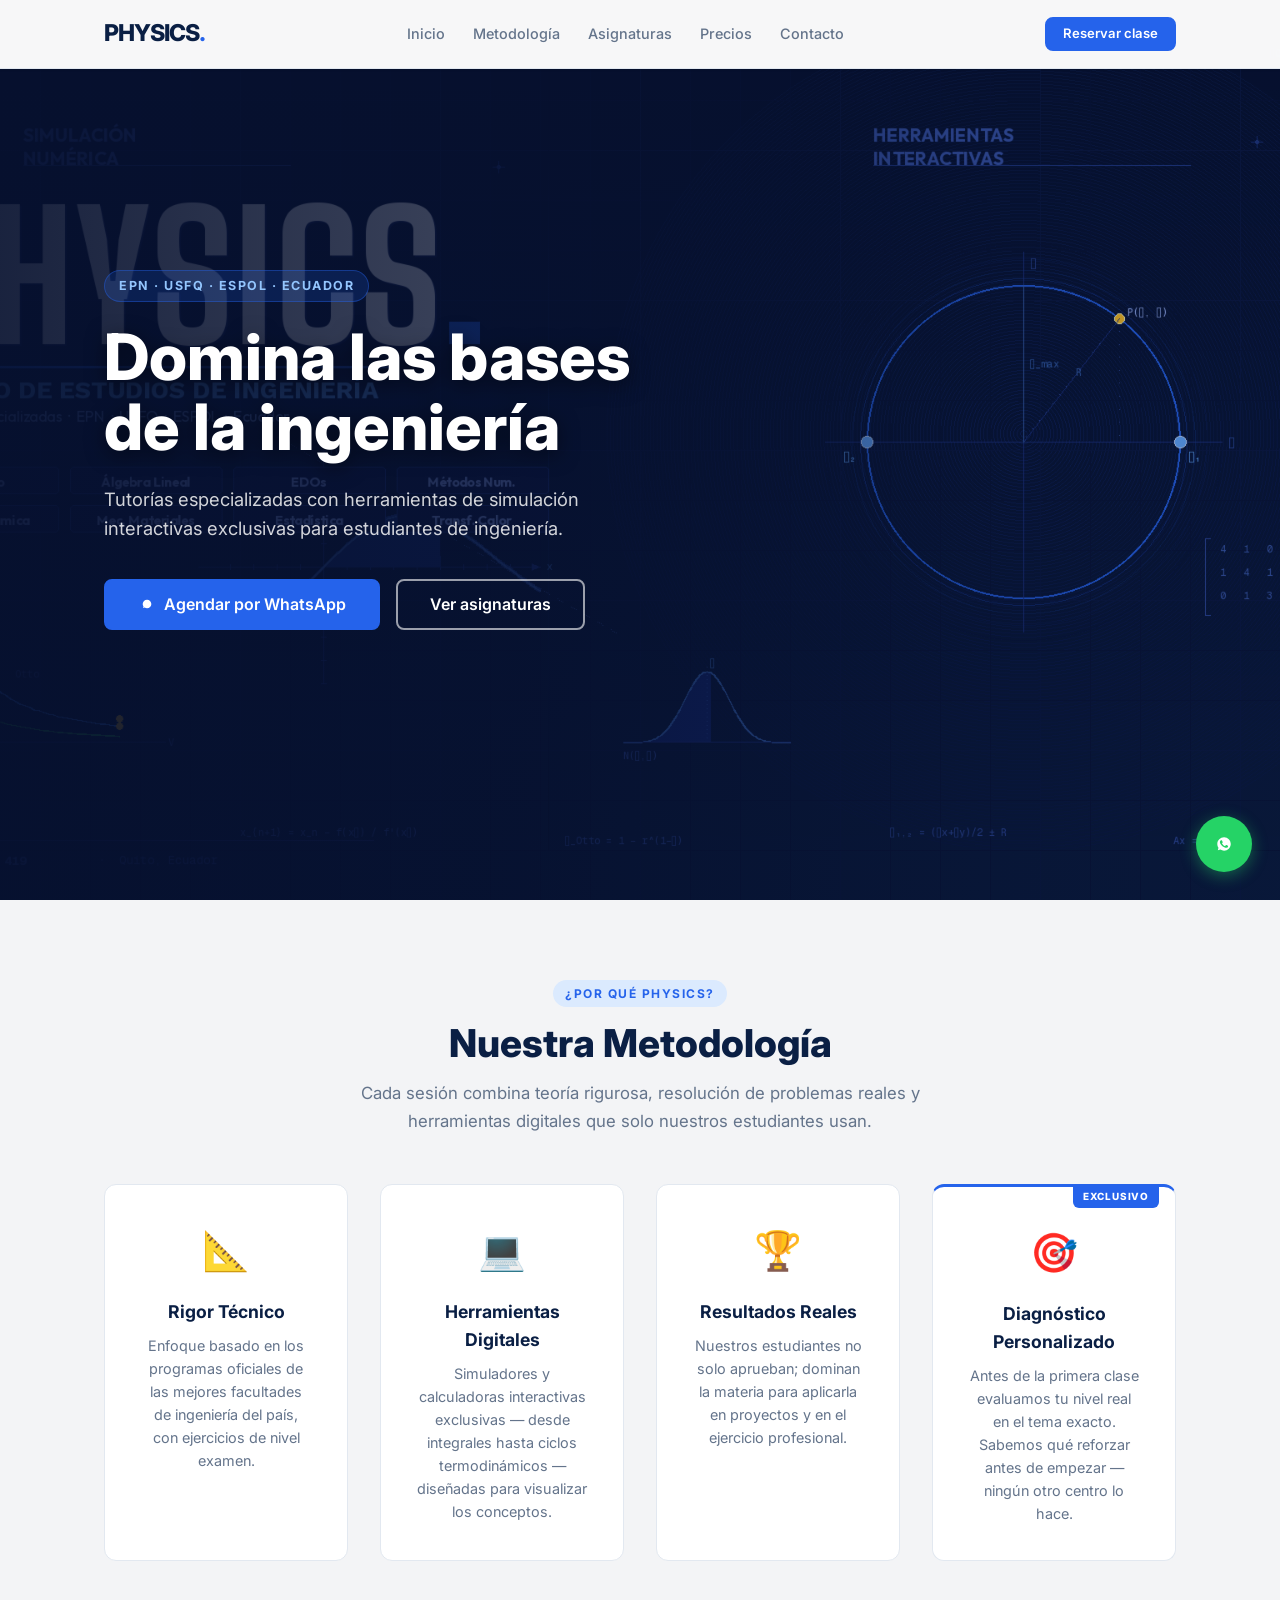
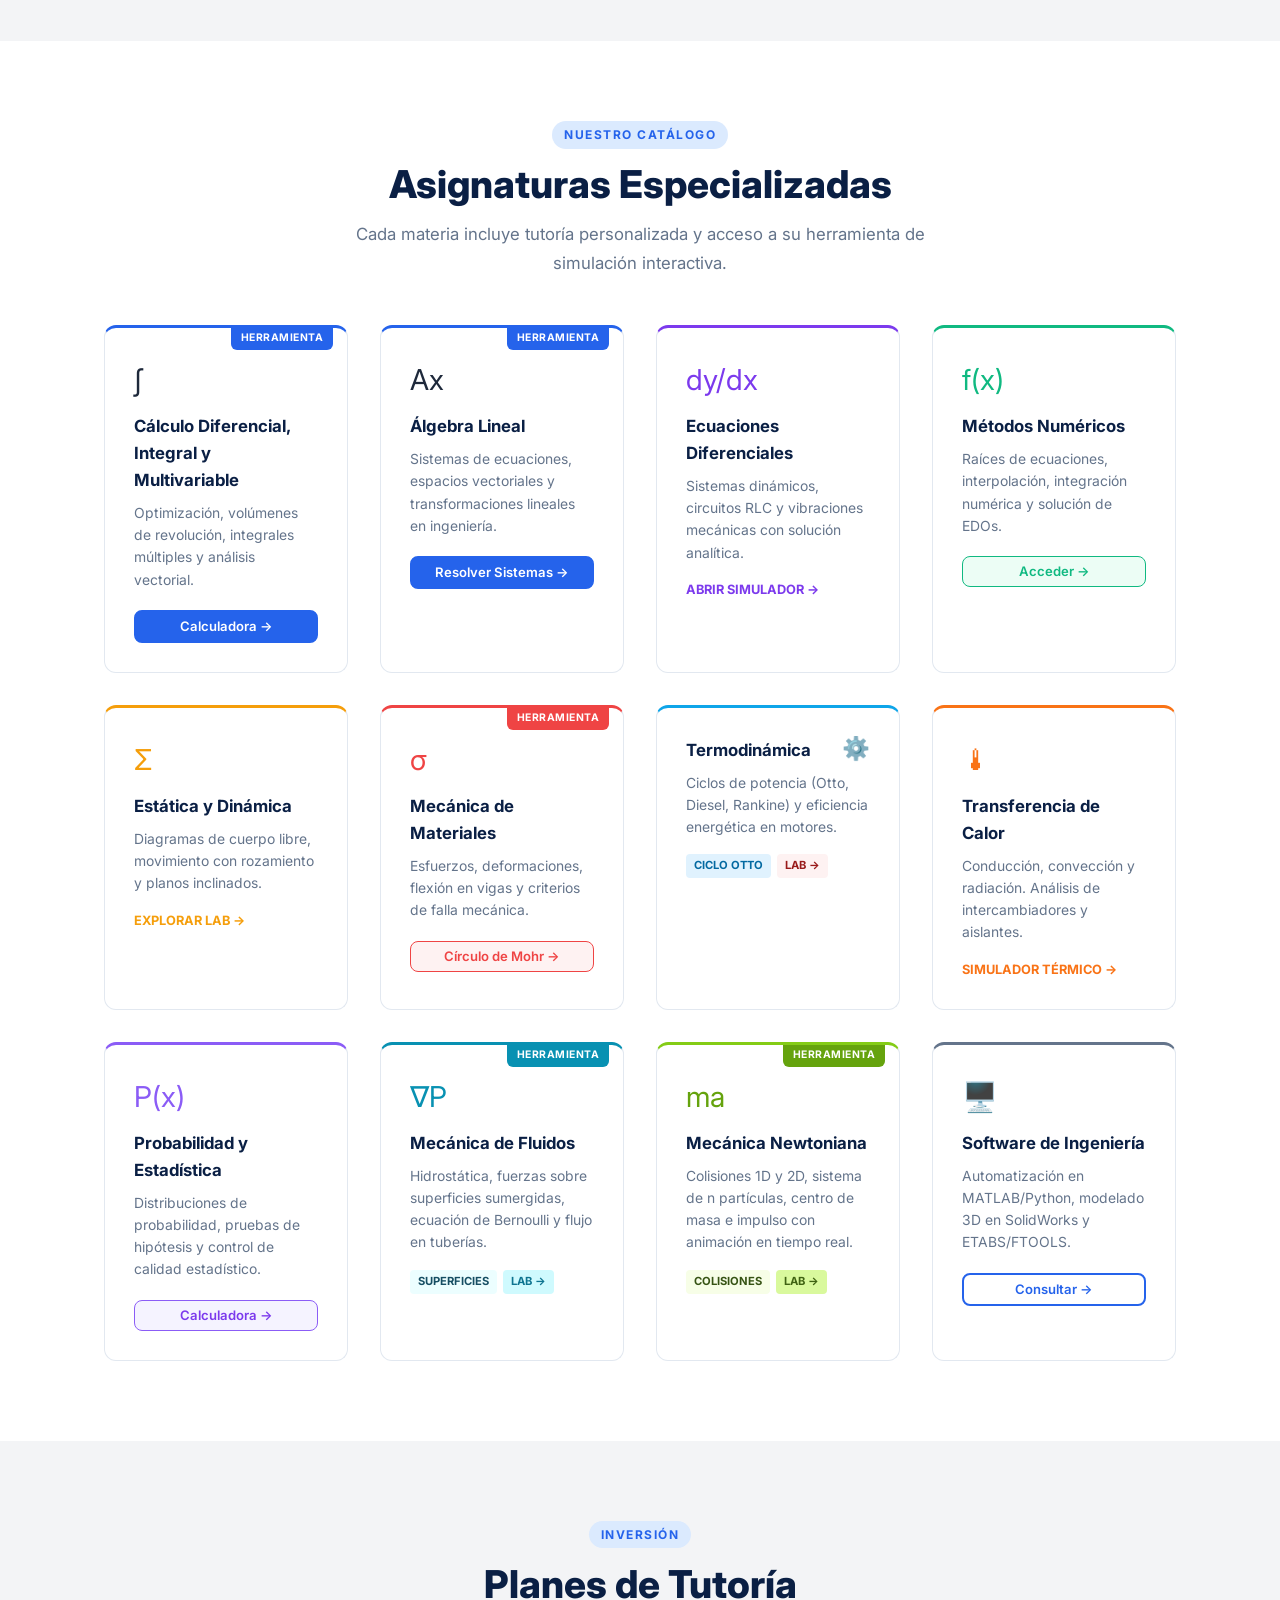
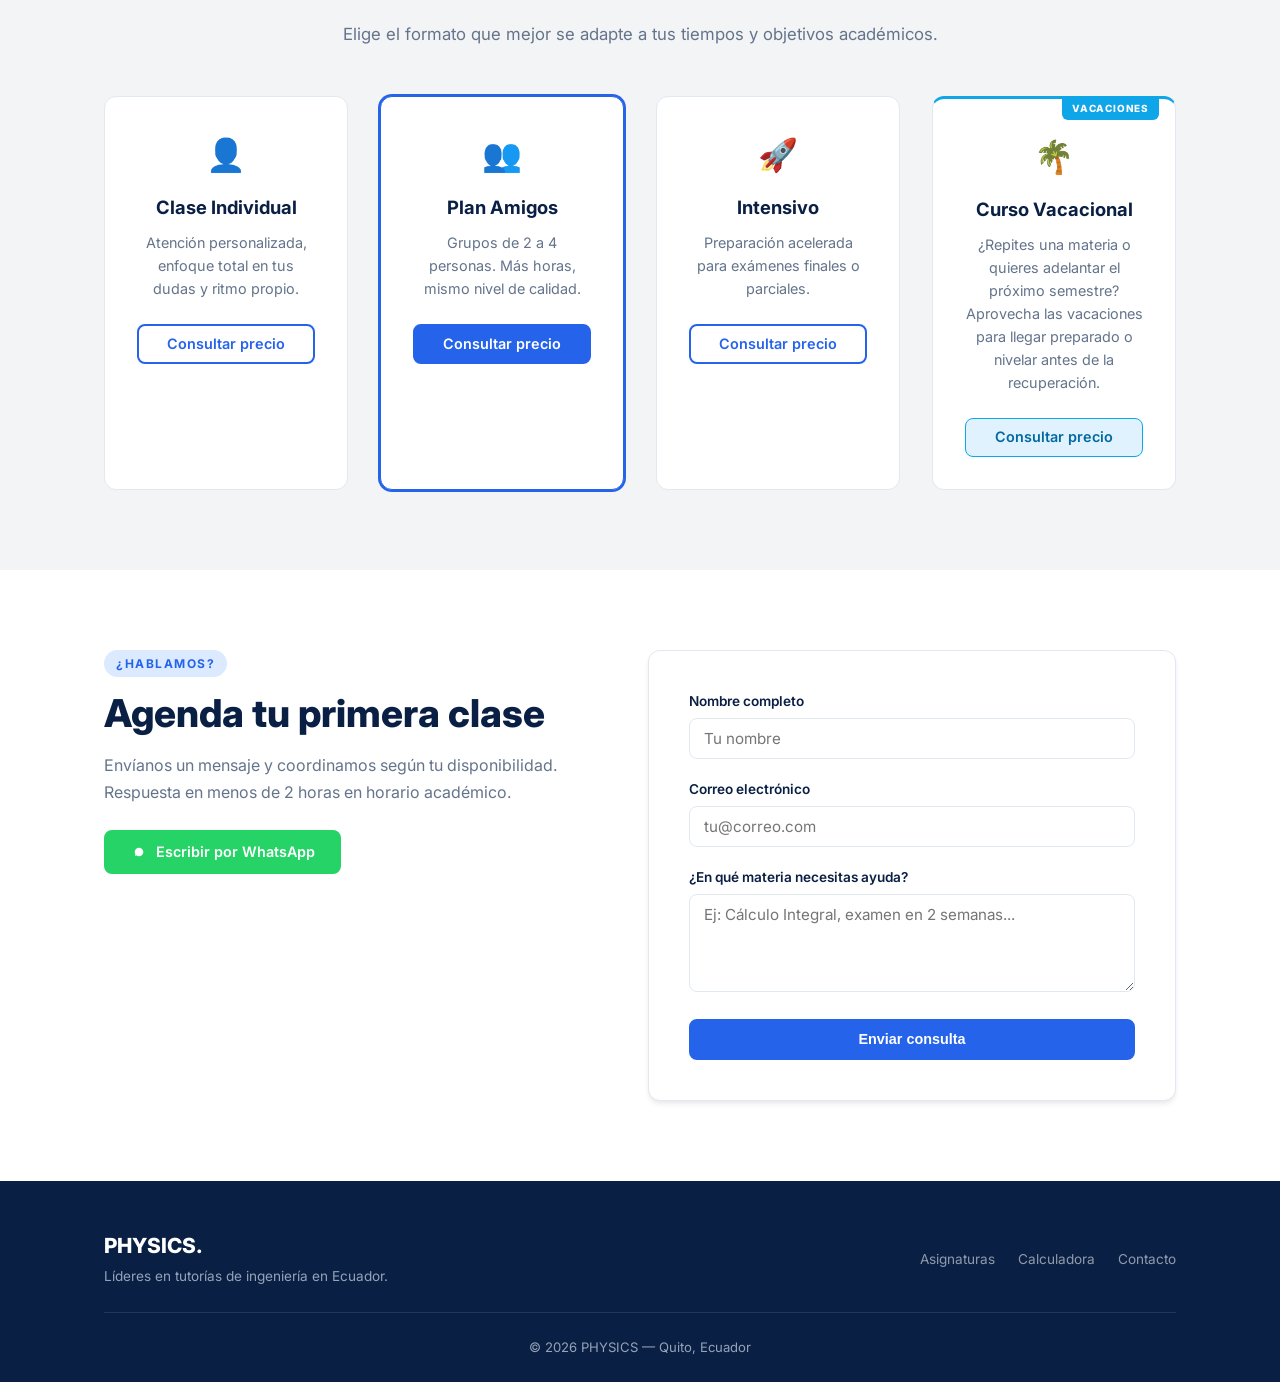
==== commit cd7da8bd: "Add files via upload" ====
--- a/index.html
+++ b/index.html
@@ -18,6 +18,44 @@
   <link href="https://fonts.googleapis.com/css2?family=Inter:wght@400;500;600;700;800&display=swap" rel="stylesheet">
 
   <link rel="stylesheet" href="style.css">
+  <style>
+    /* Metodología: 4 col desktop → 2 col tablet → 1 col móvil */
+    .metodologia-grid { grid-template-columns: repeat(4, 1fr); }
+    @media (max-width: 900px) {
+      .metodologia-grid { grid-template-columns: repeat(2, 1fr); }
+    }
+    @media (max-width: 540px) {
+      .metodologia-grid { grid-template-columns: 1fr; }
+      .metodologia-grid .feature-card {
+        display: flex;
+        flex-direction: row;
+        align-items: flex-start;
+        gap: 0.9rem;
+        text-align: left;
+        padding: 1.1rem 1.2rem;
+      }
+      .metodologia-grid .feature-card .icon {
+        font-size: 1.6rem;
+        flex-shrink: 0;
+        margin-bottom: 0;
+        line-height: 1.4;
+      }
+      .metodologia-grid .feature-card h3 {
+        font-size: 0.92rem;
+        margin-bottom: 0.2rem;
+      }
+      .metodologia-grid .feature-card p {
+        font-size: 0.82rem;
+        line-height: 1.5;
+      }
+      /* Badge "Exclusivo" compacto */
+      .metodologia-grid .feature-card span[style*="absolute"] {
+        font-size: 0.55rem !important;
+        padding: 2px 7px !important;
+        letter-spacing: 0.5px !important;
+      }
+    }
+  </style>
 </head>
 <body>
 
@@ -42,8 +80,6 @@
         <li><a href="#inicio">Inicio</a></li>
         <li><a href="#metodologia">Metodología</a></li>
         <li><a href="#cursos">Asignaturas</a></li>
-        <li><a href="calculadora.html">Calculadora</a></li>
-        <li><a href="fluidos.html">Fluidos</a></li>
         <li><a href="#precios">Precios</a></li>
         <li><a href="#contacto">Contacto</a></li>
       </ul>
@@ -82,7 +118,7 @@
         <h2 class="section-title">Nuestra Metodología</h2>
         <p class="section-subtitle">Cada sesión combina teoría rigurosa, resolución de problemas reales y herramientas digitales que solo nuestros estudiantes usan.</p>
       </div>
-      <div class="grid grid-4" style="grid-template-columns:repeat(4,1fr);">
+      <div class="grid grid-4 metodologia-grid">
         <div class="feature-card">
           <span class="icon" aria-hidden="true">📐</span>
           <h3>Rigor Técnico</h3>
